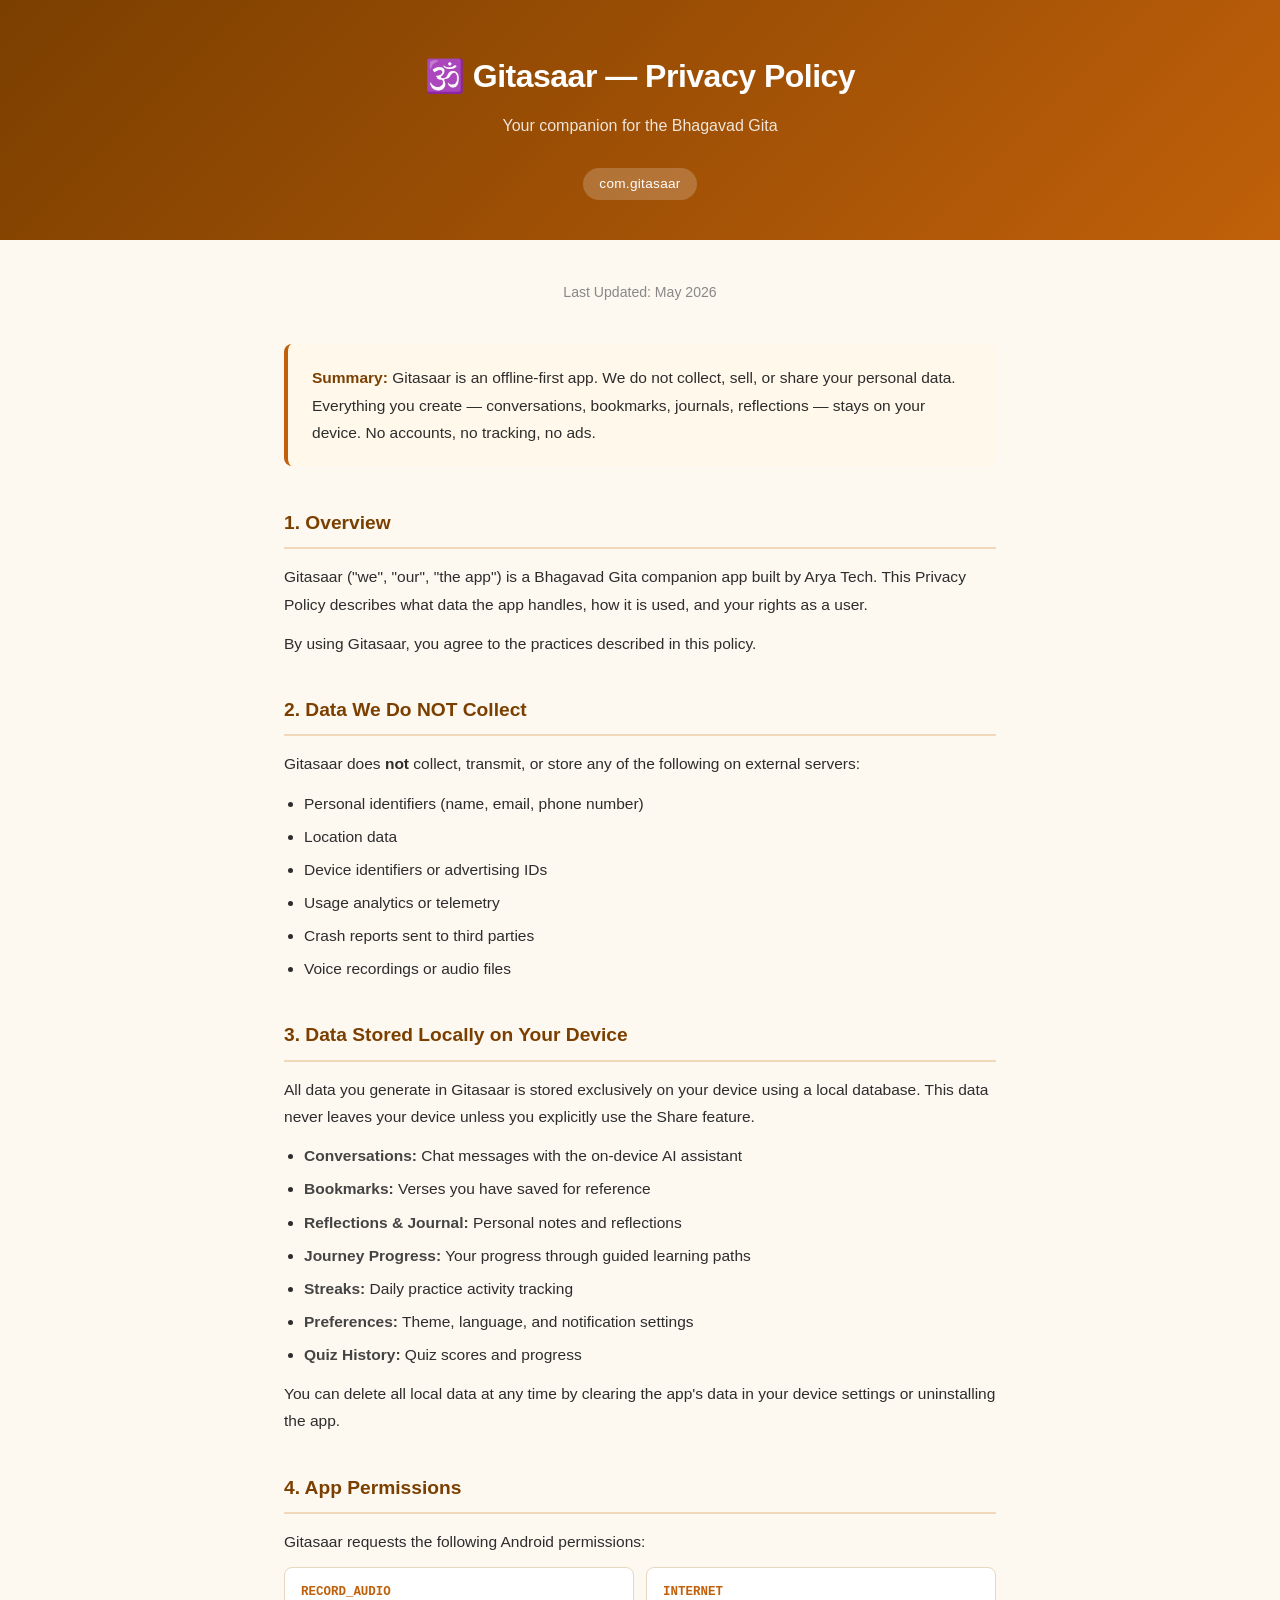
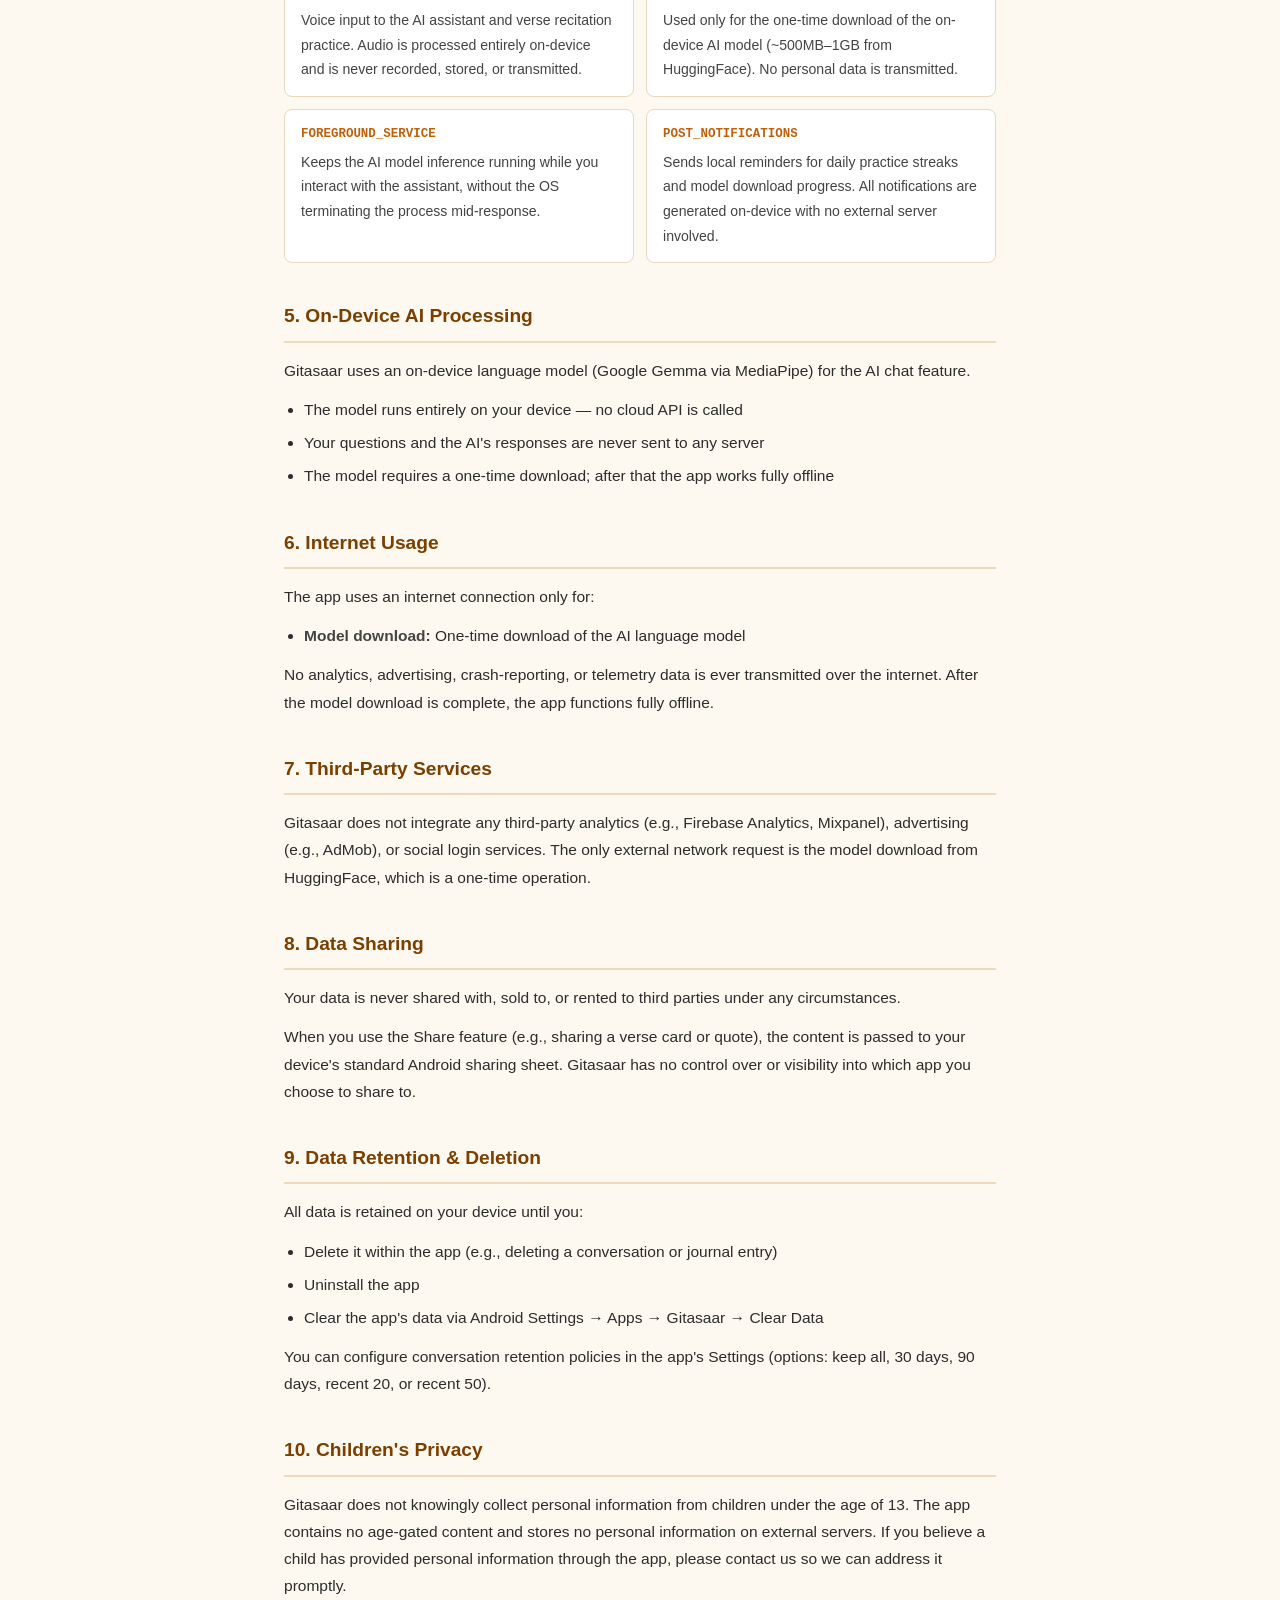
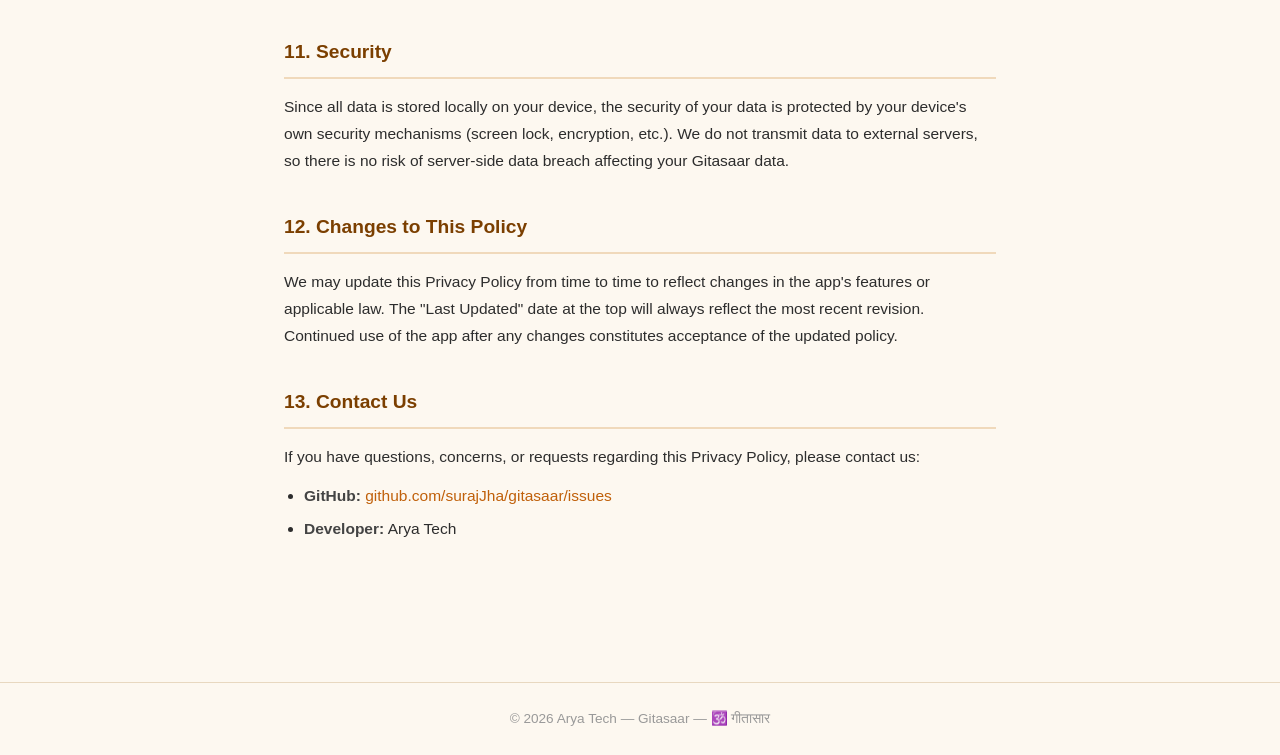
==== index.html @ 556118a4 "Add Gitasaar privacy policy Co-authored-by: Copilot <223556219+Copilot@users.noreply.github.com>" ====
<!DOCTYPE html>
<html lang="en">
<head>
  <meta charset="UTF-8" />
  <meta name="viewport" content="width=device-width, initial-scale=1.0" />
  <title>Privacy Policy — Gitasaar</title>
  <style>
    *, *::before, *::after { box-sizing: border-box; margin: 0; padding: 0; }

    body {
      font-family: -apple-system, BlinkMacSystemFont, "Segoe UI", Roboto, Helvetica, Arial, sans-serif;
      background: #fdf8f0;
      color: #2d2d2d;
      line-height: 1.75;
    }

    header {
      background: linear-gradient(135deg, #7b3f00 0%, #c0600a 100%);
      color: #fff;
      padding: 48px 24px 40px;
      text-align: center;
    }

    header h1 {
      font-size: 2rem;
      font-weight: 700;
      letter-spacing: -0.5px;
    }

    header .subtitle {
      margin-top: 8px;
      font-size: 1rem;
      opacity: 0.85;
    }

    header .badge {
      display: inline-block;
      margin-top: 16px;
      background: rgba(255,255,255,0.2);
      border-radius: 20px;
      padding: 4px 16px;
      font-size: 0.85rem;
      letter-spacing: 0.3px;
    }

    main {
      max-width: 760px;
      margin: 40px auto;
      padding: 0 24px 64px;
    }

    .last-updated {
      text-align: center;
      font-size: 0.88rem;
      color: #888;
      margin-bottom: 40px;
    }

    .summary-box {
      background: #fff8eb;
      border-left: 4px solid #c0600a;
      border-radius: 8px;
      padding: 20px 24px;
      margin-bottom: 40px;
      font-size: 0.97rem;
    }

    .summary-box strong { color: #7b3f00; }

    section {
      margin-bottom: 36px;
    }

    h2 {
      font-size: 1.2rem;
      font-weight: 700;
      color: #7b3f00;
      border-bottom: 2px solid #f0d9bb;
      padding-bottom: 8px;
      margin-bottom: 14px;
    }

    p { margin-bottom: 12px; font-size: 0.97rem; }

    ul {
      padding-left: 20px;
      margin-bottom: 12px;
    }

    ul li {
      font-size: 0.97rem;
      margin-bottom: 6px;
    }

    ul li strong { color: #444; }

    .permission-grid {
      display: grid;
      grid-template-columns: 1fr 1fr;
      gap: 12px;
      margin-top: 12px;
    }

    @media (max-width: 500px) {
      .permission-grid { grid-template-columns: 1fr; }
      header h1 { font-size: 1.5rem; }
    }

    .permission-card {
      background: #fff;
      border: 1px solid #e8d8c0;
      border-radius: 8px;
      padding: 14px 16px;
    }

    .permission-card .perm-name {
      font-size: 0.78rem;
      font-family: monospace;
      color: #c0600a;
      font-weight: 600;
      margin-bottom: 4px;
    }

    .permission-card .perm-reason {
      font-size: 0.88rem;
      color: #444;
    }

    footer {
      text-align: center;
      padding: 24px;
      font-size: 0.85rem;
      color: #999;
      border-top: 1px solid #e8d8c0;
    }

    a { color: #c0600a; text-decoration: none; }
    a:hover { text-decoration: underline; }
  </style>
</head>
<body>

<header>
  <h1>🕉️ Gitasaar — Privacy Policy</h1>
  <p class="subtitle">Your companion for the Bhagavad Gita</p>
  <span class="badge">com.gitasaar</span>
</header>

<main>
  <p class="last-updated">Last Updated: May 2026</p>

  <div class="summary-box">
    <strong>Summary:</strong> Gitasaar is an offline-first app. We do not collect, sell, or share your personal data.
    Everything you create — conversations, bookmarks, journals, reflections — stays on your device.
    No accounts, no tracking, no ads.
  </div>

  <section>
    <h2>1. Overview</h2>
    <p>
      Gitasaar ("we", "our", "the app") is a Bhagavad Gita companion app built by Arya Tech. This Privacy Policy
      describes what data the app handles, how it is used, and your rights as a user.
    </p>
    <p>
      By using Gitasaar, you agree to the practices described in this policy.
    </p>
  </section>

  <section>
    <h2>2. Data We Do NOT Collect</h2>
    <p>Gitasaar does <strong>not</strong> collect, transmit, or store any of the following on external servers:</p>
    <ul>
      <li>Personal identifiers (name, email, phone number)</li>
      <li>Location data</li>
      <li>Device identifiers or advertising IDs</li>
      <li>Usage analytics or telemetry</li>
      <li>Crash reports sent to third parties</li>
      <li>Voice recordings or audio files</li>
    </ul>
  </section>

  <section>
    <h2>3. Data Stored Locally on Your Device</h2>
    <p>
      All data you generate in Gitasaar is stored exclusively on your device using a local database.
      This data never leaves your device unless you explicitly use the Share feature.
    </p>
    <ul>
      <li><strong>Conversations:</strong> Chat messages with the on-device AI assistant</li>
      <li><strong>Bookmarks:</strong> Verses you have saved for reference</li>
      <li><strong>Reflections &amp; Journal:</strong> Personal notes and reflections</li>
      <li><strong>Journey Progress:</strong> Your progress through guided learning paths</li>
      <li><strong>Streaks:</strong> Daily practice activity tracking</li>
      <li><strong>Preferences:</strong> Theme, language, and notification settings</li>
      <li><strong>Quiz History:</strong> Quiz scores and progress</li>
    </ul>
    <p>
      You can delete all local data at any time by clearing the app's data in your device settings or uninstalling the app.
    </p>
  </section>

  <section>
    <h2>4. App Permissions</h2>
    <p>Gitasaar requests the following Android permissions:</p>
    <div class="permission-grid">
      <div class="permission-card">
        <div class="perm-name">RECORD_AUDIO</div>
        <div class="perm-reason">Voice input to the AI assistant and verse recitation practice. Audio is processed entirely on-device and is never recorded, stored, or transmitted.</div>
      </div>
      <div class="permission-card">
        <div class="perm-name">INTERNET</div>
        <div class="perm-reason">Used only for the one-time download of the on-device AI model (~500MB–1GB from HuggingFace). No personal data is transmitted.</div>
      </div>
      <div class="permission-card">
        <div class="perm-name">FOREGROUND_SERVICE</div>
        <div class="perm-reason">Keeps the AI model inference running while you interact with the assistant, without the OS terminating the process mid-response.</div>
      </div>
      <div class="permission-card">
        <div class="perm-name">POST_NOTIFICATIONS</div>
        <div class="perm-reason">Sends local reminders for daily practice streaks and model download progress. All notifications are generated on-device with no external server involved.</div>
      </div>
    </div>
  </section>

  <section>
    <h2>5. On-Device AI Processing</h2>
    <p>
      Gitasaar uses an on-device language model (Google Gemma via MediaPipe) for the AI chat feature.
    </p>
    <ul>
      <li>The model runs entirely on your device — no cloud API is called</li>
      <li>Your questions and the AI's responses are never sent to any server</li>
      <li>The model requires a one-time download; after that the app works fully offline</li>
    </ul>
  </section>

  <section>
    <h2>6. Internet Usage</h2>
    <p>The app uses an internet connection only for:</p>
    <ul>
      <li><strong>Model download:</strong> One-time download of the AI language model</li>
    </ul>
    <p>
      No analytics, advertising, crash-reporting, or telemetry data is ever transmitted over the internet.
      After the model download is complete, the app functions fully offline.
    </p>
  </section>

  <section>
    <h2>7. Third-Party Services</h2>
    <p>
      Gitasaar does not integrate any third-party analytics (e.g., Firebase Analytics, Mixpanel),
      advertising (e.g., AdMob), or social login services. The only external network request is
      the model download from HuggingFace, which is a one-time operation.
    </p>
  </section>

  <section>
    <h2>8. Data Sharing</h2>
    <p>
      Your data is never shared with, sold to, or rented to third parties under any circumstances.
    </p>
    <p>
      When you use the Share feature (e.g., sharing a verse card or quote), the content is passed
      to your device's standard Android sharing sheet. Gitasaar has no control over or visibility into
      which app you choose to share to.
    </p>
  </section>

  <section>
    <h2>9. Data Retention &amp; Deletion</h2>
    <p>All data is retained on your device until you:</p>
    <ul>
      <li>Delete it within the app (e.g., deleting a conversation or journal entry)</li>
      <li>Uninstall the app</li>
      <li>Clear the app's data via Android Settings → Apps → Gitasaar → Clear Data</li>
    </ul>
    <p>
      You can configure conversation retention policies in the app's Settings
      (options: keep all, 30 days, 90 days, recent 20, or recent 50).
    </p>
  </section>

  <section>
    <h2>10. Children's Privacy</h2>
    <p>
      Gitasaar does not knowingly collect personal information from children under the age of 13.
      The app contains no age-gated content and stores no personal information on external servers.
      If you believe a child has provided personal information through the app, please contact us
      so we can address it promptly.
    </p>
  </section>

  <section>
    <h2>11. Security</h2>
    <p>
      Since all data is stored locally on your device, the security of your data is protected by
      your device's own security mechanisms (screen lock, encryption, etc.). We do not transmit
      data to external servers, so there is no risk of server-side data breach affecting your
      Gitasaar data.
    </p>
  </section>

  <section>
    <h2>12. Changes to This Policy</h2>
    <p>
      We may update this Privacy Policy from time to time to reflect changes in the app's features
      or applicable law. The "Last Updated" date at the top will always reflect the most recent revision.
      Continued use of the app after any changes constitutes acceptance of the updated policy.
    </p>
  </section>

  <section>
    <h2>13. Contact Us</h2>
    <p>
      If you have questions, concerns, or requests regarding this Privacy Policy, please contact us:
    </p>
    <ul>
      <li><strong>GitHub:</strong> <a href="https://github.com/surajJha/gitasaar/issues" target="_blank">github.com/surajJha/gitasaar/issues</a></li>
      <li><strong>Developer:</strong> Arya Tech</li>
    </ul>
  </section>
</main>

<footer>
  &copy; 2026 Arya Tech &mdash; Gitasaar &mdash; 🕉️ गीतासार
</footer>

</body>
</html>
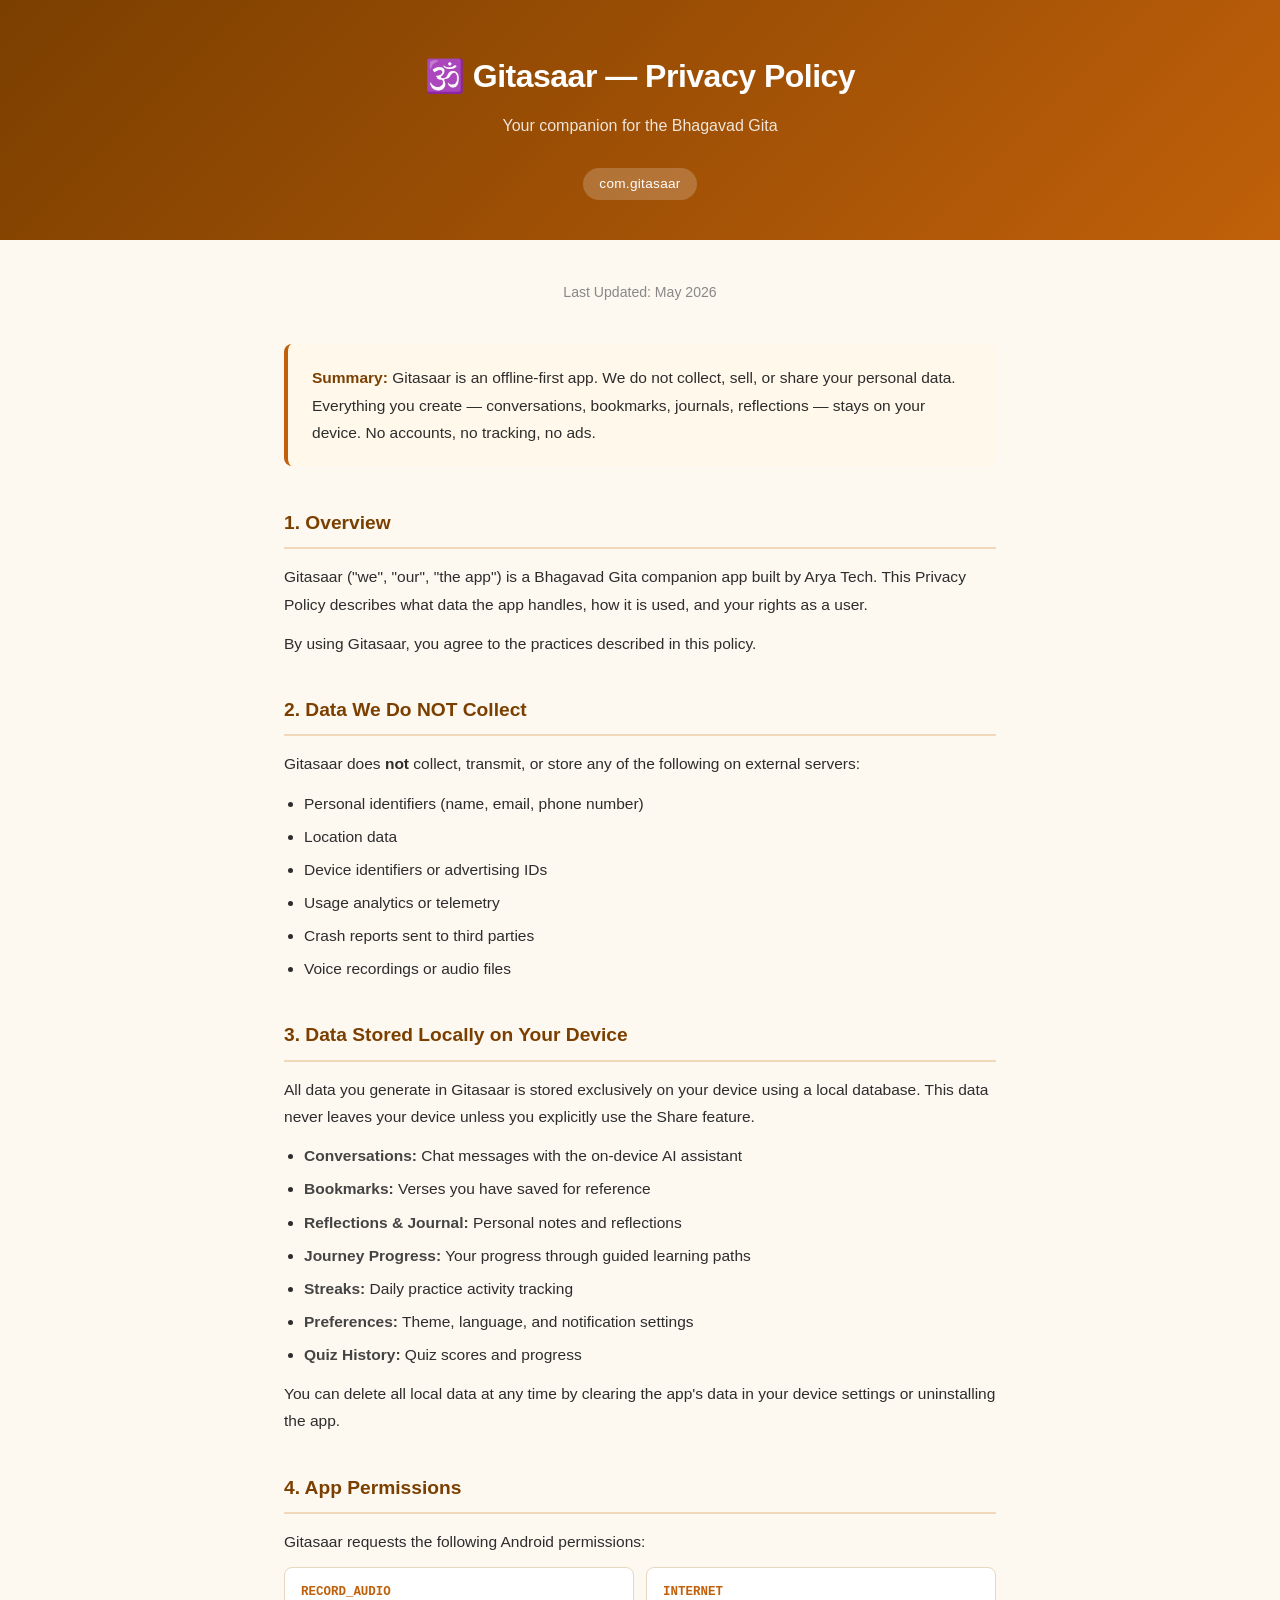
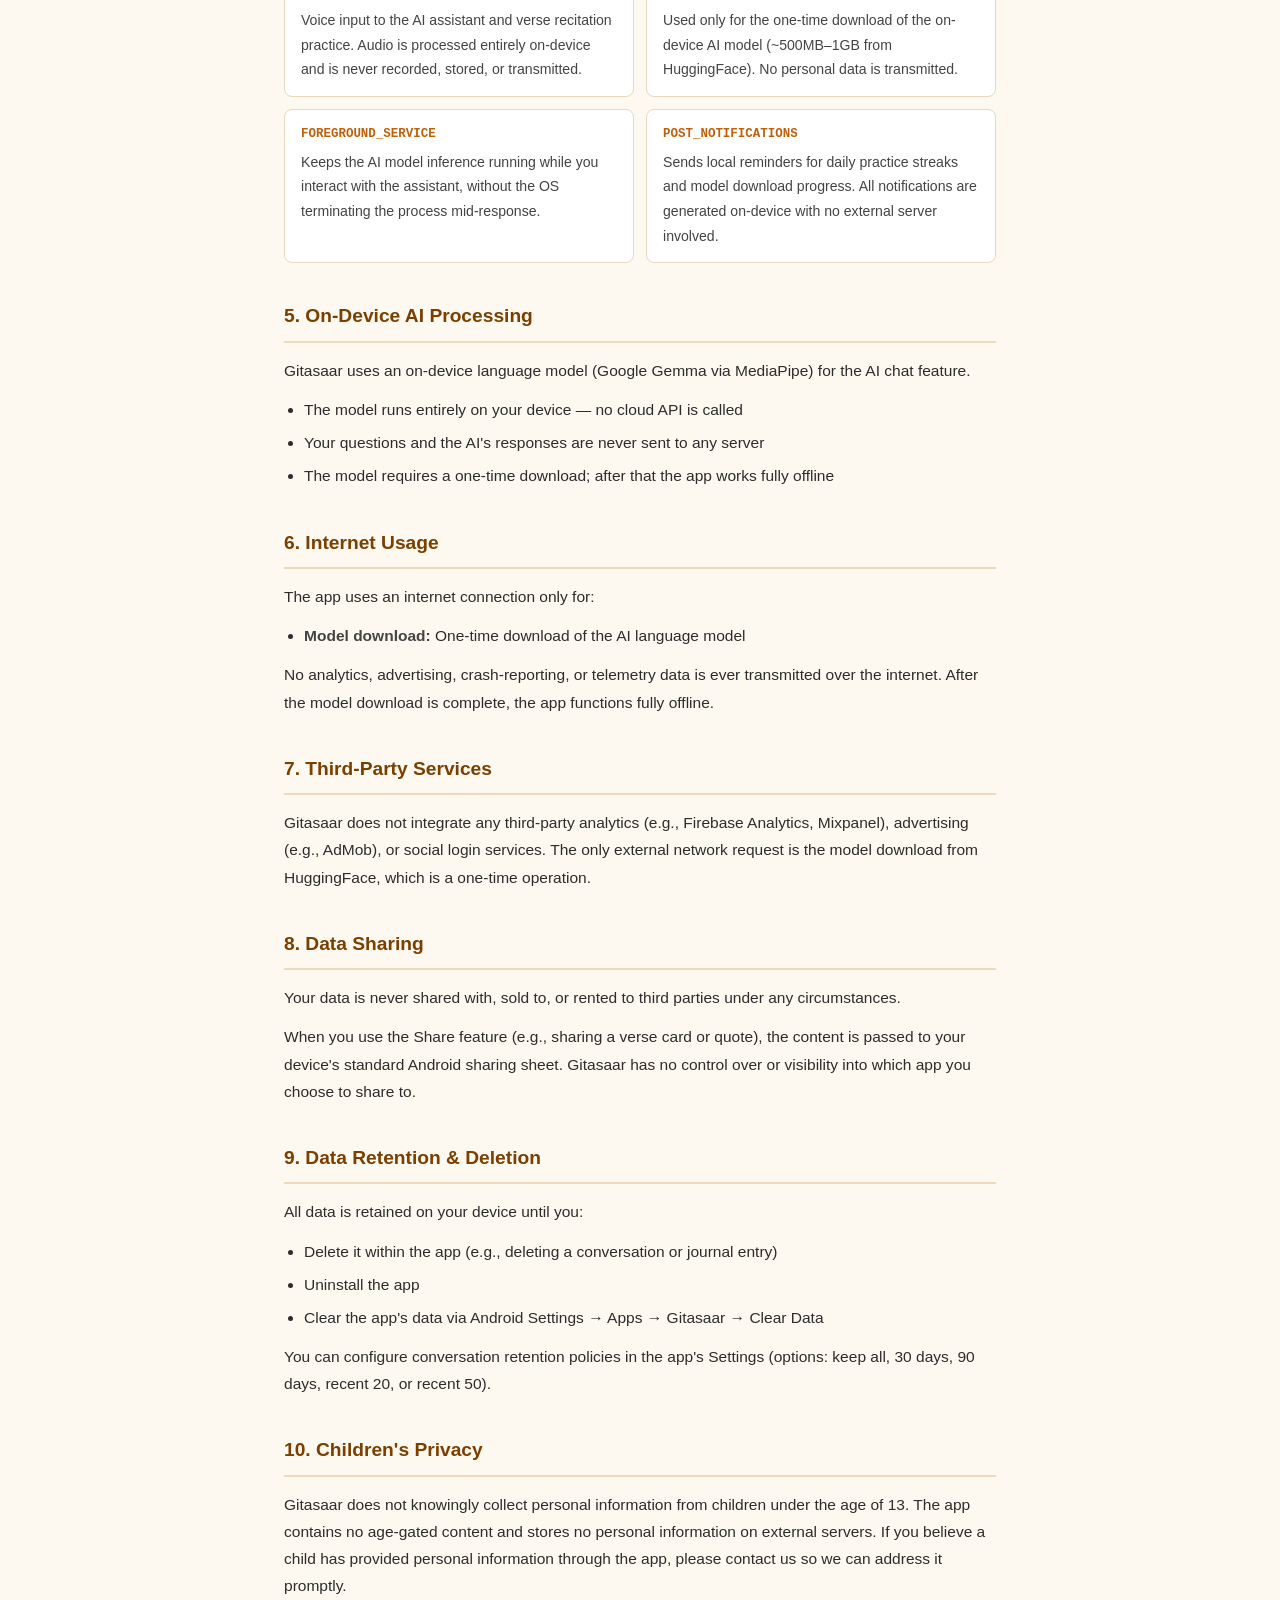
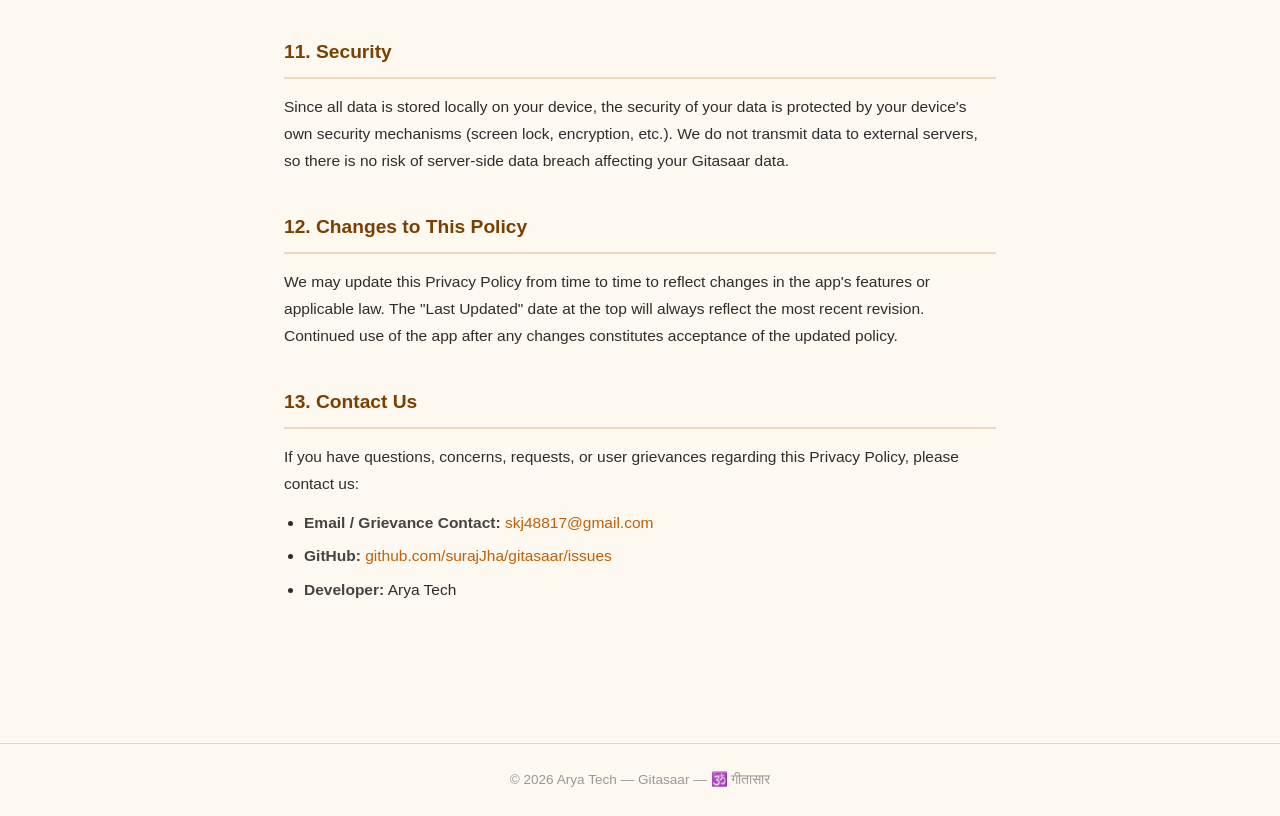
==== commit aedfb6d2: "docs: add privacy policy grievance contact email Co-authored-by: Copilot <223556219+Copilot@users.no" ====
--- a/index.html
+++ b/index.html
@@ -313,9 +313,11 @@
   <section>
     <h2>13. Contact Us</h2>
     <p>
-      If you have questions, concerns, or requests regarding this Privacy Policy, please contact us:
-    </p>
-    <ul>
+      If you have questions, concerns, requests, or user grievances regarding this Privacy Policy,
+      please contact us:
+    </p>
+    <ul>
+      <li><strong>Email / Grievance Contact:</strong> <a href="mailto:skj48817@gmail.com">skj48817@gmail.com</a></li>
       <li><strong>GitHub:</strong> <a href="https://github.com/surajJha/gitasaar/issues" target="_blank">github.com/surajJha/gitasaar/issues</a></li>
       <li><strong>Developer:</strong> Arya Tech</li>
     </ul>
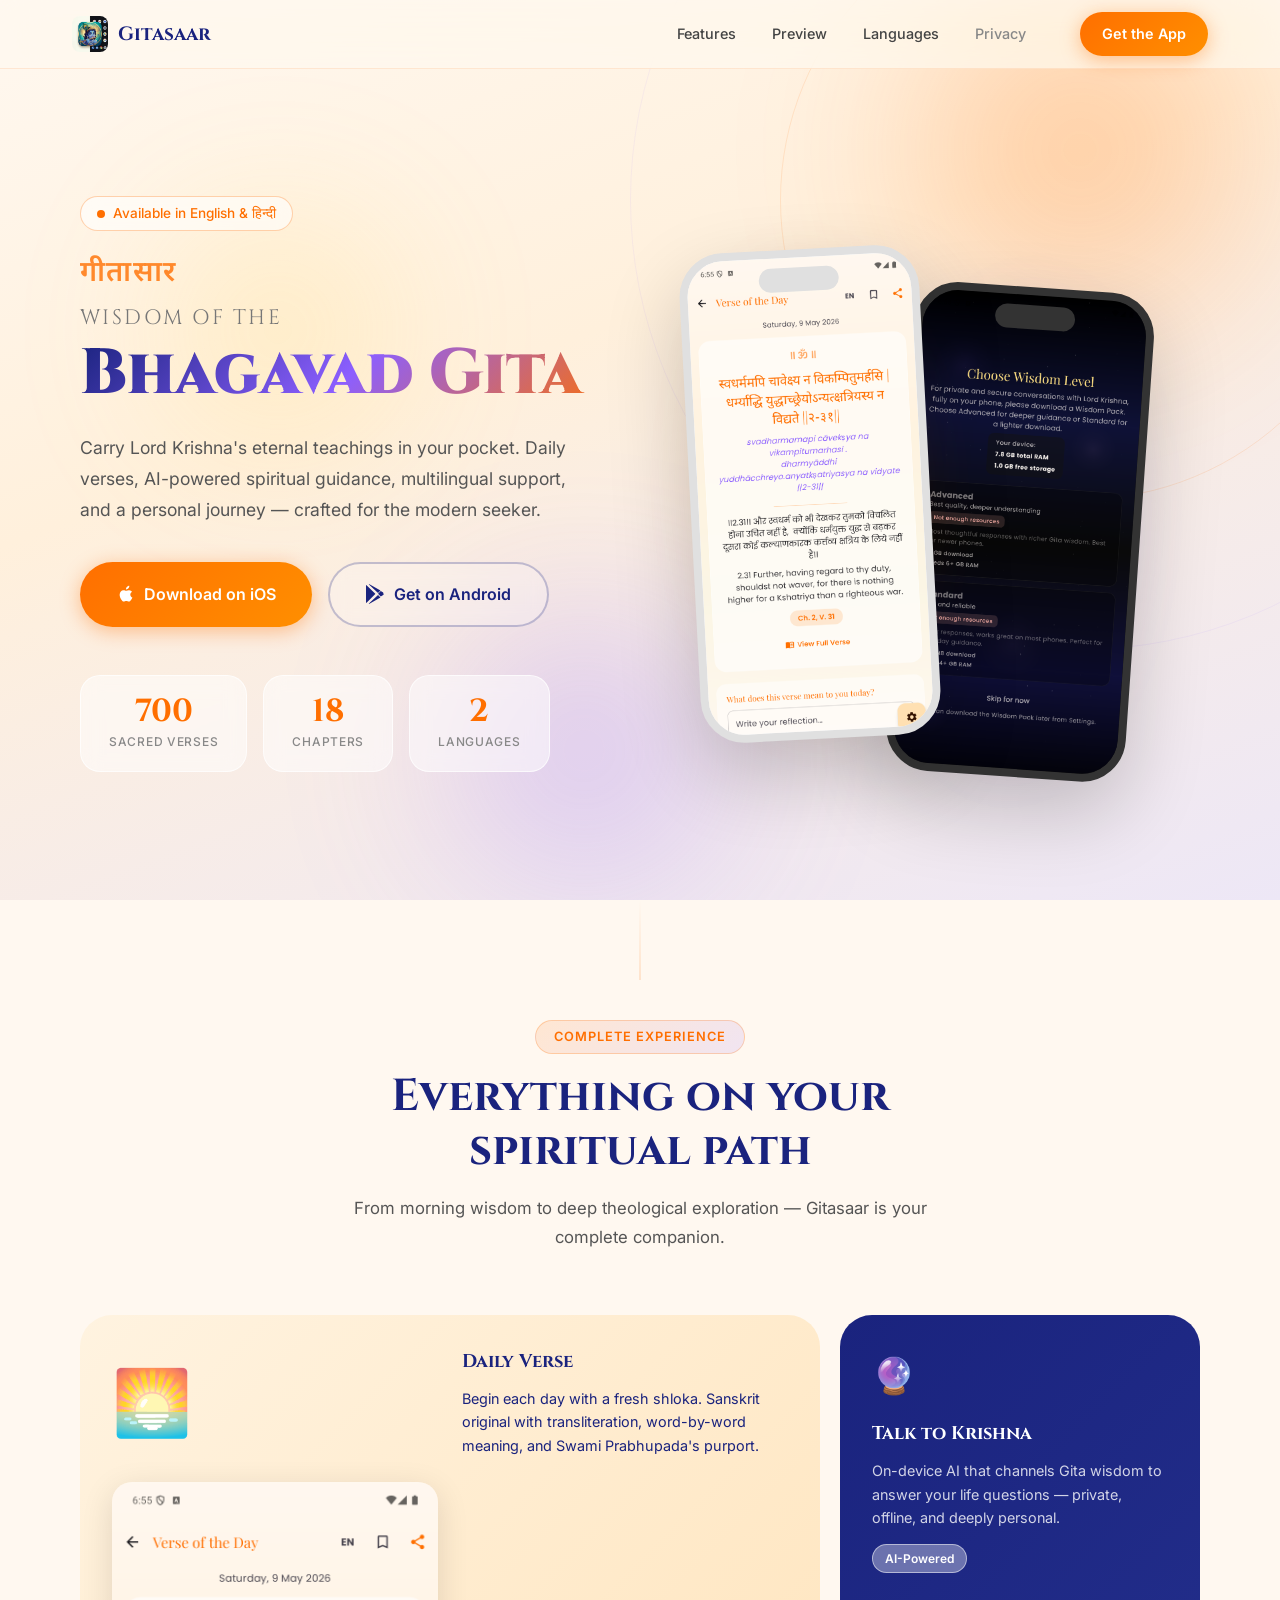
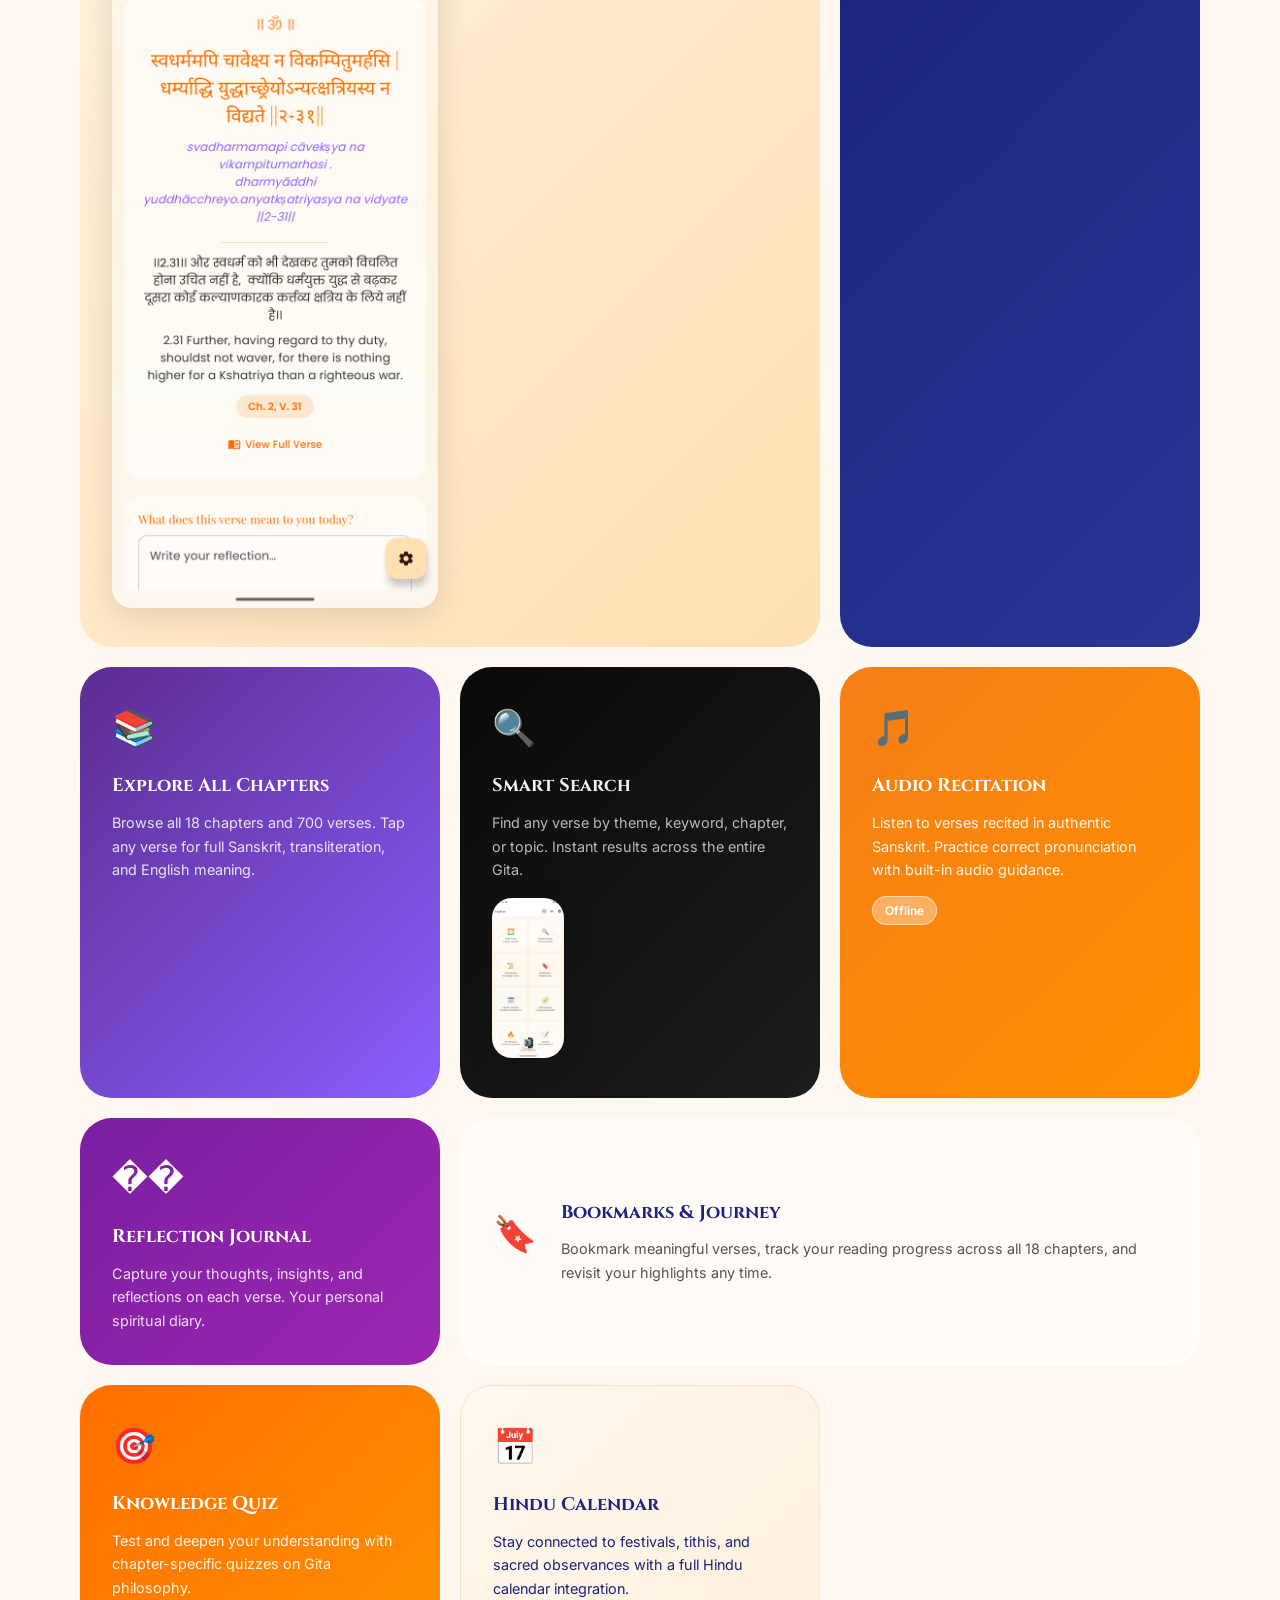
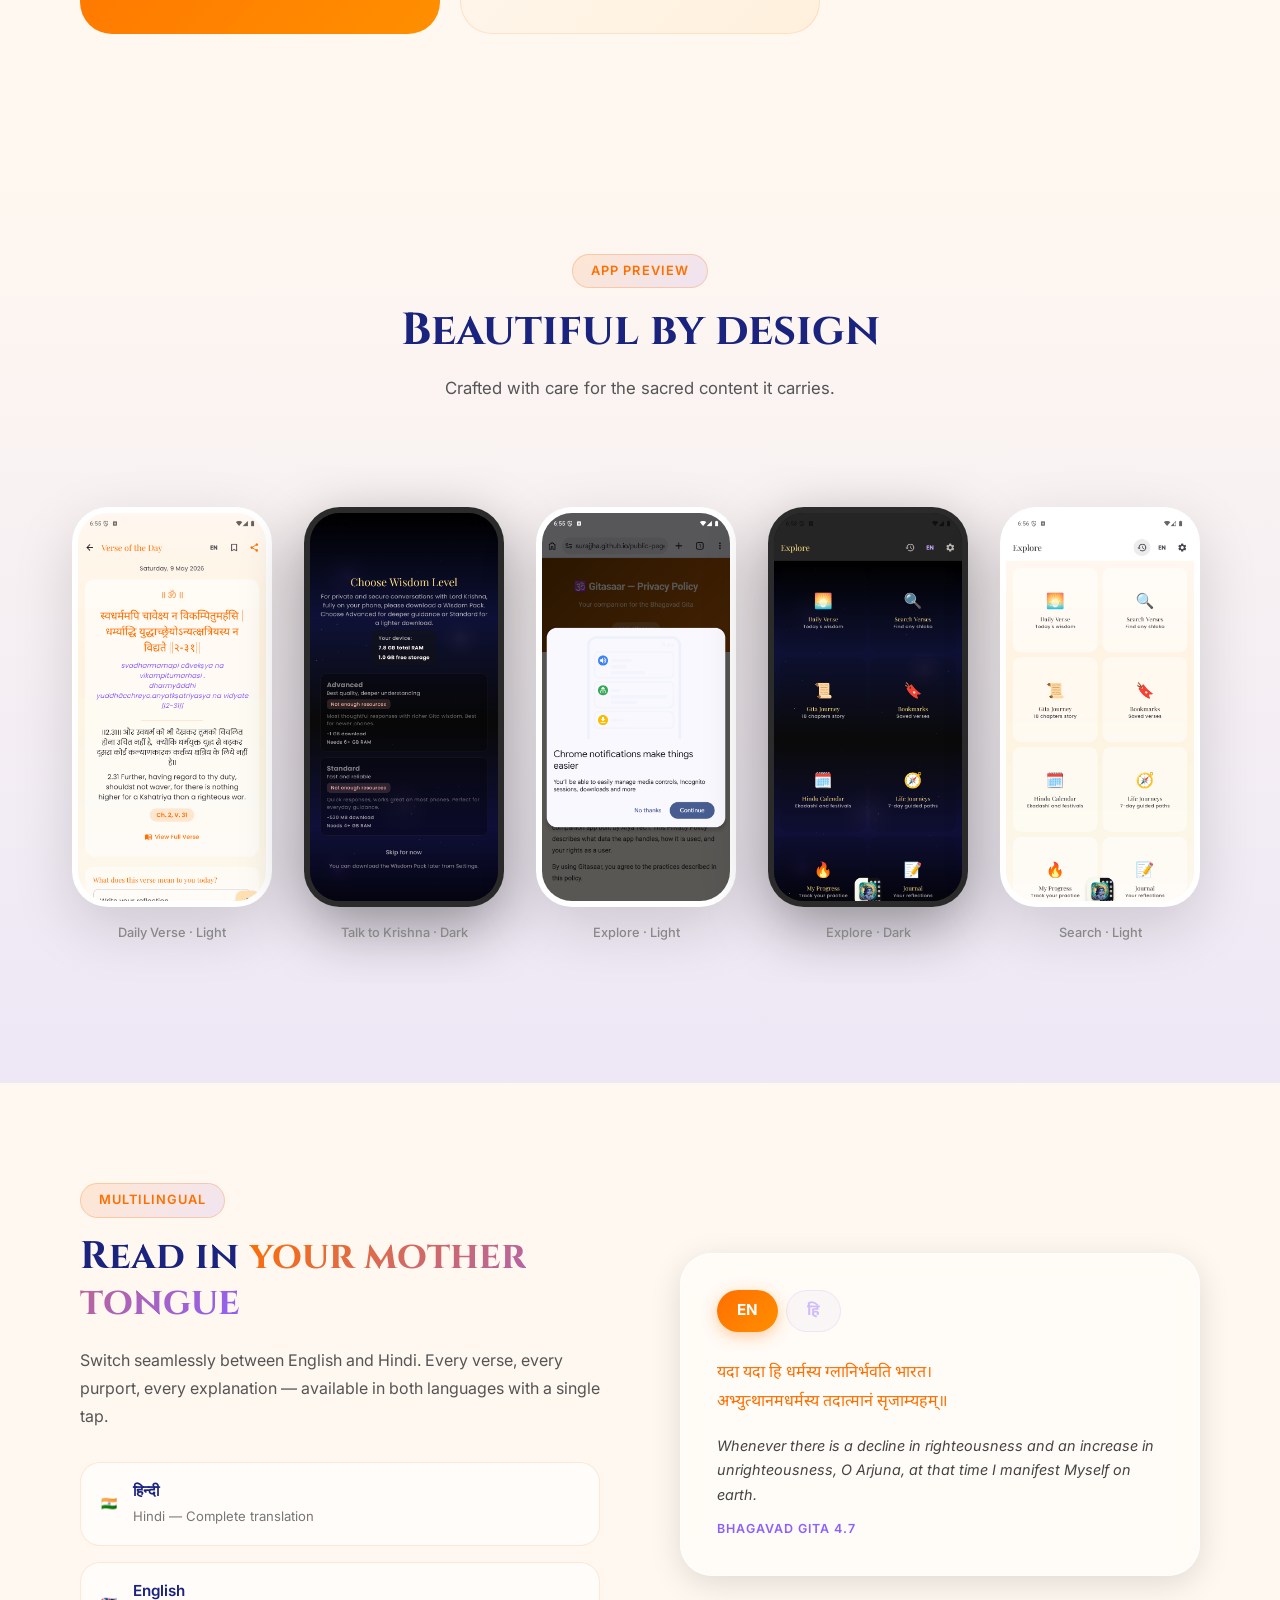
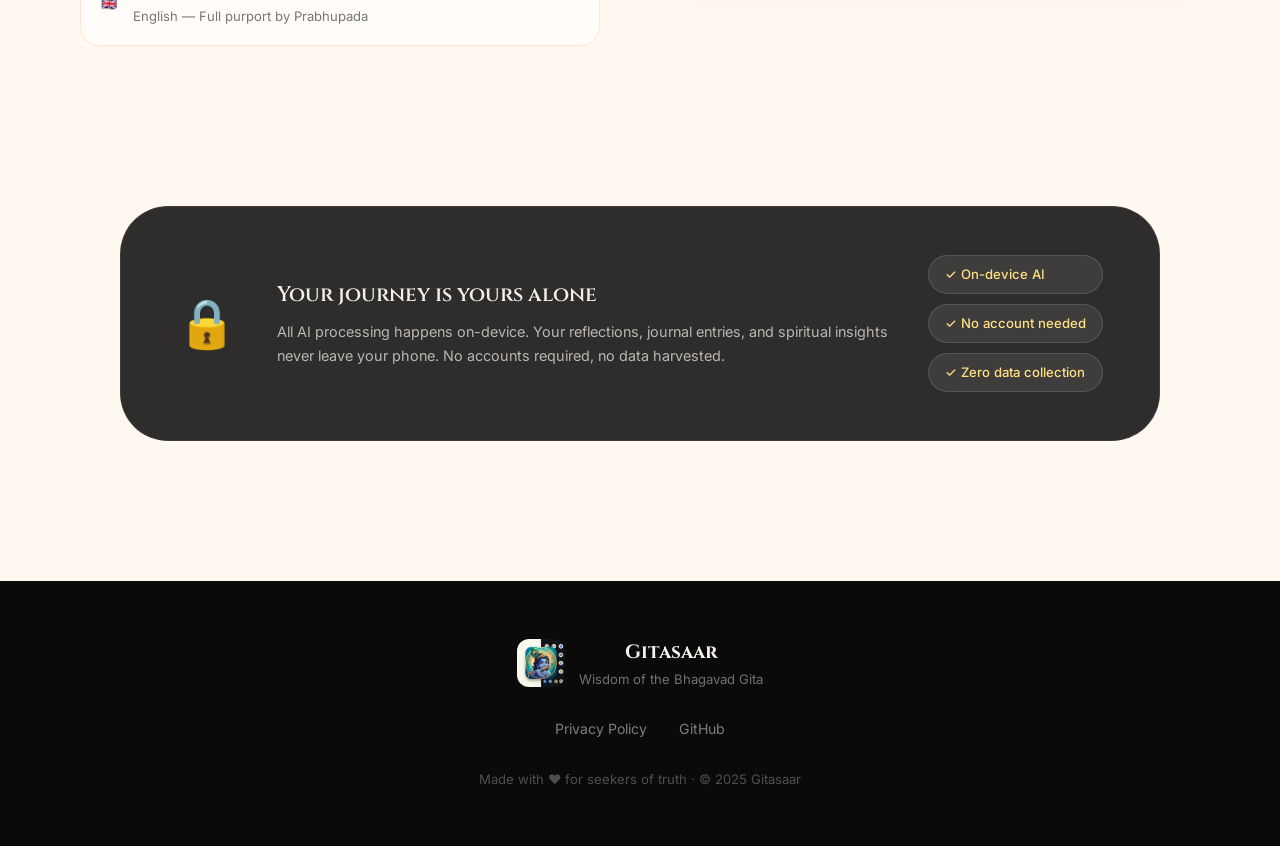
==== commit 4a0b3c00: "feat: add Gitasaar marketing landing page Beautiful product page with: - Hero section with phone moc" ====
--- a/index.html
+++ b/index.html
@@ -3,330 +3,301 @@
 <head>
   <meta charset="UTF-8" />
   <meta name="viewport" content="width=device-width, initial-scale=1.0" />
-  <title>Privacy Policy — Gitasaar</title>
-  <style>
-    *, *::before, *::after { box-sizing: border-box; margin: 0; padding: 0; }
-
-    body {
-      font-family: -apple-system, BlinkMacSystemFont, "Segoe UI", Roboto, Helvetica, Arial, sans-serif;
-      background: #fdf8f0;
-      color: #2d2d2d;
-      line-height: 1.75;
-    }
-
-    header {
-      background: linear-gradient(135deg, #7b3f00 0%, #c0600a 100%);
-      color: #fff;
-      padding: 48px 24px 40px;
-      text-align: center;
-    }
-
-    header h1 {
-      font-size: 2rem;
-      font-weight: 700;
-      letter-spacing: -0.5px;
-    }
-
-    header .subtitle {
-      margin-top: 8px;
-      font-size: 1rem;
-      opacity: 0.85;
-    }
-
-    header .badge {
-      display: inline-block;
-      margin-top: 16px;
-      background: rgba(255,255,255,0.2);
-      border-radius: 20px;
-      padding: 4px 16px;
-      font-size: 0.85rem;
-      letter-spacing: 0.3px;
-    }
-
-    main {
-      max-width: 760px;
-      margin: 40px auto;
-      padding: 0 24px 64px;
-    }
-
-    .last-updated {
-      text-align: center;
-      font-size: 0.88rem;
-      color: #888;
-      margin-bottom: 40px;
-    }
-
-    .summary-box {
-      background: #fff8eb;
-      border-left: 4px solid #c0600a;
-      border-radius: 8px;
-      padding: 20px 24px;
-      margin-bottom: 40px;
-      font-size: 0.97rem;
-    }
-
-    .summary-box strong { color: #7b3f00; }
-
-    section {
-      margin-bottom: 36px;
-    }
-
-    h2 {
-      font-size: 1.2rem;
-      font-weight: 700;
-      color: #7b3f00;
-      border-bottom: 2px solid #f0d9bb;
-      padding-bottom: 8px;
-      margin-bottom: 14px;
-    }
-
-    p { margin-bottom: 12px; font-size: 0.97rem; }
-
-    ul {
-      padding-left: 20px;
-      margin-bottom: 12px;
-    }
-
-    ul li {
-      font-size: 0.97rem;
-      margin-bottom: 6px;
-    }
-
-    ul li strong { color: #444; }
-
-    .permission-grid {
-      display: grid;
-      grid-template-columns: 1fr 1fr;
-      gap: 12px;
-      margin-top: 12px;
-    }
-
-    @media (max-width: 500px) {
-      .permission-grid { grid-template-columns: 1fr; }
-      header h1 { font-size: 1.5rem; }
-    }
-
-    .permission-card {
-      background: #fff;
-      border: 1px solid #e8d8c0;
-      border-radius: 8px;
-      padding: 14px 16px;
-    }
-
-    .permission-card .perm-name {
-      font-size: 0.78rem;
-      font-family: monospace;
-      color: #c0600a;
-      font-weight: 600;
-      margin-bottom: 4px;
-    }
-
-    .permission-card .perm-reason {
-      font-size: 0.88rem;
-      color: #444;
-    }
-
-    footer {
-      text-align: center;
-      padding: 24px;
-      font-size: 0.85rem;
-      color: #999;
-      border-top: 1px solid #e8d8c0;
-    }
-
-    a { color: #c0600a; text-decoration: none; }
-    a:hover { text-decoration: underline; }
-  </style>
+  <title>Gitasaar — Wisdom of the Bhagavad Gita</title>
+  <meta name="description" content="Experience the timeless wisdom of the Bhagavad Gita. Daily verses, AI-powered guidance, multilingual support, and deep spiritual journeys — all in one beautiful app." />
+  <meta property="og:title" content="Gitasaar — Wisdom of the Bhagavad Gita" />
+  <meta property="og:description" content="Daily verses, Talk to Krishna AI, Explore all 18 chapters, Journal your journey — available in English & Hindi." />
+  <meta property="og:image" content="assets/icons/app-icon.png" />
+  <link rel="icon" href="assets/icons/app-icon.png" type="image/png" />
+  <link rel="preconnect" href="https://fonts.googleapis.com" />
+  <link rel="preconnect" href="https://fonts.gstatic.com" crossorigin />
+  <link href="https://fonts.googleapis.com/css2?family=Cinzel:wght@400;600;700;900&family=Inter:wght@300;400;500;600;700&family=Noto+Sans+Devanagari:wght@400;600&display=swap" rel="stylesheet" />
+  <link rel="stylesheet" href="styles.css" />
 </head>
 <body>
 
-<header>
-  <h1>🕉️ Gitasaar — Privacy Policy</h1>
-  <p class="subtitle">Your companion for the Bhagavad Gita</p>
-  <span class="badge">com.gitasaar</span>
-</header>
-
-<main>
-  <p class="last-updated">Last Updated: May 2026</p>
-
-  <div class="summary-box">
-    <strong>Summary:</strong> Gitasaar is an offline-first app. We do not collect, sell, or share your personal data.
-    Everything you create — conversations, bookmarks, journals, reflections — stays on your device.
-    No accounts, no tracking, no ads.
-  </div>
-
-  <section>
-    <h2>1. Overview</h2>
-    <p>
-      Gitasaar ("we", "our", "the app") is a Bhagavad Gita companion app built by Arya Tech. This Privacy Policy
-      describes what data the app handles, how it is used, and your rights as a user.
-    </p>
-    <p>
-      By using Gitasaar, you agree to the practices described in this policy.
-    </p>
-  </section>
-
-  <section>
-    <h2>2. Data We Do NOT Collect</h2>
-    <p>Gitasaar does <strong>not</strong> collect, transmit, or store any of the following on external servers:</p>
-    <ul>
-      <li>Personal identifiers (name, email, phone number)</li>
-      <li>Location data</li>
-      <li>Device identifiers or advertising IDs</li>
-      <li>Usage analytics or telemetry</li>
-      <li>Crash reports sent to third parties</li>
-      <li>Voice recordings or audio files</li>
-    </ul>
-  </section>
-
-  <section>
-    <h2>3. Data Stored Locally on Your Device</h2>
-    <p>
-      All data you generate in Gitasaar is stored exclusively on your device using a local database.
-      This data never leaves your device unless you explicitly use the Share feature.
-    </p>
-    <ul>
-      <li><strong>Conversations:</strong> Chat messages with the on-device AI assistant</li>
-      <li><strong>Bookmarks:</strong> Verses you have saved for reference</li>
-      <li><strong>Reflections &amp; Journal:</strong> Personal notes and reflections</li>
-      <li><strong>Journey Progress:</strong> Your progress through guided learning paths</li>
-      <li><strong>Streaks:</strong> Daily practice activity tracking</li>
-      <li><strong>Preferences:</strong> Theme, language, and notification settings</li>
-      <li><strong>Quiz History:</strong> Quiz scores and progress</li>
-    </ul>
-    <p>
-      You can delete all local data at any time by clearing the app's data in your device settings or uninstalling the app.
-    </p>
-  </section>
-
-  <section>
-    <h2>4. App Permissions</h2>
-    <p>Gitasaar requests the following Android permissions:</p>
-    <div class="permission-grid">
-      <div class="permission-card">
-        <div class="perm-name">RECORD_AUDIO</div>
-        <div class="perm-reason">Voice input to the AI assistant and verse recitation practice. Audio is processed entirely on-device and is never recorded, stored, or transmitted.</div>
-      </div>
-      <div class="permission-card">
-        <div class="perm-name">INTERNET</div>
-        <div class="perm-reason">Used only for the one-time download of the on-device AI model (~500MB–1GB from HuggingFace). No personal data is transmitted.</div>
-      </div>
-      <div class="permission-card">
-        <div class="perm-name">FOREGROUND_SERVICE</div>
-        <div class="perm-reason">Keeps the AI model inference running while you interact with the assistant, without the OS terminating the process mid-response.</div>
-      </div>
-      <div class="permission-card">
-        <div class="perm-name">POST_NOTIFICATIONS</div>
-        <div class="perm-reason">Sends local reminders for daily practice streaks and model download progress. All notifications are generated on-device with no external server involved.</div>
-      </div>
-    </div>
-  </section>
-
-  <section>
-    <h2>5. On-Device AI Processing</h2>
-    <p>
-      Gitasaar uses an on-device language model (Google Gemma via MediaPipe) for the AI chat feature.
-    </p>
-    <ul>
-      <li>The model runs entirely on your device — no cloud API is called</li>
-      <li>Your questions and the AI's responses are never sent to any server</li>
-      <li>The model requires a one-time download; after that the app works fully offline</li>
-    </ul>
-  </section>
-
-  <section>
-    <h2>6. Internet Usage</h2>
-    <p>The app uses an internet connection only for:</p>
-    <ul>
-      <li><strong>Model download:</strong> One-time download of the AI language model</li>
-    </ul>
-    <p>
-      No analytics, advertising, crash-reporting, or telemetry data is ever transmitted over the internet.
-      After the model download is complete, the app functions fully offline.
-    </p>
-  </section>
-
-  <section>
-    <h2>7. Third-Party Services</h2>
-    <p>
-      Gitasaar does not integrate any third-party analytics (e.g., Firebase Analytics, Mixpanel),
-      advertising (e.g., AdMob), or social login services. The only external network request is
-      the model download from HuggingFace, which is a one-time operation.
-    </p>
-  </section>
-
-  <section>
-    <h2>8. Data Sharing</h2>
-    <p>
-      Your data is never shared with, sold to, or rented to third parties under any circumstances.
-    </p>
-    <p>
-      When you use the Share feature (e.g., sharing a verse card or quote), the content is passed
-      to your device's standard Android sharing sheet. Gitasaar has no control over or visibility into
-      which app you choose to share to.
-    </p>
-  </section>
-
-  <section>
-    <h2>9. Data Retention &amp; Deletion</h2>
-    <p>All data is retained on your device until you:</p>
-    <ul>
-      <li>Delete it within the app (e.g., deleting a conversation or journal entry)</li>
-      <li>Uninstall the app</li>
-      <li>Clear the app's data via Android Settings → Apps → Gitasaar → Clear Data</li>
-    </ul>
-    <p>
-      You can configure conversation retention policies in the app's Settings
-      (options: keep all, 30 days, 90 days, recent 20, or recent 50).
-    </p>
-  </section>
-
-  <section>
-    <h2>10. Children's Privacy</h2>
-    <p>
-      Gitasaar does not knowingly collect personal information from children under the age of 13.
-      The app contains no age-gated content and stores no personal information on external servers.
-      If you believe a child has provided personal information through the app, please contact us
-      so we can address it promptly.
-    </p>
-  </section>
-
-  <section>
-    <h2>11. Security</h2>
-    <p>
-      Since all data is stored locally on your device, the security of your data is protected by
-      your device's own security mechanisms (screen lock, encryption, etc.). We do not transmit
-      data to external servers, so there is no risk of server-side data breach affecting your
-      Gitasaar data.
-    </p>
-  </section>
-
-  <section>
-    <h2>12. Changes to This Policy</h2>
-    <p>
-      We may update this Privacy Policy from time to time to reflect changes in the app's features
-      or applicable law. The "Last Updated" date at the top will always reflect the most recent revision.
-      Continued use of the app after any changes constitutes acceptance of the updated policy.
-    </p>
-  </section>
-
-  <section>
-    <h2>13. Contact Us</h2>
-    <p>
-      If you have questions, concerns, requests, or user grievances regarding this Privacy Policy,
-      please contact us:
-    </p>
-    <ul>
-      <li><strong>Email / Grievance Contact:</strong> <a href="mailto:skj48817@gmail.com">skj48817@gmail.com</a></li>
-      <li><strong>GitHub:</strong> <a href="https://github.com/surajJha/gitasaar/issues" target="_blank">github.com/surajJha/gitasaar/issues</a></li>
-      <li><strong>Developer:</strong> Arya Tech</li>
-    </ul>
-  </section>
-</main>
-
-<footer>
-  &copy; 2026 Arya Tech &mdash; Gitasaar &mdash; 🕉️ गीतासार
-</footer>
+  <!-- ══════════════════ NAV ══════════════════ -->
+  <nav class="nav glass-nav">
+    <div class="nav-inner">
+      <a href="#" class="nav-logo">
+        <img src="assets/icons/app-icon.png" alt="Gitasaar" class="nav-icon" />
+        <span class="nav-brand">Gitasaar</span>
+      </a>
+      <ul class="nav-links">
+        <li><a href="#features">Features</a></li>
+        <li><a href="#screenshots">Preview</a></li>
+        <li><a href="#languages">Languages</a></li>
+        <li><a href="privacy-policy.html" class="nav-link-secondary">Privacy</a></li>
+      </ul>
+      <a href="#download" class="btn btn-saffron nav-cta">Get the App</a>
+    </div>
+  </nav>
+
+  <!-- ══════════════════ HERO ══════════════════ -->
+  <section class="hero">
+    <div class="hero-bg">
+      <div class="orb orb-1"></div>
+      <div class="orb orb-2"></div>
+      <div class="orb orb-3"></div>
+      <div class="mandala-ring ring-1"></div>
+      <div class="mandala-ring ring-2"></div>
+    </div>
+
+    <div class="hero-content">
+      <div class="hero-badge glass-badge">
+        <span class="badge-dot"></span>
+        Available in English &amp; हिन्दी
+      </div>
+
+      <h1 class="hero-title">
+        <span class="devanagari-accent">गीतासार</span>
+        <span class="hero-subtitle-line">Wisdom of the</span>
+        <span class="hero-gradient-text">Bhagavad Gita</span>
+      </h1>
+
+      <p class="hero-desc">
+        Carry Lord Krishna's eternal teachings in your pocket. Daily verses, AI-powered spiritual guidance, multilingual support, and a personal journey — crafted for the modern seeker.
+      </p>
+
+      <div class="hero-ctas" id="download">
+        <a href="#" class="btn btn-saffron btn-large">
+          <svg width="20" height="20" viewBox="0 0 24 24" fill="currentColor"><path d="M17.05 20.28c-.98.95-2.05.8-3.08.35-1.09-.46-2.09-.48-3.24 0-1.44.62-2.2.44-3.06-.35C2.79 15.25 3.51 7.7 9.05 7.4c1.38.07 2.34.74 3.15.8 1.2-.24 2.35-.93 3.62-.84 1.51.12 2.65.72 3.4 1.8-3.12 1.87-2.38 5.98.48 7.13-.57 1.39-1.32 2.76-2.65 3.99M13 3.5c.73-.83 1.94-1.46 2.94-1.5.13 1.17-.34 2.35-1.04 3.19-.69.85-1.83 1.51-2.95 1.42-.15-1.15.41-2.35 1.05-3.11z"/></svg>
+          Download on iOS
+        </a>
+        <a href="#" class="btn btn-glass btn-large">
+          <svg width="20" height="20" viewBox="0 0 24 24" fill="currentColor"><path d="M3.18 23.76c.3.17.65.19.96.07l13.2-7.62-2.88-2.88-11.28 10.43zM.22 1.24C.08 1.56 0 1.93 0 2.34v19.32c0 .41.08.78.22 1.1l.12.11 10.82-10.82v-.26L.34 1.13l-.12.11zM20.64 10.22l-2.96-1.71-3.21 3.21 3.21 3.21 2.98-1.72c.85-.49.85-1.29-.02-1.99zM4.14.24L17.34 7.86l-2.88 2.88L3.18.31C3.48.19 3.84.21 4.14.24z"/></svg>
+          Get on Android
+        </a>
+      </div>
+
+      <div class="hero-stats">
+        <div class="stat glass-stat">
+          <span class="stat-num">700</span>
+          <span class="stat-label">Sacred Verses</span>
+        </div>
+        <div class="stat glass-stat">
+          <span class="stat-num">18</span>
+          <span class="stat-label">Chapters</span>
+        </div>
+        <div class="stat glass-stat">
+          <span class="stat-num">2</span>
+          <span class="stat-label">Languages</span>
+        </div>
+      </div>
+    </div>
+
+    <div class="hero-visual">
+      <div class="phone-mockup phone-primary">
+        <div class="phone-frame">
+          <div class="phone-notch"></div>
+          <img src="assets/screenshots/daily-light-en.png" alt="Daily Verse screen" class="phone-screen" />
+        </div>
+        <div class="phone-glow"></div>
+      </div>
+      <div class="phone-mockup phone-secondary">
+        <div class="phone-frame phone-frame-dark">
+          <div class="phone-notch"></div>
+          <img src="assets/screenshots/chat-dark.png" alt="Talk to Krishna screen" class="phone-screen" />
+        </div>
+        <div class="phone-glow phone-glow-violet"></div>
+      </div>
+    </div>
+  </section>
+
+  <!-- ══════════════════ FEATURES GRID ══════════════════ -->
+  <section class="features" id="features">
+    <div class="section-header">
+      <div class="section-badge">Complete Experience</div>
+      <h2 class="section-title">Everything on your spiritual path</h2>
+      <p class="section-desc">From morning wisdom to deep theological exploration — Gitasaar is your complete companion.</p>
+    </div>
+
+    <div class="features-grid">
+
+      <div class="feature-card feature-card-large card-saffron">
+        <div class="feature-icon-bg">🌅</div>
+        <div class="feature-content">
+          <h3>Daily Verse</h3>
+          <p>Begin each day with a fresh shloka. Sanskrit original with transliteration, word-by-word meaning, and Swami Prabhupada's purport.</p>
+        </div>
+        <div class="feature-screenshot">
+          <img src="assets/screenshots/daily-light-en.png" alt="Daily Verse" />
+        </div>
+      </div>
+
+      <div class="feature-card card-indigo">
+        <div class="feature-icon">🔮</div>
+        <h3>Talk to Krishna</h3>
+        <p>On-device AI that channels Gita wisdom to answer your life questions — private, offline, and deeply personal.</p>
+        <div class="feature-tag">AI-Powered</div>
+      </div>
+
+      <div class="feature-card card-violet">
+        <div class="feature-icon">📚</div>
+        <h3>Explore All Chapters</h3>
+        <p>Browse all 18 chapters and 700 verses. Tap any verse for full Sanskrit, transliteration, and English meaning.</p>
+      </div>
+
+      <div class="feature-card card-dark">
+        <div class="feature-icon">🔍</div>
+        <h3>Smart Search</h3>
+        <p>Find any verse by theme, keyword, chapter, or topic. Instant results across the entire Gita.</p>
+        <div class="feature-screenshot feature-screenshot-sm">
+          <img src="assets/screenshots/search-light-en.png" alt="Search" />
+        </div>
+      </div>
+
+      <div class="feature-card card-gold">
+        <div class="feature-icon">🎵</div>
+        <h3>Audio Recitation</h3>
+        <p>Listen to verses recited in authentic Sanskrit. Practice correct pronunciation with built-in audio guidance.</p>
+        <div class="feature-tag">Offline</div>
+      </div>
+
+      <div class="feature-card card-rose">
+        <div class="feature-icon">��</div>
+        <h3>Reflection Journal</h3>
+        <p>Capture your thoughts, insights, and reflections on each verse. Your personal spiritual diary.</p>
+      </div>
+
+      <div class="feature-card feature-card-wide card-glass">
+        <div class="feature-icon">🔖</div>
+        <div class="feature-content">
+          <h3>Bookmarks &amp; Journey</h3>
+          <p>Bookmark meaningful verses, track your reading progress across all 18 chapters, and revisit your highlights any time.</p>
+        </div>
+      </div>
+
+      <div class="feature-card card-saffron-light">
+        <div class="feature-icon">🎯</div>
+        <h3>Knowledge Quiz</h3>
+        <p>Test and deepen your understanding with chapter-specific quizzes on Gita philosophy.</p>
+      </div>
+
+      <div class="feature-card card-cream">
+        <div class="feature-icon">📅</div>
+        <h3>Hindu Calendar</h3>
+        <p>Stay connected to festivals, tithis, and sacred observances with a full Hindu calendar integration.</p>
+      </div>
+
+    </div>
+  </section>
+
+  <!-- ══════════════════ SCREENSHOTS ══════════════════ -->
+  <section class="screenshots" id="screenshots">
+    <div class="section-header">
+      <div class="section-badge">App Preview</div>
+      <h2 class="section-title">Beautiful by design</h2>
+      <p class="section-desc">Crafted with care for the sacred content it carries.</p>
+    </div>
+
+    <div class="screenshots-scroll">
+      <div class="screenshot-item">
+        <div class="ss-phone-frame">
+          <img src="assets/screenshots/daily-light-en.png" alt="Daily Verse - Light Mode" />
+        </div>
+        <span class="ss-label">Daily Verse · Light</span>
+      </div>
+      <div class="screenshot-item">
+        <div class="ss-phone-frame ss-phone-dark">
+          <img src="assets/screenshots/chat-dark.png" alt="Talk to Krishna - Dark Mode" />
+        </div>
+        <span class="ss-label">Talk to Krishna · Dark</span>
+      </div>
+      <div class="screenshot-item">
+        <div class="ss-phone-frame">
+          <img src="assets/screenshots/explore-light-en.png" alt="Explore - Light Mode" />
+        </div>
+        <span class="ss-label">Explore · Light</span>
+      </div>
+      <div class="screenshot-item">
+        <div class="ss-phone-frame ss-phone-dark">
+          <img src="assets/screenshots/explore-dark.png" alt="Explore - Dark Mode" />
+        </div>
+        <span class="ss-label">Explore · Dark</span>
+      </div>
+      <div class="screenshot-item">
+        <div class="ss-phone-frame">
+          <img src="assets/screenshots/search-light-en.png" alt="Search - Light Mode" />
+        </div>
+        <span class="ss-label">Search · Light</span>
+      </div>
+    </div>
+  </section>
+
+  <!-- ══════════════════ LANGUAGES ══════════════════ -->
+  <section class="languages" id="languages">
+    <div class="languages-inner">
+      <div class="lang-text">
+        <div class="section-badge">Multilingual</div>
+        <h2>Read in <span class="gradient-text">your mother tongue</span></h2>
+        <p>Switch seamlessly between English and Hindi. Every verse, every purport, every explanation — available in both languages with a single tap.</p>
+        <div class="lang-badges">
+          <div class="lang-badge">
+            <span class="lang-flag">🇮🇳</span>
+            <div>
+              <strong>हिन्दी</strong>
+              <span>Hindi — Complete translation</span>
+            </div>
+          </div>
+          <div class="lang-badge">
+            <span class="lang-flag">🇬🇧</span>
+            <div>
+              <strong>English</strong>
+              <span>English — Full purport by Prabhupada</span>
+            </div>
+          </div>
+        </div>
+      </div>
+      <div class="lang-visual">
+        <div class="lang-card glass-card">
+          <div class="lang-toggle-demo">
+            <span class="toggle-badge toggle-en active">EN</span>
+            <span class="toggle-badge toggle-hi">हि</span>
+          </div>
+          <div class="lang-verse-preview">
+            <p class="verse-sanskrit">यदा यदा हि धर्मस्य ग्लानिर्भवति भारत।<br/>अभ्युत्थानमधर्मस्य तदात्मानं सृजाम्यहम्॥</p>
+            <p class="verse-trans">Whenever there is a decline in righteousness and an increase in unrighteousness, O Arjuna, at that time I manifest Myself on earth.</p>
+            <p class="verse-ref">Bhagavad Gita 4.7</p>
+          </div>
+        </div>
+      </div>
+    </div>
+  </section>
+
+  <!-- ══════════════════ PRIVACY ══════════════════ -->
+  <section class="privacy-section">
+    <div class="privacy-inner glass-card-dark">
+      <div class="privacy-icon">🔒</div>
+      <div class="privacy-text">
+        <h3>Your journey is yours alone</h3>
+        <p>All AI processing happens on-device. Your reflections, journal entries, and spiritual insights never leave your phone. No accounts required, no data harvested.</p>
+      </div>
+      <div class="privacy-badges">
+        <div class="priv-badge">✓ On-device AI</div>
+        <div class="priv-badge">✓ No account needed</div>
+        <div class="priv-badge">✓ Zero data collection</div>
+      </div>
+    </div>
+  </section>
+
+  <!-- ══════════════════ FOOTER ══════════════════ -->
+  <footer class="footer">
+    <div class="footer-inner">
+      <div class="footer-brand">
+        <img src="assets/icons/app-icon.png" alt="Gitasaar" class="footer-icon" />
+        <div>
+          <p class="footer-name">Gitasaar</p>
+          <p class="footer-tagline">Wisdom of the Bhagavad Gita</p>
+        </div>
+      </div>
+      <div class="footer-links">
+        <a href="privacy-policy.html">Privacy Policy</a>
+        <a href="https://github.com/surajJha" target="_blank" rel="noopener">GitHub</a>
+      </div>
+      <p class="footer-copy">Made with ❤️ for seekers of truth · © 2025 Gitasaar</p>
+    </div>
+  </footer>
 
 </body>
 </html>
--- a/styles.css
+++ b/styles.css
@@ -0,0 +1,943 @@
+/* ══════════════════════════════════════════
+   Gitasaar · Landing Page Styles
+   Palette: SacredSaffron #FF6F00 · DeepIndigo #1A237E
+            CosmicViolet #8C5FFF · SacredGold #FFD54F
+            WarmCream #FFF8F0 · KrishnaDark #000
+   ══════════════════════════════════════════ */
+
+*, *::before, *::after { box-sizing: border-box; margin: 0; padding: 0; }
+
+:root {
+  --saffron:      #FF6F00;
+  --saffron-warm: #FFAB40;
+  --saffron-light:#FFE0B2;
+  --indigo:       #1A237E;
+  --indigo-mid:   #283593;
+  --indigo-light: #C5CAE9;
+  --violet:       #8C5FFF;
+  --violet-soft:  #C9A4FF;
+  --gold:         #FFD54F;
+  --gold-soft:    #FFE082;
+  --cream:        #FFF8F0;
+  --cream-dark:   #FFF0DC;
+  --dark:         #0A0A0A;
+  --dark-mid:     #121212;
+  --dark-card:    #1C1C1C;
+  --warm-white:   #F5F0EB;
+  --rose:         #D8A0E0;
+
+  --radius-sm: 12px;
+  --radius-md: 20px;
+  --radius-lg: 32px;
+  --radius-xl: 48px;
+
+  --shadow-sm: 0 2px 12px rgba(0,0,0,0.08);
+  --shadow-md: 0 8px 32px rgba(0,0,0,0.12);
+  --shadow-lg: 0 24px 64px rgba(0,0,0,0.18);
+  --shadow-glow-saffron: 0 0 60px rgba(255,111,0,0.25);
+  --shadow-glow-violet:  0 0 60px rgba(140,95,255,0.3);
+
+  --font-heading: 'Cinzel', serif;
+  --font-body:    'Inter', sans-serif;
+  --font-devanagari: 'Noto Sans Devanagari', sans-serif;
+}
+
+html { scroll-behavior: smooth; }
+
+body {
+  font-family: var(--font-body);
+  background: var(--cream);
+  color: #1C1B1F;
+  overflow-x: hidden;
+  line-height: 1.6;
+}
+
+/* ── Utilities ────────────────────────────── */
+.glass-nav {
+  backdrop-filter: blur(20px) saturate(180%);
+  -webkit-backdrop-filter: blur(20px) saturate(180%);
+  background: rgba(255,248,240,0.75);
+  border-bottom: 1px solid rgba(255,111,0,0.12);
+}
+
+.glass-card {
+  backdrop-filter: blur(16px) saturate(160%);
+  -webkit-backdrop-filter: blur(16px) saturate(160%);
+  background: rgba(255,255,255,0.55);
+  border: 1px solid rgba(255,255,255,0.7);
+  border-radius: var(--radius-lg);
+  box-shadow: var(--shadow-md);
+}
+
+.glass-card-dark {
+  backdrop-filter: blur(20px);
+  -webkit-backdrop-filter: blur(20px);
+  background: rgba(10,10,10,0.85);
+  border: 1px solid rgba(255,255,255,0.08);
+  border-radius: var(--radius-xl);
+}
+
+.glass-badge {
+  backdrop-filter: blur(10px);
+  -webkit-backdrop-filter: blur(10px);
+  background: rgba(255,255,255,0.6);
+  border: 1px solid rgba(255,111,0,0.3);
+  border-radius: 100px;
+  padding: 6px 16px;
+  display: inline-flex;
+  align-items: center;
+  gap: 8px;
+  font-size: 0.85rem;
+  font-weight: 500;
+  color: var(--saffron);
+}
+
+.glass-stat {
+  backdrop-filter: blur(10px);
+  -webkit-backdrop-filter: blur(10px);
+  background: rgba(255,255,255,0.5);
+  border: 1px solid rgba(255,255,255,0.7);
+  border-radius: var(--radius-md);
+  padding: 20px 28px;
+  text-align: center;
+}
+
+.btn {
+  display: inline-flex;
+  align-items: center;
+  gap: 8px;
+  padding: 14px 28px;
+  border-radius: 100px;
+  font-size: 0.95rem;
+  font-weight: 600;
+  cursor: pointer;
+  text-decoration: none;
+  transition: all 0.25s ease;
+  border: none;
+}
+
+.btn-saffron {
+  background: linear-gradient(135deg, var(--saffron) 0%, #FF8F00 100%);
+  color: white;
+  box-shadow: 0 4px 20px rgba(255,111,0,0.4);
+}
+.btn-saffron:hover {
+  transform: translateY(-2px);
+  box-shadow: 0 8px 30px rgba(255,111,0,0.5);
+}
+
+.btn-glass {
+  background: rgba(255,255,255,0.2);
+  backdrop-filter: blur(10px);
+  color: var(--indigo);
+  border: 2px solid rgba(26,35,126,0.25);
+}
+.btn-glass:hover {
+  background: rgba(255,255,255,0.35);
+  transform: translateY(-2px);
+}
+
+.btn-large { padding: 18px 36px; font-size: 1rem; }
+
+.section-badge {
+  display: inline-block;
+  padding: 6px 18px;
+  background: linear-gradient(135deg, rgba(255,111,0,0.12), rgba(140,95,255,0.12));
+  border: 1px solid rgba(255,111,0,0.25);
+  border-radius: 100px;
+  font-size: 0.8rem;
+  font-weight: 600;
+  text-transform: uppercase;
+  letter-spacing: 0.08em;
+  color: var(--saffron);
+  margin-bottom: 16px;
+}
+
+.section-header {
+  text-align: center;
+  max-width: 640px;
+  margin: 0 auto 64px;
+}
+
+.section-title {
+  font-family: var(--font-heading);
+  font-size: clamp(1.8rem, 3.5vw, 2.8rem);
+  font-weight: 700;
+  color: var(--indigo);
+  margin-bottom: 16px;
+  line-height: 1.2;
+}
+
+.section-desc {
+  font-size: 1.05rem;
+  color: #555;
+  line-height: 1.7;
+}
+
+.gradient-text {
+  background: linear-gradient(135deg, var(--saffron), var(--violet));
+  -webkit-background-clip: text;
+  -webkit-text-fill-color: transparent;
+  background-clip: text;
+}
+
+/* ── Nav ──────────────────────────────────── */
+.nav {
+  position: fixed;
+  top: 0; left: 0; right: 0;
+  z-index: 100;
+}
+
+.nav-inner {
+  max-width: 1200px;
+  margin: 0 auto;
+  padding: 0 32px;
+  height: 68px;
+  display: flex;
+  align-items: center;
+  gap: 40px;
+}
+
+.nav-logo {
+  display: flex;
+  align-items: center;
+  gap: 10px;
+  text-decoration: none;
+}
+
+.nav-icon {
+  width: 36px;
+  height: 36px;
+  border-radius: 8px;
+}
+
+.nav-brand {
+  font-family: var(--font-heading);
+  font-size: 1.2rem;
+  font-weight: 700;
+  color: var(--indigo);
+}
+
+.nav-links {
+  display: flex;
+  list-style: none;
+  gap: 8px;
+  margin-left: auto;
+}
+
+.nav-links a {
+  text-decoration: none;
+  color: #444;
+  font-size: 0.9rem;
+  font-weight: 500;
+  padding: 8px 14px;
+  border-radius: 8px;
+  transition: all 0.2s;
+}
+.nav-links a:hover { color: var(--saffron); background: rgba(255,111,0,0.06); }
+.nav-link-secondary { color: #888 !important; }
+
+.nav-cta { padding: 10px 22px !important; font-size: 0.9rem !important; }
+
+/* ── Hero ─────────────────────────────────── */
+.hero {
+  min-height: 100vh;
+  padding-top: 68px;
+  background: linear-gradient(160deg, var(--cream) 0%, #FFF0DC 40%, #EDE7F6 100%);
+  position: relative;
+  overflow: hidden;
+  display: grid;
+  grid-template-columns: 1fr 1fr;
+  align-items: center;
+  gap: 40px;
+  max-width: 1400px;
+  margin: 0 auto;
+  padding-left: 80px;
+  padding-right: 80px;
+}
+
+.hero-bg {
+  position: absolute;
+  inset: 0;
+  pointer-events: none;
+  z-index: 0;
+}
+
+.orb {
+  position: absolute;
+  border-radius: 50%;
+  filter: blur(80px);
+  opacity: 0.35;
+}
+
+.orb-1 {
+  width: 500px; height: 500px;
+  background: radial-gradient(circle, #FF6F00 0%, transparent 70%);
+  top: -100px; right: -50px;
+  animation: float 8s ease-in-out infinite;
+}
+
+.orb-2 {
+  width: 400px; height: 400px;
+  background: radial-gradient(circle, #8C5FFF 0%, transparent 70%);
+  bottom: -50px; left: 30%;
+  animation: float 10s ease-in-out infinite reverse;
+}
+
+.orb-3 {
+  width: 300px; height: 300px;
+  background: radial-gradient(circle, #FFD54F 0%, transparent 70%);
+  top: 20%; left: 10%;
+  animation: float 12s ease-in-out infinite;
+}
+
+.mandala-ring {
+  position: absolute;
+  border-radius: 50%;
+  border: 1px solid rgba(255,111,0,0.12);
+  animation: spin 30s linear infinite;
+}
+.ring-1 { width: 600px; height: 600px; top: -100px; right: -100px; }
+.ring-2 { width: 900px; height: 900px; top: -250px; right: -250px; border-color: rgba(140,95,255,0.07); animation-duration: 50s; animation-direction: reverse; }
+
+@keyframes float {
+  0%, 100% { transform: translateY(0); }
+  50%       { transform: translateY(-30px); }
+}
+
+@keyframes spin {
+  from { transform: rotate(0deg); }
+  to   { transform: rotate(360deg); }
+}
+
+.hero-content {
+  position: relative;
+  z-index: 1;
+}
+
+.badge-dot {
+  width: 8px; height: 8px;
+  background: var(--saffron);
+  border-radius: 50%;
+  display: inline-block;
+  animation: pulse 2s ease-in-out infinite;
+}
+
+@keyframes pulse {
+  0%, 100% { opacity: 1; transform: scale(1); }
+  50%       { opacity: 0.6; transform: scale(0.85); }
+}
+
+.hero-title {
+  margin-top: 20px;
+  display: flex;
+  flex-direction: column;
+  gap: 4px;
+}
+
+.devanagari-accent {
+  font-family: var(--font-devanagari);
+  font-size: clamp(1.2rem, 2.5vw, 1.8rem);
+  font-weight: 600;
+  color: var(--saffron);
+  letter-spacing: 0.05em;
+  opacity: 0.8;
+}
+
+.hero-subtitle-line {
+  font-family: var(--font-heading);
+  font-size: clamp(1rem, 2vw, 1.3rem);
+  font-weight: 400;
+  color: #777;
+  letter-spacing: 0.12em;
+  text-transform: uppercase;
+}
+
+.hero-gradient-text {
+  font-family: var(--font-heading);
+  font-size: clamp(2.4rem, 5vw, 4.2rem);
+  font-weight: 900;
+  background: linear-gradient(135deg, var(--indigo) 0%, var(--violet) 50%, var(--saffron) 100%);
+  -webkit-background-clip: text;
+  -webkit-text-fill-color: transparent;
+  background-clip: text;
+  line-height: 1.1;
+}
+
+.hero-desc {
+  margin-top: 24px;
+  font-size: 1.1rem;
+  color: #555;
+  max-width: 500px;
+  line-height: 1.75;
+}
+
+.hero-ctas {
+  margin-top: 36px;
+  display: flex;
+  gap: 16px;
+  flex-wrap: wrap;
+}
+
+.hero-stats {
+  margin-top: 48px;
+  display: flex;
+  gap: 16px;
+}
+
+.stat-num {
+  display: block;
+  font-family: var(--font-heading);
+  font-size: 2rem;
+  font-weight: 700;
+  color: var(--saffron);
+  line-height: 1;
+}
+
+.stat-label {
+  display: block;
+  font-size: 0.75rem;
+  font-weight: 500;
+  color: #888;
+  text-transform: uppercase;
+  letter-spacing: 0.06em;
+  margin-top: 4px;
+}
+
+/* ── Hero Phone Mockups ────────────────────── */
+.hero-visual {
+  position: relative;
+  z-index: 1;
+  display: flex;
+  align-items: flex-end;
+  justify-content: center;
+  padding: 60px 0 40px;
+  gap: -20px;
+}
+
+.phone-mockup {
+  position: relative;
+}
+
+.phone-primary {
+  z-index: 2;
+  transform: translateY(0) rotate(-3deg);
+  animation: phoneFloat 6s ease-in-out infinite;
+}
+
+.phone-secondary {
+  z-index: 1;
+  transform: translateY(40px) rotate(4deg) translateX(-30px);
+  animation: phoneFloat 6s ease-in-out infinite 1.5s;
+}
+
+@keyframes phoneFloat {
+  0%, 100% { transform: translateY(0) rotate(-3deg); }
+  50%       { transform: translateY(-16px) rotate(-3deg); }
+}
+
+.phone-secondary { animation-name: phoneFloatSecondary; }
+@keyframes phoneFloatSecondary {
+  0%, 100% { transform: translateY(40px) rotate(4deg) translateX(-30px); }
+  50%       { transform: translateY(24px) rotate(4deg) translateX(-30px); }
+}
+
+.phone-frame {
+  width: 240px;
+  height: 490px;
+  background: #fff;
+  border-radius: 44px;
+  border: 8px solid #e0e0e0;
+  box-shadow:
+    inset 0 0 0 2px rgba(0,0,0,0.05),
+    0 32px 80px rgba(0,0,0,0.2);
+  overflow: hidden;
+  position: relative;
+}
+
+.phone-frame-dark {
+  background: #111;
+  border-color: #333;
+}
+
+.phone-notch {
+  position: absolute;
+  top: 10px; left: 50%;
+  transform: translateX(-50%);
+  width: 80px; height: 24px;
+  background: inherit;
+  border-radius: 12px;
+  z-index: 10;
+  background: #e0e0e0;
+}
+
+.phone-frame-dark .phone-notch { background: #333; }
+
+.phone-screen {
+  width: 100%;
+  height: 100%;
+  object-fit: cover;
+  object-position: top;
+}
+
+.phone-glow {
+  position: absolute;
+  inset: -20px;
+  background: radial-gradient(ellipse, rgba(255,111,0,0.2) 0%, transparent 70%);
+  border-radius: 50%;
+  z-index: -1;
+  filter: blur(20px);
+}
+
+.phone-glow-violet {
+  background: radial-gradient(ellipse, rgba(140,95,255,0.25) 0%, transparent 70%);
+}
+
+/* ── Features Grid ──────────────────────────── */
+.features {
+  padding: 120px 80px;
+  max-width: 1400px;
+  margin: 0 auto;
+  position: relative;
+}
+
+.features::before {
+  content: '';
+  position: absolute;
+  top: 0; left: 50%;
+  transform: translateX(-50%);
+  width: 1px;
+  height: 80px;
+  background: linear-gradient(to bottom, transparent, rgba(255,111,0,0.3));
+}
+
+.features-grid {
+  display: grid;
+  grid-template-columns: repeat(3, 1fr);
+  grid-template-rows: auto;
+  gap: 20px;
+}
+
+.feature-card {
+  border-radius: var(--radius-lg);
+  padding: 32px;
+  position: relative;
+  overflow: hidden;
+  transition: transform 0.3s ease, box-shadow 0.3s ease;
+}
+
+.feature-card:hover {
+  transform: translateY(-6px);
+  box-shadow: var(--shadow-lg);
+}
+
+.feature-card h3 {
+  font-family: var(--font-heading);
+  font-size: 1.15rem;
+  font-weight: 700;
+  margin-bottom: 10px;
+}
+
+.feature-card p {
+  font-size: 0.9rem;
+  line-height: 1.65;
+}
+
+.feature-card-large {
+  grid-column: span 2;
+  display: grid;
+  grid-template-columns: 1fr 1fr;
+  gap: 24px;
+  align-items: center;
+}
+
+.feature-card-wide {
+  grid-column: span 2;
+  display: flex;
+  align-items: center;
+  gap: 24px;
+}
+
+.feature-icon {
+  font-size: 2.2rem;
+  margin-bottom: 16px;
+  display: block;
+}
+
+.feature-icon-bg {
+  font-size: 4rem;
+  line-height: 1;
+}
+
+.feature-tag {
+  display: inline-block;
+  margin-top: 14px;
+  padding: 4px 12px;
+  border-radius: 100px;
+  font-size: 0.75rem;
+  font-weight: 600;
+  background: rgba(255,255,255,0.35);
+  backdrop-filter: blur(6px);
+  border: 1px solid rgba(255,255,255,0.5);
+}
+
+.feature-screenshot img {
+  width: 100%;
+  border-radius: var(--radius-md);
+  box-shadow: var(--shadow-md);
+}
+
+.feature-screenshot-sm img {
+  max-height: 160px;
+  width: auto;
+  margin-top: 16px;
+}
+
+/* Card color variants */
+.card-saffron    { background: linear-gradient(135deg, #FFF3E0 0%, #FFE0B2 100%); color: var(--indigo); }
+.card-indigo     { background: linear-gradient(135deg, var(--indigo) 0%, var(--indigo-mid) 100%); color: white; }
+.card-indigo p   { color: rgba(255,255,255,0.8); }
+.card-violet     { background: linear-gradient(135deg, #5C2D91 0%, var(--violet) 100%); color: white; }
+.card-violet p   { color: rgba(255,255,255,0.85); }
+.card-dark       { background: linear-gradient(135deg, #0A0A0A 0%, #1C1C1C 100%); color: var(--warm-white); }
+.card-dark p     { color: rgba(245,240,235,0.75); }
+.card-gold       { background: linear-gradient(135deg, #F57F17 0%, #FF8F00 100%); color: white; }
+.card-gold p     { color: rgba(255,255,255,0.9); }
+.card-rose       { background: linear-gradient(135deg, #7B1FA2 0%, #9C27B0 100%); color: white; }
+.card-rose p     { color: rgba(255,255,255,0.85); }
+.card-glass      { background: rgba(255,255,255,0.5); backdrop-filter: blur(16px); border: 1px solid rgba(255,255,255,0.8); color: var(--indigo); }
+.card-glass p    { color: #555; }
+.card-saffron-light { background: linear-gradient(135deg, var(--saffron) 0%, #FF8F00 100%); color: white; }
+.card-saffron-light p { color: rgba(255,255,255,0.9); }
+.card-cream      { background: linear-gradient(135deg, var(--cream) 0%, var(--cream-dark) 100%); color: var(--indigo); border: 1px solid rgba(255,111,0,0.15); }
+
+/* ── Screenshots Section ───────────────────── */
+.screenshots {
+  padding: 100px 0;
+  background: linear-gradient(180deg, var(--cream) 0%, #EDE7F6 100%);
+  overflow: hidden;
+}
+
+.screenshots .section-header { padding: 0 80px; }
+
+.screenshots-scroll {
+  display: flex;
+  gap: 32px;
+  padding: 40px 80px;
+  overflow-x: auto;
+  scroll-snap-type: x mandatory;
+  -webkit-overflow-scrolling: touch;
+  scrollbar-width: none;
+}
+
+.screenshots-scroll::-webkit-scrollbar { display: none; }
+
+.screenshot-item {
+  flex: 0 0 auto;
+  display: flex;
+  flex-direction: column;
+  align-items: center;
+  gap: 16px;
+  scroll-snap-align: start;
+}
+
+.ss-phone-frame {
+  width: 200px;
+  height: 400px;
+  border-radius: 36px;
+  border: 6px solid rgba(255,255,255,0.8);
+  overflow: hidden;
+  box-shadow:
+    0 20px 60px rgba(0,0,0,0.15),
+    inset 0 0 0 1px rgba(255,255,255,0.5);
+  background: white;
+  transition: transform 0.3s ease;
+}
+
+.ss-phone-frame:hover { transform: scale(1.04); }
+
+.ss-phone-dark {
+  border-color: rgba(50,50,50,0.8);
+  background: #111;
+  box-shadow: 0 20px 60px rgba(0,0,0,0.4), 0 0 0 1px rgba(255,255,255,0.05);
+}
+
+.ss-phone-frame img {
+  width: 100%;
+  height: 100%;
+  object-fit: cover;
+  object-position: top;
+}
+
+.ss-label {
+  font-size: 0.8rem;
+  font-weight: 500;
+  color: #888;
+  text-align: center;
+}
+
+/* ── Languages Section ─────────────────────── */
+.languages {
+  padding: 100px 80px;
+  max-width: 1400px;
+  margin: 0 auto;
+}
+
+.languages-inner {
+  display: grid;
+  grid-template-columns: 1fr 1fr;
+  gap: 80px;
+  align-items: center;
+}
+
+.lang-text h2 {
+  font-family: var(--font-heading);
+  font-size: clamp(1.8rem, 3vw, 2.5rem);
+  font-weight: 700;
+  color: var(--indigo);
+  margin-bottom: 20px;
+  line-height: 1.2;
+}
+
+.lang-text p {
+  font-size: 1rem;
+  color: #555;
+  line-height: 1.75;
+  margin-bottom: 32px;
+}
+
+.lang-badges {
+  display: flex;
+  flex-direction: column;
+  gap: 16px;
+}
+
+.lang-badge {
+  display: flex;
+  align-items: center;
+  gap: 16px;
+  padding: 16px 20px;
+  background: rgba(255,255,255,0.6);
+  border-radius: var(--radius-md);
+  border: 1px solid rgba(255,111,0,0.15);
+  backdrop-filter: blur(8px);
+}
+
+.lang-flag { font-size: 2rem; }
+
+.lang-badge strong {
+  display: block;
+  font-size: 0.95rem;
+  font-weight: 600;
+  color: var(--indigo);
+}
+
+.lang-badge span {
+  font-size: 0.82rem;
+  color: #777;
+}
+
+.lang-card {
+  padding: 36px;
+}
+
+.lang-toggle-demo {
+  display: flex;
+  gap: 8px;
+  margin-bottom: 28px;
+}
+
+.toggle-badge {
+  padding: 8px 20px;
+  border-radius: 100px;
+  font-size: 0.95rem;
+  font-weight: 700;
+  cursor: pointer;
+  transition: all 0.2s;
+}
+
+.toggle-en {
+  background: linear-gradient(135deg, var(--saffron), #FF8F00);
+  color: white;
+  box-shadow: 0 4px 16px rgba(255,111,0,0.35);
+}
+
+.toggle-hi {
+  background: rgba(140,95,255,0.1);
+  color: var(--violet);
+  border: 1px solid rgba(140,95,255,0.3);
+  font-family: var(--font-devanagari);
+}
+
+.toggle-badge.active { opacity: 1; }
+.toggle-badge:not(.active) { opacity: 0.4; }
+
+.verse-sanskrit {
+  font-family: var(--font-devanagari);
+  font-size: 1rem;
+  color: var(--saffron);
+  line-height: 1.8;
+  margin-bottom: 16px;
+}
+
+.verse-trans {
+  font-size: 0.9rem;
+  color: #444;
+  line-height: 1.7;
+  font-style: italic;
+  margin-bottom: 12px;
+}
+
+.verse-ref {
+  font-size: 0.78rem;
+  font-weight: 600;
+  color: var(--violet);
+  text-transform: uppercase;
+  letter-spacing: 0.08em;
+}
+
+/* ── Privacy Section ───────────────────────── */
+.privacy-section {
+  padding: 60px 80px;
+  max-width: 1200px;
+  margin: 0 auto 80px;
+}
+
+.privacy-inner {
+  display: grid;
+  grid-template-columns: auto 1fr auto;
+  gap: 40px;
+  align-items: center;
+  padding: 48px 56px;
+  color: var(--warm-white);
+}
+
+.privacy-icon { font-size: 3rem; }
+
+.privacy-text h3 {
+  font-family: var(--font-heading);
+  font-size: 1.3rem;
+  font-weight: 600;
+  margin-bottom: 8px;
+  color: var(--warm-white);
+}
+
+.privacy-text p {
+  font-size: 0.9rem;
+  color: rgba(245,240,235,0.7);
+  line-height: 1.65;
+}
+
+.privacy-badges {
+  display: flex;
+  flex-direction: column;
+  gap: 10px;
+}
+
+.priv-badge {
+  padding: 8px 16px;
+  background: rgba(255,255,255,0.08);
+  border: 1px solid rgba(255,255,255,0.12);
+  border-radius: 100px;
+  font-size: 0.82rem;
+  font-weight: 500;
+  color: var(--gold-soft);
+  white-space: nowrap;
+}
+
+/* ── Footer ────────────────────────────────── */
+.footer {
+  background: var(--dark);
+  color: rgba(245,240,235,0.6);
+  padding: 56px 80px;
+}
+
+.footer-inner {
+  max-width: 1200px;
+  margin: 0 auto;
+  display: flex;
+  flex-direction: column;
+  align-items: center;
+  gap: 28px;
+  text-align: center;
+}
+
+.footer-brand {
+  display: flex;
+  align-items: center;
+  gap: 14px;
+}
+
+.footer-icon {
+  width: 48px; height: 48px;
+  border-radius: 12px;
+}
+
+.footer-name {
+  font-family: var(--font-heading);
+  font-size: 1.2rem;
+  font-weight: 700;
+  color: var(--warm-white);
+}
+
+.footer-tagline {
+  font-size: 0.82rem;
+  color: rgba(245,240,235,0.45);
+  margin-top: 2px;
+}
+
+.footer-links {
+  display: flex;
+  gap: 32px;
+}
+
+.footer-links a {
+  color: rgba(245,240,235,0.5);
+  text-decoration: none;
+  font-size: 0.88rem;
+  transition: color 0.2s;
+}
+.footer-links a:hover { color: var(--saffron); }
+
+.footer-copy {
+  font-size: 0.82rem;
+  color: rgba(245,240,235,0.3);
+}
+
+/* ── Responsive ────────────────────────────── */
+@media (max-width: 1024px) {
+  .hero {
+    grid-template-columns: 1fr;
+    padding: 100px 40px 60px;
+    text-align: center;
+  }
+  .hero-desc, .hero-ctas, .hero-stats { margin-left: auto; margin-right: auto; }
+  .hero-ctas { justify-content: center; }
+  .hero-stats { justify-content: center; }
+  .hero-visual { display: none; }
+
+  .features { padding: 80px 40px; }
+  .features-grid { grid-template-columns: 1fr 1fr; }
+  .feature-card-large, .feature-card-wide { grid-column: span 2; }
+
+  .languages { padding: 80px 40px; }
+  .languages-inner { grid-template-columns: 1fr; gap: 40px; }
+
+  .privacy-inner {
+    grid-template-columns: 1fr;
+    text-align: center;
+    padding: 36px;
+  }
+  .privacy-badges { flex-direction: row; flex-wrap: wrap; justify-content: center; }
+
+  .privacy-section { padding: 40px; }
+  .screenshots .section-header { padding: 0 40px; }
+  .screenshots-scroll { padding: 40px; }
+  .footer { padding: 40px; }
+}
+
+@media (max-width: 640px) {
+  .nav-links { display: none; }
+  .features-grid { grid-template-columns: 1fr; }
+  .feature-card-large, .feature-card-wide { grid-column: span 1; grid-template-columns: 1fr; }
+}
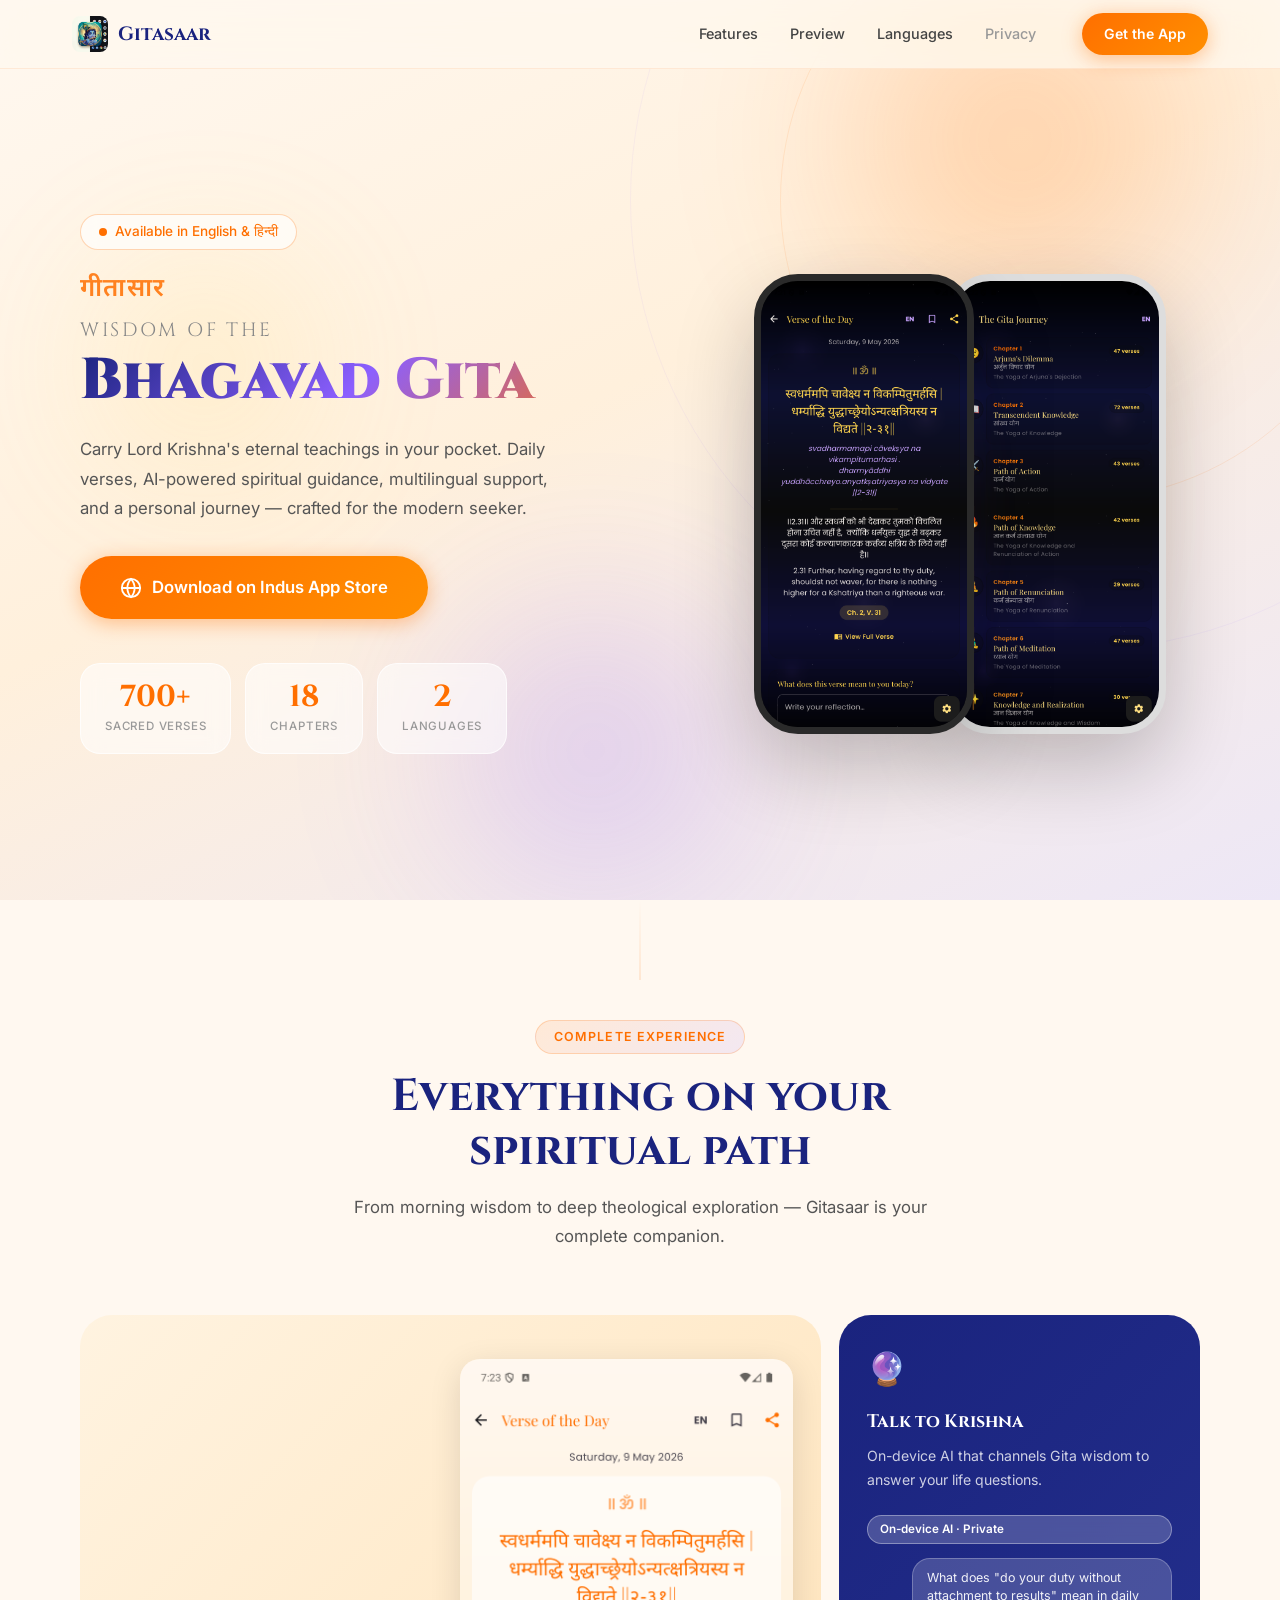
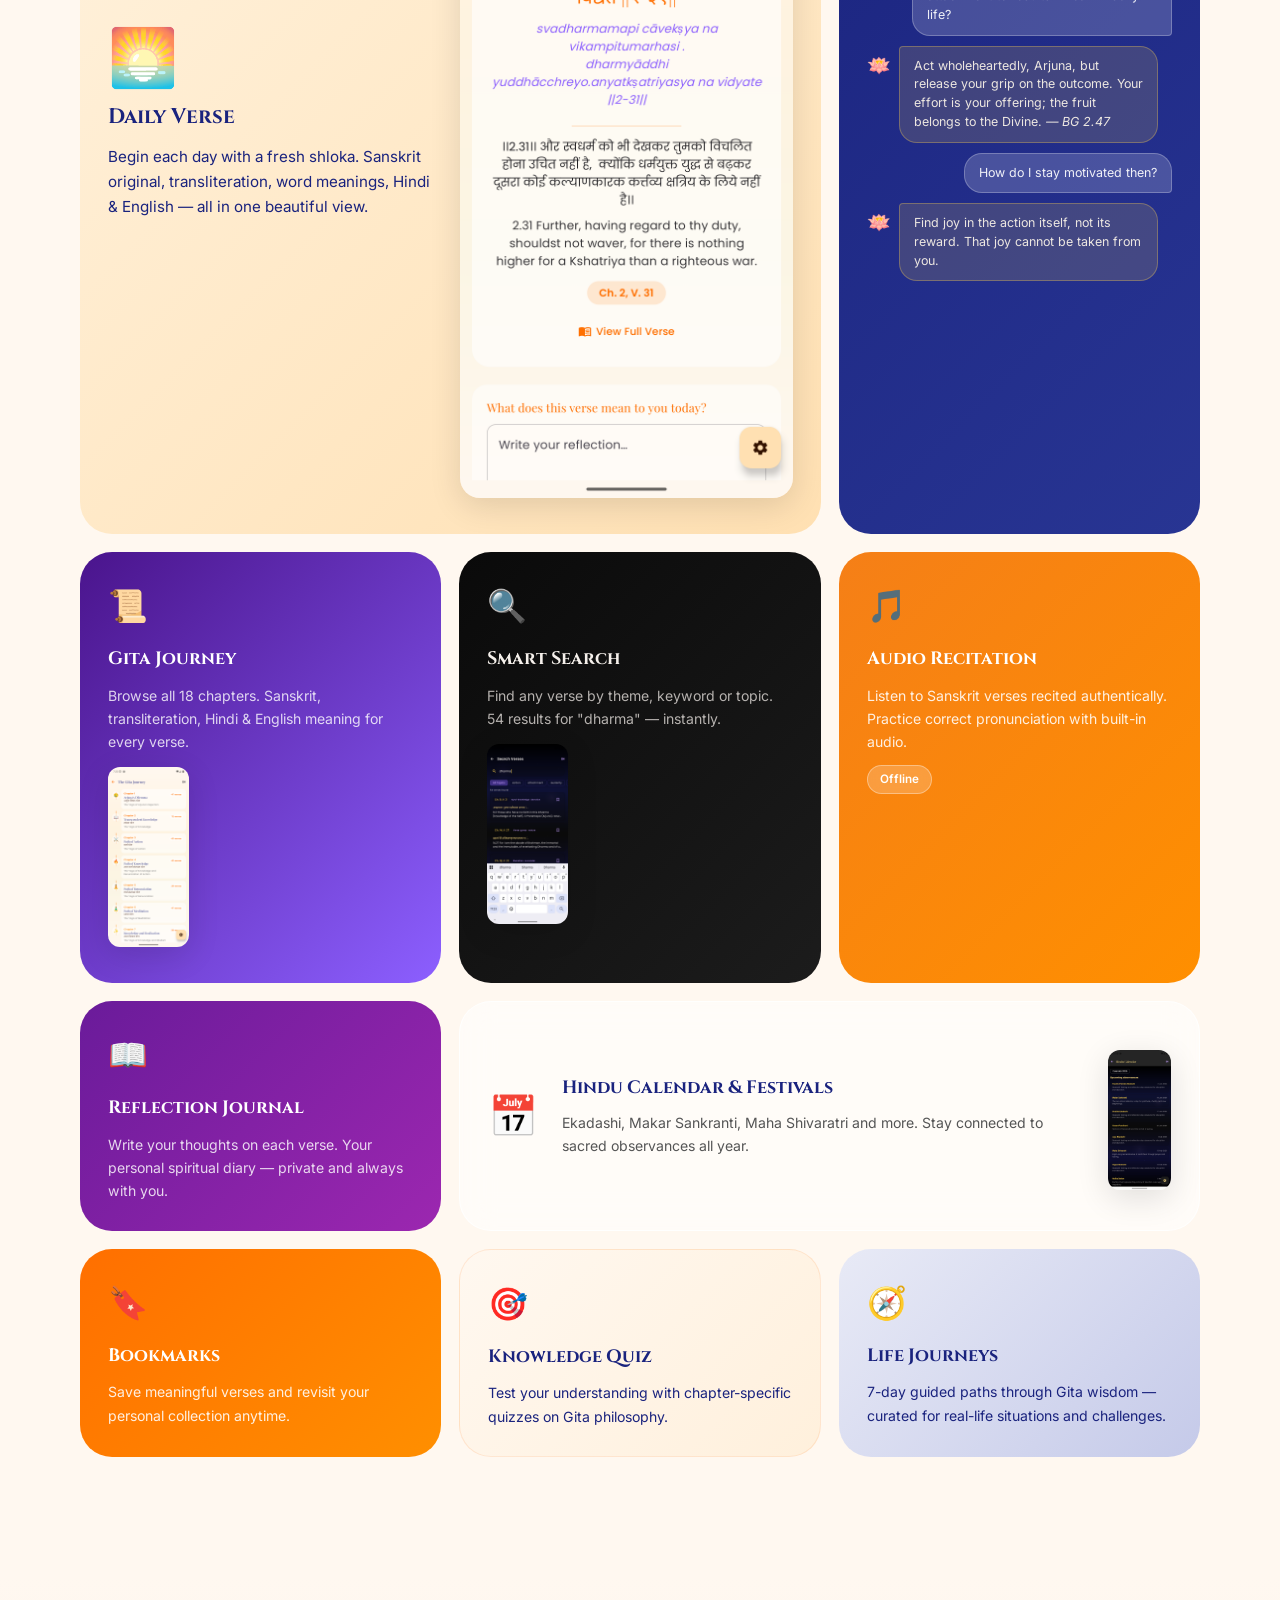
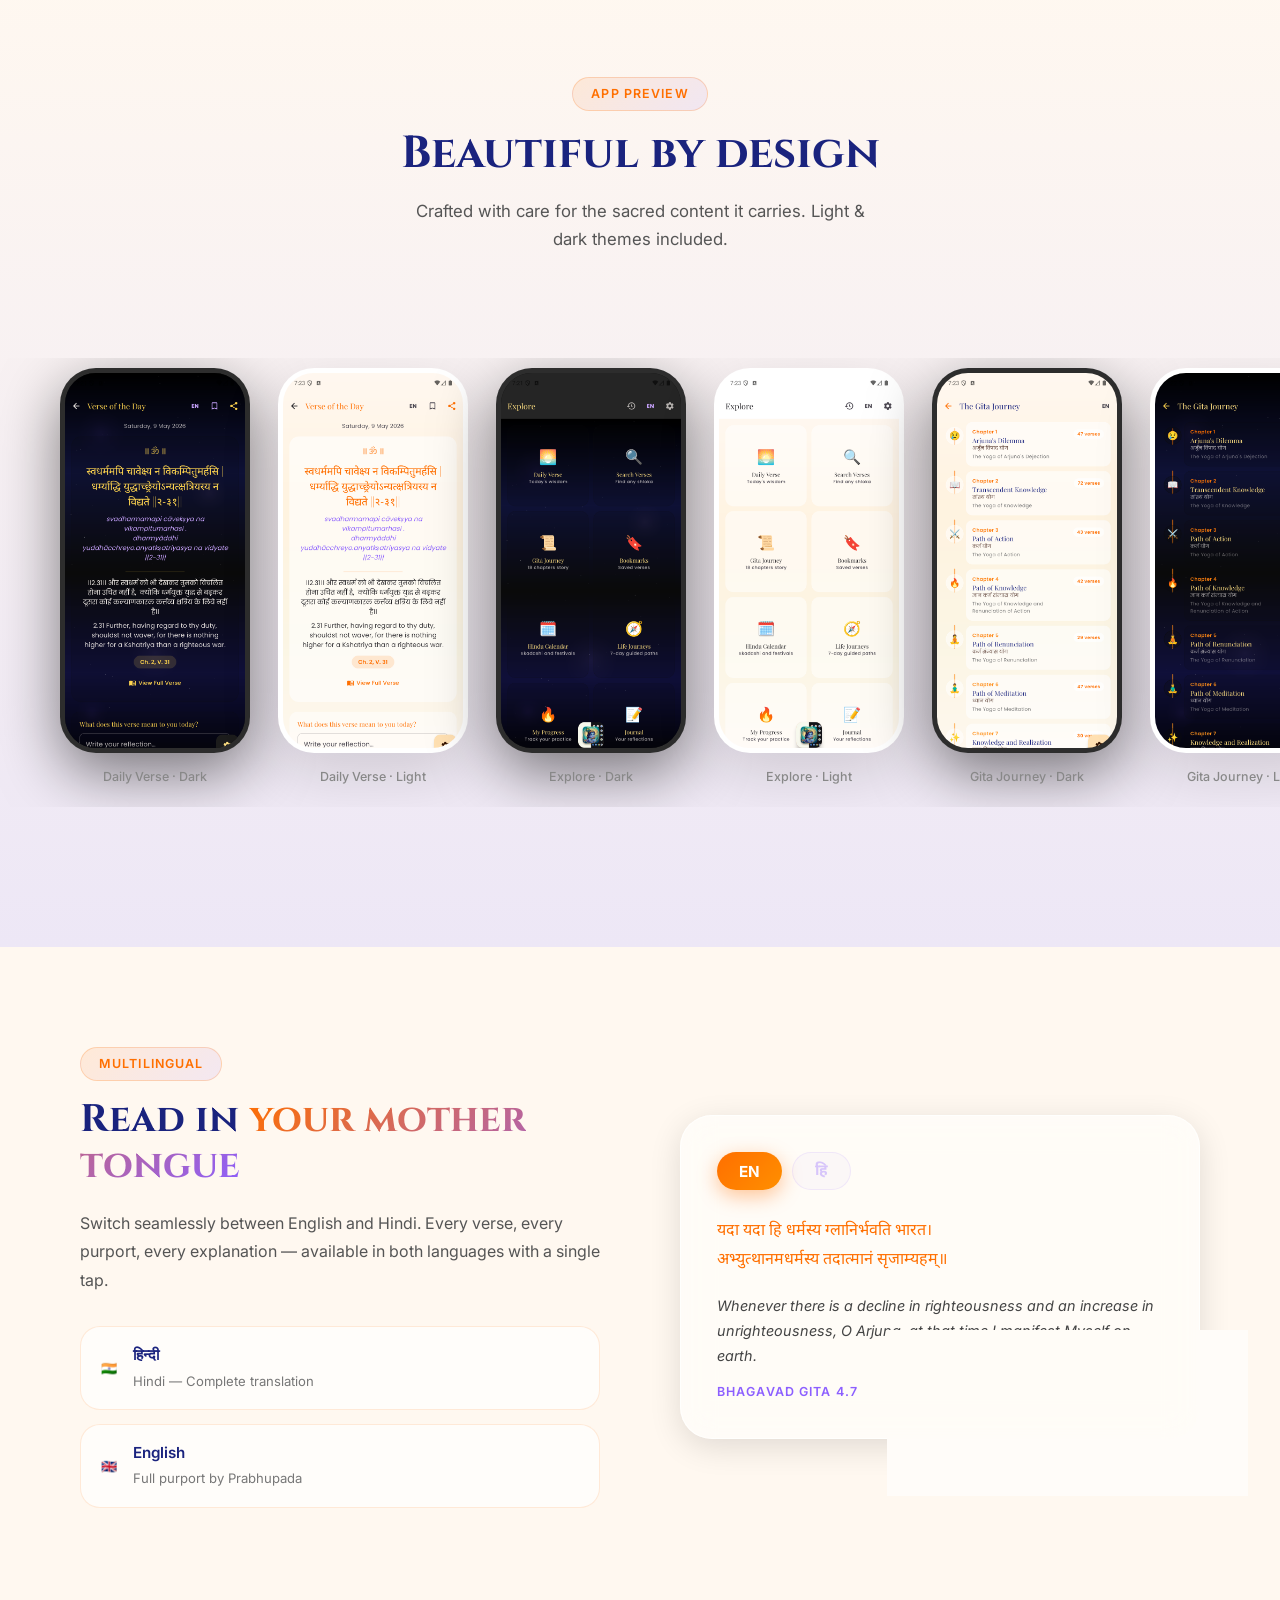
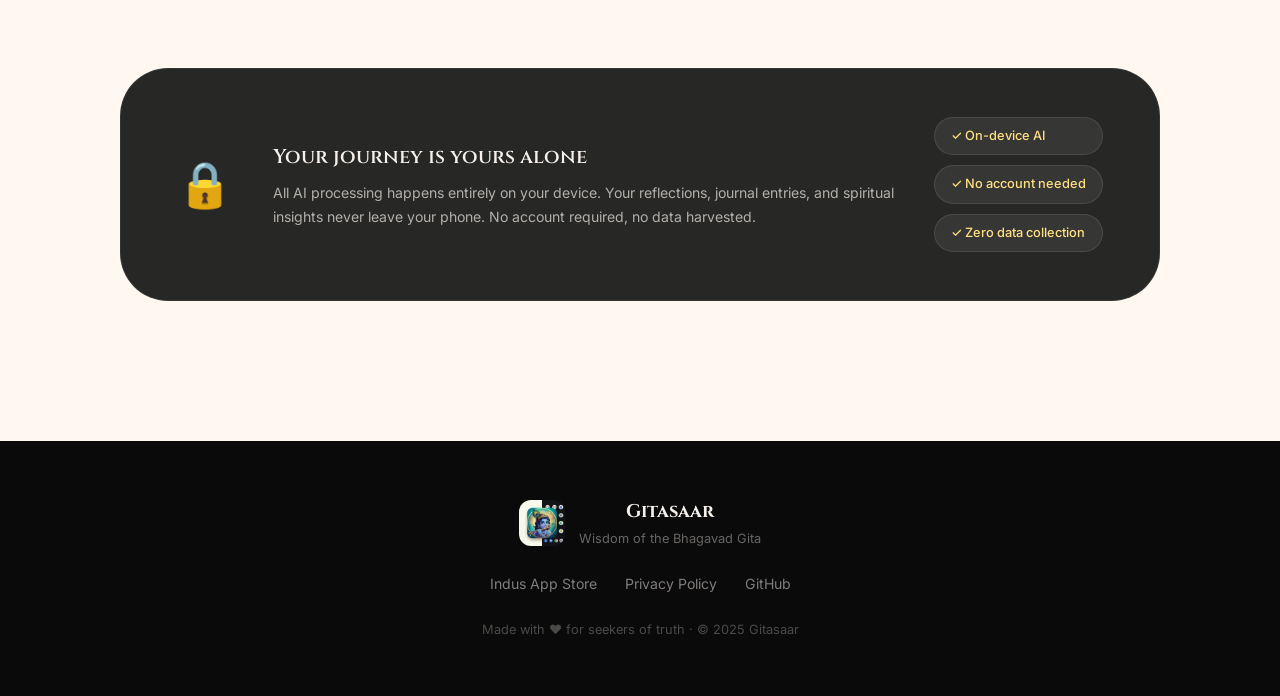
==== commit 6bd92cb3: "feat: overhaul landing page with real screenshots, working EN/HI toggle, Indus Store CTA - Replace a" ====
--- a/index.html
+++ b/index.html
@@ -16,7 +16,7 @@
 </head>
 <body>
 
-  <!-- ══════════════════ NAV ══════════════════ -->
+  <!-- NAV -->
   <nav class="nav glass-nav">
     <div class="nav-inner">
       <a href="#" class="nav-logo">
@@ -29,11 +29,11 @@
         <li><a href="#languages">Languages</a></li>
         <li><a href="privacy-policy.html" class="nav-link-secondary">Privacy</a></li>
       </ul>
-      <a href="#download" class="btn btn-saffron nav-cta">Get the App</a>
+      <a href="https://www.indusappstore.com/apps/education/gitasaar/com.gitasaar?page=details&id=com.gitasaar" target="_blank" rel="noopener" class="btn btn-saffron nav-cta">Get the App</a>
     </div>
   </nav>
 
-  <!-- ══════════════════ HERO ══════════════════ -->
+  <!-- HERO -->
   <section class="hero">
     <div class="hero-bg">
       <div class="orb orb-1"></div>
@@ -60,19 +60,17 @@
       </p>
 
       <div class="hero-ctas" id="download">
-        <a href="#" class="btn btn-saffron btn-large">
-          <svg width="20" height="20" viewBox="0 0 24 24" fill="currentColor"><path d="M17.05 20.28c-.98.95-2.05.8-3.08.35-1.09-.46-2.09-.48-3.24 0-1.44.62-2.2.44-3.06-.35C2.79 15.25 3.51 7.7 9.05 7.4c1.38.07 2.34.74 3.15.8 1.2-.24 2.35-.93 3.62-.84 1.51.12 2.65.72 3.4 1.8-3.12 1.87-2.38 5.98.48 7.13-.57 1.39-1.32 2.76-2.65 3.99M13 3.5c.73-.83 1.94-1.46 2.94-1.5.13 1.17-.34 2.35-1.04 3.19-.69.85-1.83 1.51-2.95 1.42-.15-1.15.41-2.35 1.05-3.11z"/></svg>
-          Download on iOS
-        </a>
-        <a href="#" class="btn btn-glass btn-large">
-          <svg width="20" height="20" viewBox="0 0 24 24" fill="currentColor"><path d="M3.18 23.76c.3.17.65.19.96.07l13.2-7.62-2.88-2.88-11.28 10.43zM.22 1.24C.08 1.56 0 1.93 0 2.34v19.32c0 .41.08.78.22 1.1l.12.11 10.82-10.82v-.26L.34 1.13l-.12.11zM20.64 10.22l-2.96-1.71-3.21 3.21 3.21 3.21 2.98-1.72c.85-.49.85-1.29-.02-1.99zM4.14.24L17.34 7.86l-2.88 2.88L3.18.31C3.48.19 3.84.21 4.14.24z"/></svg>
-          Get on Android
+        <a href="https://www.indusappstore.com/apps/education/gitasaar/com.gitasaar?page=details&id=com.gitasaar"
+           target="_blank" rel="noopener"
+           class="btn btn-saffron btn-large">
+          <svg width="22" height="22" viewBox="0 0 24 24" fill="none" stroke="currentColor" stroke-width="2" stroke-linecap="round" stroke-linejoin="round"><circle cx="12" cy="12" r="10"/><path d="M12 2a15.3 15.3 0 0 1 4 10 15.3 15.3 0 0 1-4 10 15.3 15.3 0 0 1-4-10 15.3 15.3 0 0 1 4-10z"/><line x1="2" y1="12" x2="22" y2="12"/></svg>
+          Download on Indus App Store
         </a>
       </div>
 
       <div class="hero-stats">
         <div class="stat glass-stat">
-          <span class="stat-num">700</span>
+          <span class="stat-num">700+</span>
           <span class="stat-label">Sacred Verses</span>
         </div>
         <div class="stat glass-stat">
@@ -88,23 +86,21 @@
 
     <div class="hero-visual">
       <div class="phone-mockup phone-primary">
+        <div class="phone-frame phone-frame-dark">
+          <img src="assets/screenshots/daily-dark.png" alt="Daily Verse" class="phone-screen" />
+        </div>
+        <div class="phone-glow phone-glow-violet"></div>
+      </div>
+      <div class="phone-mockup phone-secondary">
         <div class="phone-frame">
-          <div class="phone-notch"></div>
-          <img src="assets/screenshots/daily-light-en.png" alt="Daily Verse screen" class="phone-screen" />
+          <img src="assets/screenshots/journey-light.png" alt="Gita Journey" class="phone-screen" />
         </div>
         <div class="phone-glow"></div>
       </div>
-      <div class="phone-mockup phone-secondary">
-        <div class="phone-frame phone-frame-dark">
-          <div class="phone-notch"></div>
-          <img src="assets/screenshots/chat-dark.png" alt="Talk to Krishna screen" class="phone-screen" />
-        </div>
-        <div class="phone-glow phone-glow-violet"></div>
-      </div>
-    </div>
-  </section>
-
-  <!-- ══════════════════ FEATURES GRID ══════════════════ -->
+    </div>
+  </section>
+
+  <!-- FEATURES -->
   <section class="features" id="features">
     <div class="section-header">
       <div class="section-badge">Complete Experience</div>
@@ -114,118 +110,185 @@
 
     <div class="features-grid">
 
+      <!-- Daily Verse - large card with screenshot -->
       <div class="feature-card feature-card-large card-saffron">
-        <div class="feature-icon-bg">🌅</div>
-        <div class="feature-content">
+        <div class="feature-text">
+          <div class="feature-icon-bg">🌅</div>
           <h3>Daily Verse</h3>
-          <p>Begin each day with a fresh shloka. Sanskrit original with transliteration, word-by-word meaning, and Swami Prabhupada's purport.</p>
+          <p>Begin each day with a fresh shloka. Sanskrit original, transliteration, word meanings, Hindi &amp; English — all in one beautiful view.</p>
         </div>
         <div class="feature-screenshot">
-          <img src="assets/screenshots/daily-light-en.png" alt="Daily Verse" />
-        </div>
-      </div>
-
-      <div class="feature-card card-indigo">
+          <img src="assets/screenshots/daily-light.png" alt="Daily Verse screen" />
+        </div>
+      </div>
+
+      <!-- Talk to Krishna - CSS chat mockup -->
+      <div class="feature-card card-indigo feature-card-chat">
         <div class="feature-icon">🔮</div>
         <h3>Talk to Krishna</h3>
-        <p>On-device AI that channels Gita wisdom to answer your life questions — private, offline, and deeply personal.</p>
-        <div class="feature-tag">AI-Powered</div>
-      </div>
-
-      <div class="feature-card card-violet">
-        <div class="feature-icon">📚</div>
-        <h3>Explore All Chapters</h3>
-        <p>Browse all 18 chapters and 700 verses. Tap any verse for full Sanskrit, transliteration, and English meaning.</p>
-      </div>
-
-      <div class="feature-card card-dark">
+        <p>On-device AI that channels Gita wisdom to answer your life questions.</p>
+        <div class="feature-tag">On-device AI · Private</div>
+        <div class="chat-mockup">
+          <div class="chat-msg chat-user">
+            <span>What does "do your duty without attachment to results" mean in daily life?</span>
+          </div>
+          <div class="chat-msg chat-krishna">
+            <span class="chat-avatar">🪷</span>
+            <span>Act wholeheartedly, Arjuna, but release your grip on the outcome. Your effort is your offering; the fruit belongs to the Divine. <em>— BG 2.47</em></span>
+          </div>
+          <div class="chat-msg chat-user">
+            <span>How do I stay motivated then?</span>
+          </div>
+          <div class="chat-msg chat-krishna">
+            <span class="chat-avatar">🪷</span>
+            <span>Find joy in the action itself, not its reward. That joy cannot be taken from you.</span>
+          </div>
+        </div>
+      </div>
+
+      <!-- Gita Journey -->
+      <div class="feature-card card-violet feature-card-journey">
+        <div class="feature-icon">📜</div>
+        <h3>Gita Journey</h3>
+        <p>Browse all 18 chapters. Sanskrit, transliteration, Hindi &amp; English meaning for every verse.</p>
+        <div class="feature-screenshot feature-screenshot-sm">
+          <img src="assets/screenshots/journey-dark.png" alt="Gita Journey" />
+        </div>
+      </div>
+
+      <!-- Search -->
+      <div class="feature-card card-dark feature-card-search">
         <div class="feature-icon">🔍</div>
         <h3>Smart Search</h3>
-        <p>Find any verse by theme, keyword, chapter, or topic. Instant results across the entire Gita.</p>
+        <p>Find any verse by theme, keyword or topic. 54 results for "dharma" — instantly.</p>
         <div class="feature-screenshot feature-screenshot-sm">
-          <img src="assets/screenshots/search-light-en.png" alt="Search" />
-        </div>
-      </div>
-
+          <img src="assets/screenshots/search-dark.png" alt="Search Verses" />
+        </div>
+      </div>
+
+      <!-- Audio -->
       <div class="feature-card card-gold">
         <div class="feature-icon">🎵</div>
         <h3>Audio Recitation</h3>
-        <p>Listen to verses recited in authentic Sanskrit. Practice correct pronunciation with built-in audio guidance.</p>
+        <p>Listen to Sanskrit verses recited authentically. Practice correct pronunciation with built-in audio.</p>
         <div class="feature-tag">Offline</div>
       </div>
 
+      <!-- Journal -->
       <div class="feature-card card-rose">
-        <div class="feature-icon">��</div>
+        <div class="feature-icon">📖</div>
         <h3>Reflection Journal</h3>
-        <p>Capture your thoughts, insights, and reflections on each verse. Your personal spiritual diary.</p>
-      </div>
-
+        <p>Write your thoughts on each verse. Your personal spiritual diary — private and always with you.</p>
+      </div>
+
+      <!-- Hindu Calendar wide -->
       <div class="feature-card feature-card-wide card-glass">
+        <div class="feature-icon-wide">📅</div>
+        <div class="feature-content-wide">
+          <h3>Hindu Calendar &amp; Festivals</h3>
+          <p>Ekadashi, Makar Sankranti, Maha Shivaratri and more. Stay connected to sacred observances all year.</p>
+        </div>
+        <div class="feature-screenshot feature-screenshot-cal">
+          <img src="assets/screenshots/calendar-dark.png" alt="Hindu Calendar" />
+        </div>
+      </div>
+
+      <!-- Bookmarks -->
+      <div class="feature-card card-saffron-light">
         <div class="feature-icon">🔖</div>
-        <div class="feature-content">
-          <h3>Bookmarks &amp; Journey</h3>
-          <p>Bookmark meaningful verses, track your reading progress across all 18 chapters, and revisit your highlights any time.</p>
-        </div>
-      </div>
-
-      <div class="feature-card card-saffron-light">
+        <h3>Bookmarks</h3>
+        <p>Save meaningful verses and revisit your personal collection anytime.</p>
+      </div>
+
+      <!-- Quiz -->
+      <div class="feature-card card-cream">
         <div class="feature-icon">🎯</div>
         <h3>Knowledge Quiz</h3>
-        <p>Test and deepen your understanding with chapter-specific quizzes on Gita philosophy.</p>
-      </div>
-
-      <div class="feature-card card-cream">
-        <div class="feature-icon">📅</div>
-        <h3>Hindu Calendar</h3>
-        <p>Stay connected to festivals, tithis, and sacred observances with a full Hindu calendar integration.</p>
-      </div>
-
-    </div>
-  </section>
-
-  <!-- ══════════════════ SCREENSHOTS ══════════════════ -->
+        <p>Test your understanding with chapter-specific quizzes on Gita philosophy.</p>
+      </div>
+
+      <!-- Life Journeys -->
+      <div class="feature-card card-indigo-light">
+        <div class="feature-icon">🧭</div>
+        <h3>Life Journeys</h3>
+        <p>7-day guided paths through Gita wisdom — curated for real-life situations and challenges.</p>
+      </div>
+
+    </div>
+  </section>
+
+  <!-- SCREENSHOTS -->
   <section class="screenshots" id="screenshots">
     <div class="section-header">
       <div class="section-badge">App Preview</div>
       <h2 class="section-title">Beautiful by design</h2>
-      <p class="section-desc">Crafted with care for the sacred content it carries.</p>
-    </div>
-
-    <div class="screenshots-scroll">
-      <div class="screenshot-item">
-        <div class="ss-phone-frame">
-          <img src="assets/screenshots/daily-light-en.png" alt="Daily Verse - Light Mode" />
-        </div>
-        <span class="ss-label">Daily Verse · Light</span>
-      </div>
-      <div class="screenshot-item">
-        <div class="ss-phone-frame ss-phone-dark">
-          <img src="assets/screenshots/chat-dark.png" alt="Talk to Krishna - Dark Mode" />
-        </div>
-        <span class="ss-label">Talk to Krishna · Dark</span>
-      </div>
-      <div class="screenshot-item">
-        <div class="ss-phone-frame">
-          <img src="assets/screenshots/explore-light-en.png" alt="Explore - Light Mode" />
-        </div>
-        <span class="ss-label">Explore · Light</span>
-      </div>
-      <div class="screenshot-item">
-        <div class="ss-phone-frame ss-phone-dark">
-          <img src="assets/screenshots/explore-dark.png" alt="Explore - Dark Mode" />
-        </div>
-        <span class="ss-label">Explore · Dark</span>
-      </div>
-      <div class="screenshot-item">
-        <div class="ss-phone-frame">
-          <img src="assets/screenshots/search-light-en.png" alt="Search - Light Mode" />
-        </div>
-        <span class="ss-label">Search · Light</span>
-      </div>
-    </div>
-  </section>
-
-  <!-- ══════════════════ LANGUAGES ══════════════════ -->
+      <p class="section-desc">Crafted with care for the sacred content it carries. Light &amp; dark themes included.</p>
+    </div>
+
+    <div class="screenshots-track">
+      <div class="screenshots-scroll">
+
+        <div class="screenshot-item">
+          <div class="ss-phone-frame ss-phone-dark">
+            <img src="assets/screenshots/daily-dark.png" alt="Daily Verse Dark" loading="lazy" />
+          </div>
+          <span class="ss-label">Daily Verse · Dark</span>
+        </div>
+
+        <div class="screenshot-item">
+          <div class="ss-phone-frame">
+            <img src="assets/screenshots/daily-light.png" alt="Daily Verse Light" loading="lazy" />
+          </div>
+          <span class="ss-label">Daily Verse · Light</span>
+        </div>
+
+        <div class="screenshot-item">
+          <div class="ss-phone-frame ss-phone-dark">
+            <img src="assets/screenshots/explore-dark.png" alt="Explore Dark" loading="lazy" />
+          </div>
+          <span class="ss-label">Explore · Dark</span>
+        </div>
+
+        <div class="screenshot-item">
+          <div class="ss-phone-frame">
+            <img src="assets/screenshots/explore-light.png" alt="Explore Light" loading="lazy" />
+          </div>
+          <span class="ss-label">Explore · Light</span>
+        </div>
+
+        <div class="screenshot-item">
+          <div class="ss-phone-frame ss-phone-dark">
+            <img src="assets/screenshots/journey-dark.png" alt="Gita Journey Dark" loading="lazy" />
+          </div>
+          <span class="ss-label">Gita Journey · Dark</span>
+        </div>
+
+        <div class="screenshot-item">
+          <div class="ss-phone-frame">
+            <img src="assets/screenshots/journey-light.png" alt="Gita Journey Light" loading="lazy" />
+          </div>
+          <span class="ss-label">Gita Journey · Light</span>
+        </div>
+
+        <div class="screenshot-item">
+          <div class="ss-phone-frame ss-phone-dark">
+            <img src="assets/screenshots/search-dark.png" alt="Search" loading="lazy" />
+          </div>
+          <span class="ss-label">Search · Dark</span>
+        </div>
+
+        <div class="screenshot-item">
+          <div class="ss-phone-frame ss-phone-dark">
+            <img src="assets/screenshots/calendar-dark.png" alt="Hindu Calendar" loading="lazy" />
+          </div>
+          <span class="ss-label">Hindu Calendar · Dark</span>
+        </div>
+
+      </div>
+    </div>
+  </section>
+
+  <!-- LANGUAGES -->
   <section class="languages" id="languages">
     <div class="languages-inner">
       <div class="lang-text">
@@ -244,7 +307,7 @@
             <span class="lang-flag">🇬🇧</span>
             <div>
               <strong>English</strong>
-              <span>English — Full purport by Prabhupada</span>
+              <span>Full purport by Prabhupada</span>
             </div>
           </div>
         </div>
@@ -252,12 +315,13 @@
       <div class="lang-visual">
         <div class="lang-card glass-card">
           <div class="lang-toggle-demo">
-            <span class="toggle-badge toggle-en active">EN</span>
-            <span class="toggle-badge toggle-hi">हि</span>
+            <button class="toggle-badge toggle-en active" id="btnEn" onclick="switchLang('en')">EN</button>
+            <button class="toggle-badge toggle-hi" id="btnHi" onclick="switchLang('hi')">हि</button>
           </div>
           <div class="lang-verse-preview">
             <p class="verse-sanskrit">यदा यदा हि धर्मस्य ग्लानिर्भवति भारत।<br/>अभ्युत्थानमधर्मस्य तदात्मानं सृजाम्यहम्॥</p>
-            <p class="verse-trans">Whenever there is a decline in righteousness and an increase in unrighteousness, O Arjuna, at that time I manifest Myself on earth.</p>
+            <p class="verse-trans" id="verse-trans-en">Whenever there is a decline in righteousness and an increase in unrighteousness, O Arjuna, at that time I manifest Myself on earth.</p>
+            <p class="verse-trans" id="verse-trans-hi" style="display:none">हे भारत, जब-जब धर्म की हानि होती है और अधर्म की वृद्धि होती है, तब-तब मैं स्वयं प्रकट होता हूँ।</p>
             <p class="verse-ref">Bhagavad Gita 4.7</p>
           </div>
         </div>
@@ -265,13 +329,13 @@
     </div>
   </section>
 
-  <!-- ══════════════════ PRIVACY ══════════════════ -->
+  <!-- PRIVACY -->
   <section class="privacy-section">
     <div class="privacy-inner glass-card-dark">
       <div class="privacy-icon">🔒</div>
       <div class="privacy-text">
         <h3>Your journey is yours alone</h3>
-        <p>All AI processing happens on-device. Your reflections, journal entries, and spiritual insights never leave your phone. No accounts required, no data harvested.</p>
+        <p>All AI processing happens entirely on your device. Your reflections, journal entries, and spiritual insights never leave your phone. No account required, no data harvested.</p>
       </div>
       <div class="privacy-badges">
         <div class="priv-badge">✓ On-device AI</div>
@@ -281,7 +345,7 @@
     </div>
   </section>
 
-  <!-- ══════════════════ FOOTER ══════════════════ -->
+  <!-- FOOTER -->
   <footer class="footer">
     <div class="footer-inner">
       <div class="footer-brand">
@@ -292,6 +356,7 @@
         </div>
       </div>
       <div class="footer-links">
+        <a href="https://www.indusappstore.com/apps/education/gitasaar/com.gitasaar?page=details&id=com.gitasaar" target="_blank" rel="noopener">Indus App Store</a>
         <a href="privacy-policy.html">Privacy Policy</a>
         <a href="https://github.com/surajJha" target="_blank" rel="noopener">GitHub</a>
       </div>
@@ -299,5 +364,29 @@
     </div>
   </footer>
 
+  <script>
+    function switchLang(lang) {
+      const btnEn = document.getElementById('btnEn');
+      const btnHi = document.getElementById('btnHi');
+      const transEn = document.getElementById('verse-trans-en');
+      const transHi = document.getElementById('verse-trans-hi');
+      if (lang === 'hi') {
+        btnHi.classList.add('active');
+        btnEn.classList.remove('active');
+        transEn.style.display = 'none';
+        transHi.style.display = 'block';
+      } else {
+        btnEn.classList.add('active');
+        btnHi.classList.remove('active');
+        transEn.style.display = 'block';
+        transHi.style.display = 'none';
+      }
+    }
+
+    // Sticky nav shadow on scroll
+    window.addEventListener('scroll', () => {
+      document.querySelector('.nav').classList.toggle('nav-scrolled', window.scrollY > 20);
+    });
+  </script>
 </body>
 </html>
--- a/styles.css
+++ b/styles.css
@@ -1,89 +1,73 @@
-/* ══════════════════════════════════════════
-   Gitasaar · Landing Page Styles
-   Palette: SacredSaffron #FF6F00 · DeepIndigo #1A237E
-            CosmicViolet #8C5FFF · SacredGold #FFD54F
-            WarmCream #FFF8F0 · KrishnaDark #000
-   ══════════════════════════════════════════ */
-
+/* ════════════════════════════════════════
+   Gitasaar · Landing Page
+   Saffron #FF6F00 · Indigo #1A237E
+   Violet #8C5FFF · Gold #FFD54F
+   Cream #FFF8F0 · Dark #000
+   ════════════════════════════════════════ */
 *, *::before, *::after { box-sizing: border-box; margin: 0; padding: 0; }
 
 :root {
-  --saffron:      #FF6F00;
-  --saffron-warm: #FFAB40;
-  --saffron-light:#FFE0B2;
-  --indigo:       #1A237E;
-  --indigo-mid:   #283593;
-  --indigo-light: #C5CAE9;
-  --violet:       #8C5FFF;
-  --violet-soft:  #C9A4FF;
-  --gold:         #FFD54F;
-  --gold-soft:    #FFE082;
-  --cream:        #FFF8F0;
-  --cream-dark:   #FFF0DC;
-  --dark:         #0A0A0A;
-  --dark-mid:     #121212;
-  --dark-card:    #1C1C1C;
-  --warm-white:   #F5F0EB;
-  --rose:         #D8A0E0;
-
-  --radius-sm: 12px;
-  --radius-md: 20px;
-  --radius-lg: 32px;
-  --radius-xl: 48px;
-
-  --shadow-sm: 0 2px 12px rgba(0,0,0,0.08);
+  --saffron:        #FF6F00;
+  --saffron-warm:   #FFAB40;
+  --saffron-light:  #FFE0B2;
+  --indigo:         #1A237E;
+  --indigo-mid:     #283593;
+  --violet:         #8C5FFF;
+  --violet-soft:    #C9A4FF;
+  --gold:           #FFD54F;
+  --gold-soft:      #FFE082;
+  --cream:          #FFF8F0;
+  --cream-dark:     #FFF0DC;
+  --dark:           #0A0A0A;
+  --dark-card:      #1C1C1C;
+  --warm-white:     #F5F0EB;
+  --rose:           #D8A0E0;
+
+  --r-sm: 12px; --r-md: 20px; --r-lg: 32px; --r-xl: 48px;
   --shadow-md: 0 8px 32px rgba(0,0,0,0.12);
   --shadow-lg: 0 24px 64px rgba(0,0,0,0.18);
-  --shadow-glow-saffron: 0 0 60px rgba(255,111,0,0.25);
-  --shadow-glow-violet:  0 0 60px rgba(140,95,255,0.3);
-
-  --font-heading: 'Cinzel', serif;
-  --font-body:    'Inter', sans-serif;
-  --font-devanagari: 'Noto Sans Devanagari', sans-serif;
+  --font-h: 'Cinzel', serif;
+  --font-b: 'Inter', sans-serif;
+  --font-d: 'Noto Sans Devanagari', sans-serif;
 }
 
 html { scroll-behavior: smooth; }
-
-body {
-  font-family: var(--font-body);
-  background: var(--cream);
-  color: #1C1B1F;
-  overflow-x: hidden;
-  line-height: 1.6;
-}
-
-/* ── Utilities ────────────────────────────── */
+body { font-family: var(--font-b); background: var(--cream); color: #1C1B1F; overflow-x: hidden; line-height: 1.6; }
+
+/* ── Utilities ─────────────────────────── */
 .glass-nav {
   backdrop-filter: blur(20px) saturate(180%);
   -webkit-backdrop-filter: blur(20px) saturate(180%);
-  background: rgba(255,248,240,0.75);
-  border-bottom: 1px solid rgba(255,111,0,0.12);
-}
+  background: rgba(255,248,240,0.82);
+  border-bottom: 1px solid rgba(255,111,0,0.1);
+  transition: box-shadow 0.3s;
+}
+.nav-scrolled { box-shadow: 0 4px 24px rgba(0,0,0,0.08); }
 
 .glass-card {
   backdrop-filter: blur(16px) saturate(160%);
   -webkit-backdrop-filter: blur(16px) saturate(160%);
-  background: rgba(255,255,255,0.55);
-  border: 1px solid rgba(255,255,255,0.7);
-  border-radius: var(--radius-lg);
+  background: rgba(255,255,255,0.6);
+  border: 1px solid rgba(255,255,255,0.75);
+  border-radius: var(--r-lg);
   box-shadow: var(--shadow-md);
 }
 
 .glass-card-dark {
   backdrop-filter: blur(20px);
   -webkit-backdrop-filter: blur(20px);
-  background: rgba(10,10,10,0.85);
-  border: 1px solid rgba(255,255,255,0.08);
-  border-radius: var(--radius-xl);
+  background: rgba(10,10,10,0.88);
+  border: 1px solid rgba(255,255,255,0.07);
+  border-radius: var(--r-xl);
 }
 
 .glass-badge {
   backdrop-filter: blur(10px);
   -webkit-backdrop-filter: blur(10px);
-  background: rgba(255,255,255,0.6);
-  border: 1px solid rgba(255,111,0,0.3);
+  background: rgba(255,255,255,0.65);
+  border: 1px solid rgba(255,111,0,0.28);
   border-radius: 100px;
-  padding: 6px 16px;
+  padding: 6px 18px;
   display: inline-flex;
   align-items: center;
   gap: 8px;
@@ -95,849 +79,477 @@
 .glass-stat {
   backdrop-filter: blur(10px);
   -webkit-backdrop-filter: blur(10px);
-  background: rgba(255,255,255,0.5);
+  background: rgba(255,255,255,0.55);
   border: 1px solid rgba(255,255,255,0.7);
-  border-radius: var(--radius-md);
-  padding: 20px 28px;
+  border-radius: var(--r-md);
+  padding: 18px 24px;
   text-align: center;
 }
 
 .btn {
-  display: inline-flex;
-  align-items: center;
-  gap: 8px;
-  padding: 14px 28px;
-  border-radius: 100px;
-  font-size: 0.95rem;
-  font-weight: 600;
-  cursor: pointer;
-  text-decoration: none;
-  transition: all 0.25s ease;
-  border: none;
-}
-
+  display: inline-flex; align-items: center; gap: 10px;
+  padding: 14px 28px; border-radius: 100px;
+  font-size: 0.95rem; font-weight: 600; cursor: pointer;
+  text-decoration: none; transition: all 0.25s ease; border: none;
+}
 .btn-saffron {
   background: linear-gradient(135deg, var(--saffron) 0%, #FF8F00 100%);
-  color: white;
-  box-shadow: 0 4px 20px rgba(255,111,0,0.4);
-}
-.btn-saffron:hover {
-  transform: translateY(-2px);
-  box-shadow: 0 8px 30px rgba(255,111,0,0.5);
-}
-
-.btn-glass {
-  background: rgba(255,255,255,0.2);
-  backdrop-filter: blur(10px);
-  color: var(--indigo);
-  border: 2px solid rgba(26,35,126,0.25);
-}
-.btn-glass:hover {
-  background: rgba(255,255,255,0.35);
-  transform: translateY(-2px);
-}
-
-.btn-large { padding: 18px 36px; font-size: 1rem; }
+  color: white; box-shadow: 0 4px 20px rgba(255,111,0,0.4);
+}
+.btn-saffron:hover { transform: translateY(-2px); box-shadow: 0 8px 30px rgba(255,111,0,0.5); }
+.btn-large { padding: 18px 40px; font-size: 1.05rem; }
 
 .section-badge {
   display: inline-block;
   padding: 6px 18px;
-  background: linear-gradient(135deg, rgba(255,111,0,0.12), rgba(140,95,255,0.12));
-  border: 1px solid rgba(255,111,0,0.25);
+  background: linear-gradient(135deg, rgba(255,111,0,0.1), rgba(140,95,255,0.1));
+  border: 1px solid rgba(255,111,0,0.22);
   border-radius: 100px;
-  font-size: 0.8rem;
-  font-weight: 600;
-  text-transform: uppercase;
-  letter-spacing: 0.08em;
-  color: var(--saffron);
-  margin-bottom: 16px;
-}
-
-.section-header {
-  text-align: center;
-  max-width: 640px;
-  margin: 0 auto 64px;
-}
-
+  font-size: 0.78rem; font-weight: 600;
+  text-transform: uppercase; letter-spacing: 0.09em;
+  color: var(--saffron); margin-bottom: 16px;
+}
+
+.section-header { text-align: center; max-width: 640px; margin: 0 auto 64px; }
 .section-title {
-  font-family: var(--font-heading);
+  font-family: var(--font-h);
   font-size: clamp(1.8rem, 3.5vw, 2.8rem);
-  font-weight: 700;
-  color: var(--indigo);
-  margin-bottom: 16px;
-  line-height: 1.2;
-}
-
-.section-desc {
-  font-size: 1.05rem;
-  color: #555;
-  line-height: 1.7;
-}
+  font-weight: 700; color: var(--indigo); margin-bottom: 16px; line-height: 1.2;
+}
+.section-desc { font-size: 1.05rem; color: #555; line-height: 1.7; }
 
 .gradient-text {
   background: linear-gradient(135deg, var(--saffron), var(--violet));
-  -webkit-background-clip: text;
-  -webkit-text-fill-color: transparent;
-  background-clip: text;
-}
-
-/* ── Nav ──────────────────────────────────── */
-.nav {
-  position: fixed;
-  top: 0; left: 0; right: 0;
-  z-index: 100;
-}
-
+  -webkit-background-clip: text; -webkit-text-fill-color: transparent; background-clip: text;
+}
+
+/* ── NAV ──────────────────────────────── */
+.nav { position: fixed; top: 0; left: 0; right: 0; z-index: 100; }
 .nav-inner {
-  max-width: 1200px;
-  margin: 0 auto;
-  padding: 0 32px;
-  height: 68px;
-  display: flex;
-  align-items: center;
-  gap: 40px;
-}
-
-.nav-logo {
-  display: flex;
-  align-items: center;
-  gap: 10px;
-  text-decoration: none;
-}
-
-.nav-icon {
-  width: 36px;
-  height: 36px;
-  border-radius: 8px;
-}
-
-.nav-brand {
-  font-family: var(--font-heading);
-  font-size: 1.2rem;
-  font-weight: 700;
-  color: var(--indigo);
-}
-
-.nav-links {
-  display: flex;
-  list-style: none;
-  gap: 8px;
-  margin-left: auto;
-}
-
+  max-width: 1200px; margin: 0 auto; padding: 0 32px;
+  height: 68px; display: flex; align-items: center; gap: 32px;
+}
+.nav-logo { display: flex; align-items: center; gap: 10px; text-decoration: none; }
+.nav-icon { width: 36px; height: 36px; border-radius: 8px; }
+.nav-brand { font-family: var(--font-h); font-size: 1.2rem; font-weight: 700; color: var(--indigo); }
+.nav-links { display: flex; list-style: none; gap: 4px; margin-left: auto; }
 .nav-links a {
-  text-decoration: none;
-  color: #444;
-  font-size: 0.9rem;
-  font-weight: 500;
-  padding: 8px 14px;
-  border-radius: 8px;
-  transition: all 0.2s;
+  text-decoration: none; color: #444; font-size: 0.9rem; font-weight: 500;
+  padding: 8px 14px; border-radius: 8px; transition: all 0.2s;
 }
 .nav-links a:hover { color: var(--saffron); background: rgba(255,111,0,0.06); }
-.nav-link-secondary { color: #888 !important; }
-
-.nav-cta { padding: 10px 22px !important; font-size: 0.9rem !important; }
-
-/* ── Hero ─────────────────────────────────── */
+.nav-link-secondary { color: #999 !important; }
+.nav-cta { padding: 10px 22px !important; font-size: 0.88rem !important; flex-shrink: 0; }
+
+/* ── HERO ─────────────────────────────── */
 .hero {
-  min-height: 100vh;
-  padding-top: 68px;
-  background: linear-gradient(160deg, var(--cream) 0%, #FFF0DC 40%, #EDE7F6 100%);
-  position: relative;
-  overflow: hidden;
-  display: grid;
-  grid-template-columns: 1fr 1fr;
-  align-items: center;
-  gap: 40px;
-  max-width: 1400px;
-  margin: 0 auto;
-  padding-left: 80px;
-  padding-right: 80px;
-}
-
-.hero-bg {
-  position: absolute;
-  inset: 0;
-  pointer-events: none;
-  z-index: 0;
-}
-
+  min-height: 100vh; padding-top: 68px;
+  background: linear-gradient(155deg, var(--cream) 0%, #FFF0DC 45%, #EDE7F6 100%);
+  position: relative; overflow: hidden;
+  display: grid; grid-template-columns: 1fr 1fr;
+  align-items: center; gap: 40px;
+  max-width: 1400px; margin: 0 auto;
+  padding-left: 80px; padding-right: 40px;
+}
+
+.hero-bg { position: absolute; inset: 0; pointer-events: none; z-index: 0; }
 .orb {
-  position: absolute;
-  border-radius: 50%;
-  filter: blur(80px);
-  opacity: 0.35;
-}
-
+  position: absolute; border-radius: 50%;
+  filter: blur(80px); opacity: 0.3;
+}
 .orb-1 {
-  width: 500px; height: 500px;
-  background: radial-gradient(circle, #FF6F00 0%, transparent 70%);
-  top: -100px; right: -50px;
-  animation: float 8s ease-in-out infinite;
-}
-
+  width: 520px; height: 520px;
+  background: radial-gradient(circle, #FF6F00, transparent 70%);
+  top: -120px; right: 0;
+  animation: floatA 8s ease-in-out infinite;
+}
 .orb-2 {
-  width: 400px; height: 400px;
-  background: radial-gradient(circle, #8C5FFF 0%, transparent 70%);
-  bottom: -50px; left: 30%;
-  animation: float 10s ease-in-out infinite reverse;
-}
-
+  width: 420px; height: 420px;
+  background: radial-gradient(circle, #8C5FFF, transparent 70%);
+  bottom: -60px; left: 30%;
+  animation: floatA 11s ease-in-out infinite reverse;
+}
 .orb-3 {
-  width: 300px; height: 300px;
-  background: radial-gradient(circle, #FFD54F 0%, transparent 70%);
-  top: 20%; left: 10%;
-  animation: float 12s ease-in-out infinite;
-}
-
+  width: 280px; height: 280px;
+  background: radial-gradient(circle, #FFD54F, transparent 70%);
+  top: 25%; left: 5%;
+  animation: floatA 13s ease-in-out infinite;
+}
 .mandala-ring {
-  position: absolute;
-  border-radius: 50%;
-  border: 1px solid rgba(255,111,0,0.12);
-  animation: spin 30s linear infinite;
+  position: absolute; border-radius: 50%;
+  border: 1px solid rgba(255,111,0,0.1);
+  animation: spin 35s linear infinite;
 }
 .ring-1 { width: 600px; height: 600px; top: -100px; right: -100px; }
-.ring-2 { width: 900px; height: 900px; top: -250px; right: -250px; border-color: rgba(140,95,255,0.07); animation-duration: 50s; animation-direction: reverse; }
-
-@keyframes float {
-  0%, 100% { transform: translateY(0); }
-  50%       { transform: translateY(-30px); }
-}
-
+.ring-2 { width: 900px; height: 900px; top: -250px; right: -250px; border-color: rgba(140,95,255,0.06); animation-duration: 55s; animation-direction: reverse; }
+
+@keyframes floatA {
+  0%,100% { transform: translateY(0); }
+  50%      { transform: translateY(-28px); }
+}
 @keyframes spin {
   from { transform: rotate(0deg); }
   to   { transform: rotate(360deg); }
 }
 
-.hero-content {
-  position: relative;
-  z-index: 1;
-}
+.hero-content { position: relative; z-index: 1; }
 
 .badge-dot {
-  width: 8px; height: 8px;
-  background: var(--saffron);
-  border-radius: 50%;
-  display: inline-block;
+  width: 8px; height: 8px; background: var(--saffron);
+  border-radius: 50%; display: inline-block;
   animation: pulse 2s ease-in-out infinite;
 }
-
 @keyframes pulse {
-  0%, 100% { opacity: 1; transform: scale(1); }
-  50%       { opacity: 0.6; transform: scale(0.85); }
-}
-
-.hero-title {
-  margin-top: 20px;
-  display: flex;
-  flex-direction: column;
-  gap: 4px;
-}
-
+  0%,100% { opacity:1; transform:scale(1); }
+  50%      { opacity:0.5; transform:scale(0.8); }
+}
+
+.hero-title { margin-top: 20px; display: flex; flex-direction: column; gap: 4px; }
 .devanagari-accent {
-  font-family: var(--font-devanagari);
-  font-size: clamp(1.2rem, 2.5vw, 1.8rem);
-  font-weight: 600;
-  color: var(--saffron);
-  letter-spacing: 0.05em;
-  opacity: 0.8;
-}
-
+  font-family: var(--font-d);
+  font-size: clamp(1.1rem, 2.2vw, 1.6rem); font-weight: 600;
+  color: var(--saffron); letter-spacing: 0.05em; opacity: 0.85;
+}
 .hero-subtitle-line {
-  font-family: var(--font-heading);
-  font-size: clamp(1rem, 2vw, 1.3rem);
-  font-weight: 400;
-  color: #777;
-  letter-spacing: 0.12em;
-  text-transform: uppercase;
-}
-
+  font-family: var(--font-h);
+  font-size: clamp(0.9rem, 1.8vw, 1.2rem); font-weight: 400;
+  color: #888; letter-spacing: 0.14em; text-transform: uppercase;
+}
 .hero-gradient-text {
-  font-family: var(--font-heading);
-  font-size: clamp(2.4rem, 5vw, 4.2rem);
-  font-weight: 900;
+  font-family: var(--font-h);
+  font-size: clamp(2.2rem, 4.5vw, 3.8rem); font-weight: 900;
   background: linear-gradient(135deg, var(--indigo) 0%, var(--violet) 50%, var(--saffron) 100%);
-  -webkit-background-clip: text;
-  -webkit-text-fill-color: transparent;
-  background-clip: text;
+  -webkit-background-clip: text; -webkit-text-fill-color: transparent; background-clip: text;
   line-height: 1.1;
 }
 
-.hero-desc {
-  margin-top: 24px;
-  font-size: 1.1rem;
-  color: #555;
-  max-width: 500px;
-  line-height: 1.75;
-}
-
-.hero-ctas {
-  margin-top: 36px;
-  display: flex;
-  gap: 16px;
-  flex-wrap: wrap;
-}
-
-.hero-stats {
-  margin-top: 48px;
-  display: flex;
-  gap: 16px;
-}
-
+.hero-desc { margin-top: 22px; font-size: 1.05rem; color: #555; max-width: 500px; line-height: 1.78; }
+.hero-ctas { margin-top: 32px; display: flex; gap: 16px; flex-wrap: wrap; }
+.hero-stats { margin-top: 44px; display: flex; gap: 14px; }
 .stat-num {
-  display: block;
-  font-family: var(--font-heading);
-  font-size: 2rem;
-  font-weight: 700;
-  color: var(--saffron);
-  line-height: 1;
-}
-
+  display: block; font-family: var(--font-h);
+  font-size: 1.9rem; font-weight: 700; color: var(--saffron); line-height: 1;
+}
 .stat-label {
-  display: block;
-  font-size: 0.75rem;
-  font-weight: 500;
-  color: #888;
-  text-transform: uppercase;
-  letter-spacing: 0.06em;
-  margin-top: 4px;
-}
-
-/* ── Hero Phone Mockups ────────────────────── */
+  display: block; font-size: 0.72rem; font-weight: 500;
+  color: #999; text-transform: uppercase; letter-spacing: 0.07em; margin-top: 4px;
+}
+
+/* ── HERO PHONES ──────────────────────── */
 .hero-visual {
-  position: relative;
-  z-index: 1;
-  display: flex;
-  align-items: flex-end;
-  justify-content: center;
-  padding: 60px 0 40px;
-  gap: -20px;
-}
-
-.phone-mockup {
-  position: relative;
-}
-
-.phone-primary {
-  z-index: 2;
-  transform: translateY(0) rotate(-3deg);
-  animation: phoneFloat 6s ease-in-out infinite;
-}
-
-.phone-secondary {
-  z-index: 1;
-  transform: translateY(40px) rotate(4deg) translateX(-30px);
-  animation: phoneFloat 6s ease-in-out infinite 1.5s;
-}
-
-@keyframes phoneFloat {
-  0%, 100% { transform: translateY(0) rotate(-3deg); }
-  50%       { transform: translateY(-16px) rotate(-3deg); }
-}
-
-.phone-secondary { animation-name: phoneFloatSecondary; }
-@keyframes phoneFloatSecondary {
-  0%, 100% { transform: translateY(40px) rotate(4deg) translateX(-30px); }
-  50%       { transform: translateY(24px) rotate(4deg) translateX(-30px); }
+  position: relative; z-index: 1;
+  display: flex; align-items: flex-end;
+  justify-content: center; padding: 80px 0 40px; gap: 0;
+}
+.phone-mockup { position: relative; }
+.phone-primary { z-index: 2; animation: phoneA 6s ease-in-out infinite; }
+.phone-secondary { z-index: 1; margin-left: -28px; animation: phoneB 6s ease-in-out infinite 1.8s; }
+
+@keyframes phoneA {
+  0%,100% { transform: translateY(0) rotate(-4deg); }
+  50%      { transform: translateY(-18px) rotate(-4deg); }
+}
+@keyframes phoneB {
+  0%,100% { transform: translateY(48px) rotate(4deg); }
+  50%      { transform: translateY(30px) rotate(4deg); }
 }
 
 .phone-frame {
-  width: 240px;
-  height: 490px;
-  background: #fff;
-  border-radius: 44px;
-  border: 8px solid #e0e0e0;
-  box-shadow:
-    inset 0 0 0 2px rgba(0,0,0,0.05),
-    0 32px 80px rgba(0,0,0,0.2);
-  overflow: hidden;
-  position: relative;
-}
-
-.phone-frame-dark {
-  background: #111;
-  border-color: #333;
-}
-
-.phone-notch {
-  position: absolute;
-  top: 10px; left: 50%;
-  transform: translateX(-50%);
-  width: 80px; height: 24px;
-  background: inherit;
-  border-radius: 12px;
-  z-index: 10;
-  background: #e0e0e0;
-}
-
-.phone-frame-dark .phone-notch { background: #333; }
-
-.phone-screen {
-  width: 100%;
-  height: 100%;
-  object-fit: cover;
-  object-position: top;
-}
-
+  width: 220px; height: 460px;
+  background: #fff; border-radius: 44px;
+  border: 7px solid #ddd;
+  box-shadow: 0 32px 80px rgba(0,0,0,0.22), inset 0 0 0 1px rgba(0,0,0,0.04);
+  overflow: hidden; position: relative;
+}
+.phone-frame-dark { background: #111; border-color: #2a2a2a; }
+.phone-screen { width: 100%; height: 100%; object-fit: cover; object-position: top; }
 .phone-glow {
-  position: absolute;
-  inset: -20px;
-  background: radial-gradient(ellipse, rgba(255,111,0,0.2) 0%, transparent 70%);
-  border-radius: 50%;
-  z-index: -1;
-  filter: blur(20px);
-}
-
-.phone-glow-violet {
-  background: radial-gradient(ellipse, rgba(140,95,255,0.25) 0%, transparent 70%);
-}
-
-/* ── Features Grid ──────────────────────────── */
+  position: absolute; inset: -20px;
+  background: radial-gradient(ellipse, rgba(255,111,0,0.18), transparent 70%);
+  border-radius: 50%; z-index: -1; filter: blur(20px);
+}
+.phone-glow-violet { background: radial-gradient(ellipse, rgba(140,95,255,0.22), transparent 70%); }
+
+/* ── FEATURES ─────────────────────────── */
 .features {
   padding: 120px 80px;
-  max-width: 1400px;
-  margin: 0 auto;
-  position: relative;
-}
-
+  max-width: 1400px; margin: 0 auto; position: relative;
+}
 .features::before {
-  content: '';
-  position: absolute;
-  top: 0; left: 50%;
-  transform: translateX(-50%);
-  width: 1px;
-  height: 80px;
-  background: linear-gradient(to bottom, transparent, rgba(255,111,0,0.3));
+  content:''; position: absolute; top: 0; left: 50%;
+  transform: translateX(-50%); width: 1px; height: 80px;
+  background: linear-gradient(to bottom, transparent, rgba(255,111,0,0.25));
 }
 
 .features-grid {
   display: grid;
   grid-template-columns: repeat(3, 1fr);
-  grid-template-rows: auto;
-  gap: 20px;
+  gap: 18px;
 }
 
 .feature-card {
-  border-radius: var(--radius-lg);
-  padding: 32px;
-  position: relative;
-  overflow: hidden;
+  border-radius: var(--r-lg); padding: 28px;
+  position: relative; overflow: hidden;
   transition: transform 0.3s ease, box-shadow 0.3s ease;
 }
-
-.feature-card:hover {
-  transform: translateY(-6px);
-  box-shadow: var(--shadow-lg);
-}
-
-.feature-card h3 {
-  font-family: var(--font-heading);
-  font-size: 1.15rem;
-  font-weight: 700;
-  margin-bottom: 10px;
-}
-
-.feature-card p {
-  font-size: 0.9rem;
-  line-height: 1.65;
-}
-
+.feature-card:hover { transform: translateY(-6px); box-shadow: var(--shadow-lg); }
+.feature-card h3 { font-family: var(--font-h); font-size: 1.12rem; font-weight: 700; margin-bottom: 10px; }
+.feature-card p { font-size: 0.88rem; line-height: 1.65; }
+
+/* Large card: Daily Verse */
 .feature-card-large {
   grid-column: span 2;
-  display: grid;
-  grid-template-columns: 1fr 1fr;
-  gap: 24px;
-  align-items: center;
-}
-
+  display: grid; grid-template-columns: 1fr 1fr; gap: 20px; align-items: center;
+}
+.feature-icon-bg { font-size: 3.5rem; line-height: 1; margin-bottom: 16px; }
+.feature-text h3 { font-size: 1.3rem; }
+.feature-text p { font-size: 0.95rem; }
+
+/* Chat card */
+.feature-card-chat { display: flex; flex-direction: column; gap: 0; }
+.feature-card-chat h3 { margin-bottom: 8px; }
+.feature-card-chat p { margin-bottom: 12px; }
+
+.chat-mockup {
+  margin-top: 14px;
+  display: flex; flex-direction: column; gap: 10px;
+  flex: 1;
+}
+.chat-msg {
+  display: flex; gap: 8px; align-items: flex-end;
+}
+.chat-msg span:not(.chat-avatar) {
+  padding: 10px 14px;
+  border-radius: 18px;
+  font-size: 0.78rem;
+  line-height: 1.5;
+  max-width: 85%;
+}
+.chat-user { justify-content: flex-end; }
+.chat-user span:not(.chat-avatar) {
+  background: rgba(255,255,255,0.18);
+  border: 1px solid rgba(255,255,255,0.25);
+  color: rgba(255,255,255,0.92);
+  border-radius: 18px 18px 4px 18px;
+}
+.chat-krishna { justify-content: flex-start; align-items: flex-start; }
+.chat-krishna span:not(.chat-avatar) {
+  background: rgba(255,213,79,0.15);
+  border: 1px solid rgba(255,213,79,0.3);
+  color: rgba(255,248,235,0.9);
+  border-radius: 4px 18px 18px 18px;
+}
+.chat-avatar { font-size: 1.2rem; flex-shrink: 0; margin-top: 4px; }
+
+/* Journey card */
+.feature-card-journey { display: flex; flex-direction: column; }
+/* Search card */
+.feature-card-search { display: flex; flex-direction: column; }
+
+.feature-icon { font-size: 2rem; margin-bottom: 14px; display: block; }
+.feature-tag {
+  display: inline-block; margin-top: 12px;
+  padding: 4px 12px; border-radius: 100px;
+  font-size: 0.73rem; font-weight: 600;
+  background: rgba(255,255,255,0.2);
+  backdrop-filter: blur(6px);
+  border: 1px solid rgba(255,255,255,0.35);
+}
+
+.feature-screenshot { margin-top: 16px; }
+.feature-screenshot img { width: 100%; border-radius: var(--r-md); box-shadow: var(--shadow-md); }
+.feature-screenshot-sm { margin-top: 14px; }
+.feature-screenshot-sm img { max-height: 180px; width: auto; border-radius: 12px; box-shadow: var(--shadow-md); }
+
+/* Wide card: Calendar */
 .feature-card-wide {
   grid-column: span 2;
-  display: flex;
-  align-items: center;
-  gap: 24px;
-}
-
-.feature-icon {
-  font-size: 2.2rem;
-  margin-bottom: 16px;
-  display: block;
-}
-
-.feature-icon-bg {
-  font-size: 4rem;
-  line-height: 1;
-}
-
-.feature-tag {
-  display: inline-block;
-  margin-top: 14px;
-  padding: 4px 12px;
-  border-radius: 100px;
-  font-size: 0.75rem;
-  font-weight: 600;
-  background: rgba(255,255,255,0.35);
-  backdrop-filter: blur(6px);
-  border: 1px solid rgba(255,255,255,0.5);
-}
-
-.feature-screenshot img {
-  width: 100%;
-  border-radius: var(--radius-md);
-  box-shadow: var(--shadow-md);
-}
-
-.feature-screenshot-sm img {
-  max-height: 160px;
-  width: auto;
-  margin-top: 16px;
-}
-
-/* Card color variants */
-.card-saffron    { background: linear-gradient(135deg, #FFF3E0 0%, #FFE0B2 100%); color: var(--indigo); }
-.card-indigo     { background: linear-gradient(135deg, var(--indigo) 0%, var(--indigo-mid) 100%); color: white; }
-.card-indigo p   { color: rgba(255,255,255,0.8); }
-.card-violet     { background: linear-gradient(135deg, #5C2D91 0%, var(--violet) 100%); color: white; }
-.card-violet p   { color: rgba(255,255,255,0.85); }
-.card-dark       { background: linear-gradient(135deg, #0A0A0A 0%, #1C1C1C 100%); color: var(--warm-white); }
-.card-dark p     { color: rgba(245,240,235,0.75); }
-.card-gold       { background: linear-gradient(135deg, #F57F17 0%, #FF8F00 100%); color: white; }
-.card-gold p     { color: rgba(255,255,255,0.9); }
-.card-rose       { background: linear-gradient(135deg, #7B1FA2 0%, #9C27B0 100%); color: white; }
-.card-rose p     { color: rgba(255,255,255,0.85); }
-.card-glass      { background: rgba(255,255,255,0.5); backdrop-filter: blur(16px); border: 1px solid rgba(255,255,255,0.8); color: var(--indigo); }
+  display: grid; grid-template-columns: auto 1fr auto; gap: 24px; align-items: center;
+}
+.feature-icon-wide { font-size: 2.5rem; }
+.feature-content-wide h3 { margin-bottom: 8px; }
+.feature-screenshot-cal img {
+  max-height: 140px; border-radius: 12px; box-shadow: var(--shadow-md);
+}
+
+/* Card colors */
+.card-saffron    { background: linear-gradient(135deg, #FFF3E0, #FFE0B2); color: var(--indigo); }
+.card-indigo     { background: linear-gradient(135deg, var(--indigo), #283593); color: white; }
+.card-indigo p   { color: rgba(255,255,255,0.78); }
+.card-indigo h3  { color: white; }
+.card-indigo-light { background: linear-gradient(135deg, #E8EAF6, #C5CAE9); color: var(--indigo); }
+.card-violet     { background: linear-gradient(135deg, #4A148C, var(--violet)); color: white; }
+.card-violet p   { color: rgba(255,255,255,0.8); }
+.card-violet h3  { color: white; }
+.card-dark       { background: linear-gradient(135deg, #0A0A0A, #1C1C1C); color: var(--warm-white); }
+.card-dark p     { color: rgba(245,240,235,0.72); }
+.card-dark h3    { color: var(--warm-white); }
+.card-gold       { background: linear-gradient(135deg, #F57F17, #FF8F00); color: white; }
+.card-gold p     { color: rgba(255,255,255,0.88); }
+.card-gold h3    { color: white; }
+.card-rose       { background: linear-gradient(135deg, #6A1B9A, #9C27B0); color: white; }
+.card-rose p     { color: rgba(255,255,255,0.82); }
+.card-rose h3    { color: white; }
+.card-glass      { background: rgba(255,255,255,0.55); backdrop-filter: blur(16px); border: 1px solid rgba(255,255,255,0.8); color: var(--indigo); }
 .card-glass p    { color: #555; }
-.card-saffron-light { background: linear-gradient(135deg, var(--saffron) 0%, #FF8F00 100%); color: white; }
-.card-saffron-light p { color: rgba(255,255,255,0.9); }
-.card-cream      { background: linear-gradient(135deg, var(--cream) 0%, var(--cream-dark) 100%); color: var(--indigo); border: 1px solid rgba(255,111,0,0.15); }
-
-/* ── Screenshots Section ───────────────────── */
+.card-saffron-light { background: linear-gradient(135deg, var(--saffron), #FF8F00); color: white; }
+.card-saffron-light p { color: rgba(255,255,255,0.88); }
+.card-saffron-light h3 { color: white; }
+.card-cream      { background: linear-gradient(135deg, var(--cream), var(--cream-dark)); color: var(--indigo); border: 1px solid rgba(255,111,0,0.12); }
+
+/* ── SCREENSHOTS ──────────────────────── */
 .screenshots {
   padding: 100px 0;
   background: linear-gradient(180deg, var(--cream) 0%, #EDE7F6 100%);
   overflow: hidden;
 }
-
 .screenshots .section-header { padding: 0 80px; }
+
+.screenshots-track {
+  display: flex;
+  justify-content: center;
+  padding: 40px 0;
+}
 
 .screenshots-scroll {
   display: flex;
-  gap: 32px;
-  padding: 40px 80px;
+  gap: 28px;
+  padding: 10px 60px 20px;
   overflow-x: auto;
   scroll-snap-type: x mandatory;
   -webkit-overflow-scrolling: touch;
   scrollbar-width: none;
-}
-
+  /* Center when fewer items fit */
+  justify-content: flex-start;
+}
 .screenshots-scroll::-webkit-scrollbar { display: none; }
 
 .screenshot-item {
   flex: 0 0 auto;
-  display: flex;
-  flex-direction: column;
-  align-items: center;
-  gap: 16px;
-  scroll-snap-align: start;
+  display: flex; flex-direction: column; align-items: center; gap: 14px;
+  scroll-snap-align: center;
 }
 
 .ss-phone-frame {
-  width: 200px;
-  height: 400px;
+  width: 190px; height: 385px;
   border-radius: 36px;
-  border: 6px solid rgba(255,255,255,0.8);
+  border: 5px solid rgba(255,255,255,0.85);
   overflow: hidden;
-  box-shadow:
-    0 20px 60px rgba(0,0,0,0.15),
-    inset 0 0 0 1px rgba(255,255,255,0.5);
+  box-shadow: 0 20px 60px rgba(0,0,0,0.14), inset 0 0 0 1px rgba(255,255,255,0.5);
   background: white;
-  transition: transform 0.3s ease;
-}
-
-.ss-phone-frame:hover { transform: scale(1.04); }
+  transition: transform 0.3s ease, box-shadow 0.3s ease;
+}
+.ss-phone-frame:hover { transform: scale(1.05); box-shadow: 0 28px 80px rgba(0,0,0,0.22); }
 
 .ss-phone-dark {
-  border-color: rgba(50,50,50,0.8);
+  border-color: rgba(50,50,50,0.85);
   background: #111;
-  box-shadow: 0 20px 60px rgba(0,0,0,0.4), 0 0 0 1px rgba(255,255,255,0.05);
-}
-
-.ss-phone-frame img {
-  width: 100%;
-  height: 100%;
-  object-fit: cover;
-  object-position: top;
-}
-
-.ss-label {
-  font-size: 0.8rem;
-  font-weight: 500;
-  color: #888;
-  text-align: center;
-}
-
-/* ── Languages Section ─────────────────────── */
-.languages {
-  padding: 100px 80px;
-  max-width: 1400px;
-  margin: 0 auto;
-}
-
-.languages-inner {
-  display: grid;
-  grid-template-columns: 1fr 1fr;
-  gap: 80px;
-  align-items: center;
-}
-
-.lang-text h2 {
-  font-family: var(--font-heading);
-  font-size: clamp(1.8rem, 3vw, 2.5rem);
-  font-weight: 700;
-  color: var(--indigo);
-  margin-bottom: 20px;
-  line-height: 1.2;
-}
-
-.lang-text p {
-  font-size: 1rem;
-  color: #555;
-  line-height: 1.75;
-  margin-bottom: 32px;
-}
-
-.lang-badges {
-  display: flex;
-  flex-direction: column;
-  gap: 16px;
-}
-
-.lang-badge {
-  display: flex;
-  align-items: center;
-  gap: 16px;
-  padding: 16px 20px;
-  background: rgba(255,255,255,0.6);
-  border-radius: var(--radius-md);
-  border: 1px solid rgba(255,111,0,0.15);
-  backdrop-filter: blur(8px);
-}
-
-.lang-flag { font-size: 2rem; }
-
-.lang-badge strong {
-  display: block;
-  font-size: 0.95rem;
-  font-weight: 600;
-  color: var(--indigo);
-}
-
-.lang-badge span {
-  font-size: 0.82rem;
-  color: #777;
-}
-
-.lang-card {
-  padding: 36px;
-}
-
-.lang-toggle-demo {
-  display: flex;
-  gap: 8px;
-  margin-bottom: 28px;
-}
+  box-shadow: 0 20px 60px rgba(0,0,0,0.5), 0 0 0 1px rgba(255,255,255,0.04);
+}
+
+.ss-phone-frame img { width: 100%; height: 100%; object-fit: cover; object-position: top; }
+.ss-label { font-size: 0.78rem; font-weight: 500; color: #888; }
+
+/* ── LANGUAGES ────────────────────────── */
+.languages { padding: 100px 80px; max-width: 1400px; margin: 0 auto; }
+.languages-inner { display: grid; grid-template-columns: 1fr 1fr; gap: 80px; align-items: center; }
+
+.lang-text h2 { font-family: var(--font-h); font-size: clamp(1.8rem, 3vw, 2.5rem); font-weight: 700; color: var(--indigo); margin-bottom: 20px; line-height: 1.2; }
+.lang-text p { font-size: 1rem; color: #555; line-height: 1.78; margin-bottom: 32px; }
+
+.lang-badges { display: flex; flex-direction: column; gap: 14px; }
+.lang-badge { display: flex; align-items: center; gap: 16px; padding: 16px 20px; background: rgba(255,255,255,0.65); border-radius: var(--r-md); border: 1px solid rgba(255,111,0,0.14); backdrop-filter: blur(8px); }
+.lang-flag { font-size: 1.9rem; }
+.lang-badge strong { display: block; font-size: 0.95rem; font-weight: 600; color: var(--indigo); }
+.lang-badge span { font-size: 0.82rem; color: #777; }
+
+.lang-card { padding: 36px; }
+.lang-toggle-demo { display: flex; gap: 10px; margin-bottom: 28px; }
 
 .toggle-badge {
-  padding: 8px 20px;
-  border-radius: 100px;
-  font-size: 0.95rem;
-  font-weight: 700;
-  cursor: pointer;
-  transition: all 0.2s;
-}
-
+  padding: 8px 22px; border-radius: 100px;
+  font-size: 0.95rem; font-weight: 700; cursor: pointer;
+  transition: all 0.25s; border: none; font-family: inherit;
+}
 .toggle-en {
   background: linear-gradient(135deg, var(--saffron), #FF8F00);
-  color: white;
-  box-shadow: 0 4px 16px rgba(255,111,0,0.35);
-}
-
+  color: white; box-shadow: 0 4px 16px rgba(255,111,0,0.3);
+  opacity: 0.35;
+}
 .toggle-hi {
   background: rgba(140,95,255,0.1);
-  color: var(--violet);
-  border: 1px solid rgba(140,95,255,0.3);
-  font-family: var(--font-devanagari);
-}
-
+  color: var(--violet); border: 1.5px solid rgba(140,95,255,0.3);
+  font-family: var(--font-d); opacity: 0.35;
+}
 .toggle-badge.active { opacity: 1; }
-.toggle-badge:not(.active) { opacity: 0.4; }
-
-.verse-sanskrit {
-  font-family: var(--font-devanagari);
-  font-size: 1rem;
-  color: var(--saffron);
-  line-height: 1.8;
-  margin-bottom: 16px;
-}
-
-.verse-trans {
-  font-size: 0.9rem;
-  color: #444;
-  line-height: 1.7;
-  font-style: italic;
-  margin-bottom: 12px;
-}
-
-.verse-ref {
-  font-size: 0.78rem;
-  font-weight: 600;
-  color: var(--violet);
-  text-transform: uppercase;
-  letter-spacing: 0.08em;
-}
-
-/* ── Privacy Section ───────────────────────── */
-.privacy-section {
-  padding: 60px 80px;
-  max-width: 1200px;
-  margin: 0 auto 80px;
-}
-
+.toggle-en.active { box-shadow: 0 6px 20px rgba(255,111,0,0.4); }
+
+.verse-sanskrit { font-family: var(--font-d); font-size: 1rem; color: var(--saffron); line-height: 1.8; margin-bottom: 18px; }
+.verse-trans { font-size: 0.9rem; color: #444; line-height: 1.72; font-style: italic; margin-bottom: 14px; }
+.verse-ref { font-size: 0.78rem; font-weight: 600; color: var(--violet); text-transform: uppercase; letter-spacing: 0.09em; }
+
+/* ── PRIVACY ──────────────────────────── */
+.privacy-section { padding: 60px 80px; max-width: 1200px; margin: 0 auto 80px; }
 .privacy-inner {
-  display: grid;
-  grid-template-columns: auto 1fr auto;
-  gap: 40px;
-  align-items: center;
-  padding: 48px 56px;
+  display: grid; grid-template-columns: auto 1fr auto;
+  gap: 40px; align-items: center; padding: 48px 56px;
   color: var(--warm-white);
 }
-
-.privacy-icon { font-size: 3rem; }
-
-.privacy-text h3 {
-  font-family: var(--font-heading);
-  font-size: 1.3rem;
-  font-weight: 600;
-  margin-bottom: 8px;
-  color: var(--warm-white);
-}
-
-.privacy-text p {
-  font-size: 0.9rem;
-  color: rgba(245,240,235,0.7);
-  line-height: 1.65;
-}
-
-.privacy-badges {
-  display: flex;
-  flex-direction: column;
-  gap: 10px;
-}
-
+.privacy-icon { font-size: 2.8rem; }
+.privacy-text h3 { font-family: var(--font-h); font-size: 1.25rem; font-weight: 600; margin-bottom: 8px; color: var(--warm-white); }
+.privacy-text p { font-size: 0.88rem; color: rgba(245,240,235,0.68); line-height: 1.68; }
+.privacy-badges { display: flex; flex-direction: column; gap: 10px; }
 .priv-badge {
-  padding: 8px 16px;
-  background: rgba(255,255,255,0.08);
-  border: 1px solid rgba(255,255,255,0.12);
-  border-radius: 100px;
-  font-size: 0.82rem;
-  font-weight: 500;
-  color: var(--gold-soft);
-  white-space: nowrap;
-}
-
-/* ── Footer ────────────────────────────────── */
-.footer {
-  background: var(--dark);
-  color: rgba(245,240,235,0.6);
-  padding: 56px 80px;
-}
-
-.footer-inner {
-  max-width: 1200px;
-  margin: 0 auto;
-  display: flex;
-  flex-direction: column;
-  align-items: center;
-  gap: 28px;
-  text-align: center;
-}
-
-.footer-brand {
-  display: flex;
-  align-items: center;
-  gap: 14px;
-}
-
-.footer-icon {
-  width: 48px; height: 48px;
-  border-radius: 12px;
-}
-
-.footer-name {
-  font-family: var(--font-heading);
-  font-size: 1.2rem;
-  font-weight: 700;
-  color: var(--warm-white);
-}
-
-.footer-tagline {
-  font-size: 0.82rem;
-  color: rgba(245,240,235,0.45);
-  margin-top: 2px;
-}
-
-.footer-links {
-  display: flex;
-  gap: 32px;
-}
-
-.footer-links a {
-  color: rgba(245,240,235,0.5);
-  text-decoration: none;
-  font-size: 0.88rem;
-  transition: color 0.2s;
-}
+  padding: 8px 16px; background: rgba(255,255,255,0.07);
+  border: 1px solid rgba(255,255,255,0.1); border-radius: 100px;
+  font-size: 0.8rem; font-weight: 500; color: var(--gold-soft); white-space: nowrap;
+}
+
+/* ── FOOTER ──────────────────────────── */
+.footer { background: var(--dark); color: rgba(245,240,235,0.55); padding: 56px 80px; }
+.footer-inner { max-width: 1200px; margin: 0 auto; display: flex; flex-direction: column; align-items: center; gap: 24px; text-align: center; }
+.footer-brand { display: flex; align-items: center; gap: 14px; }
+.footer-icon { width: 46px; height: 46px; border-radius: 12px; }
+.footer-name { font-family: var(--font-h); font-size: 1.15rem; font-weight: 700; color: var(--warm-white); }
+.footer-tagline { font-size: 0.8rem; color: rgba(245,240,235,0.4); margin-top: 2px; }
+.footer-links { display: flex; gap: 28px; }
+.footer-links a { color: rgba(245,240,235,0.5); text-decoration: none; font-size: 0.88rem; transition: color 0.2s; }
 .footer-links a:hover { color: var(--saffron); }
-
-.footer-copy {
-  font-size: 0.82rem;
-  color: rgba(245,240,235,0.3);
-}
-
-/* ── Responsive ────────────────────────────── */
+.footer-copy { font-size: 0.8rem; color: rgba(245,240,235,0.28); }
+
+/* ── RESPONSIVE ───────────────────────── */
 @media (max-width: 1024px) {
   .hero {
-    grid-template-columns: 1fr;
-    padding: 100px 40px 60px;
-    text-align: center;
+    grid-template-columns: 1fr; padding: 100px 40px 60px;
+    text-align: center; min-height: auto; padding-bottom: 80px;
   }
-  .hero-desc, .hero-ctas, .hero-stats { margin-left: auto; margin-right: auto; }
+  .hero-desc { margin: 22px auto 0; }
   .hero-ctas { justify-content: center; }
   .hero-stats { justify-content: center; }
   .hero-visual { display: none; }
 
-  .features { padding: 80px 40px; }
+  .features { padding: 80px 32px; }
   .features-grid { grid-template-columns: 1fr 1fr; }
-  .feature-card-large, .feature-card-wide { grid-column: span 2; }
-
-  .languages { padding: 80px 40px; }
+  .feature-card-large { grid-column: span 2; }
+  .feature-card-wide { grid-column: span 2; grid-template-columns: auto 1fr; }
+  .feature-screenshot-cal { display: none; }
+
+  .languages { padding: 80px 32px; }
   .languages-inner { grid-template-columns: 1fr; gap: 40px; }
 
-  .privacy-inner {
-    grid-template-columns: 1fr;
-    text-align: center;
-    padding: 36px;
-  }
+  .privacy-inner { grid-template-columns: 1fr; text-align: center; padding: 36px; }
   .privacy-badges { flex-direction: row; flex-wrap: wrap; justify-content: center; }
-
-  .privacy-section { padding: 40px; }
-  .screenshots .section-header { padding: 0 40px; }
-  .screenshots-scroll { padding: 40px; }
-  .footer { padding: 40px; }
+  .privacy-section { padding: 40px 32px; }
+
+  .screenshots .section-header { padding: 0 32px; }
+  .screenshots-scroll { padding: 10px 32px 20px; }
+  .footer { padding: 40px 32px; }
 }
 
 @media (max-width: 640px) {
   .nav-links { display: none; }
   .features-grid { grid-template-columns: 1fr; }
   .feature-card-large, .feature-card-wide { grid-column: span 1; grid-template-columns: 1fr; }
-}
+  .feature-card-large { grid-template-columns: 1fr; }
+  .feature-card-wide { grid-template-columns: 1fr; }
+}
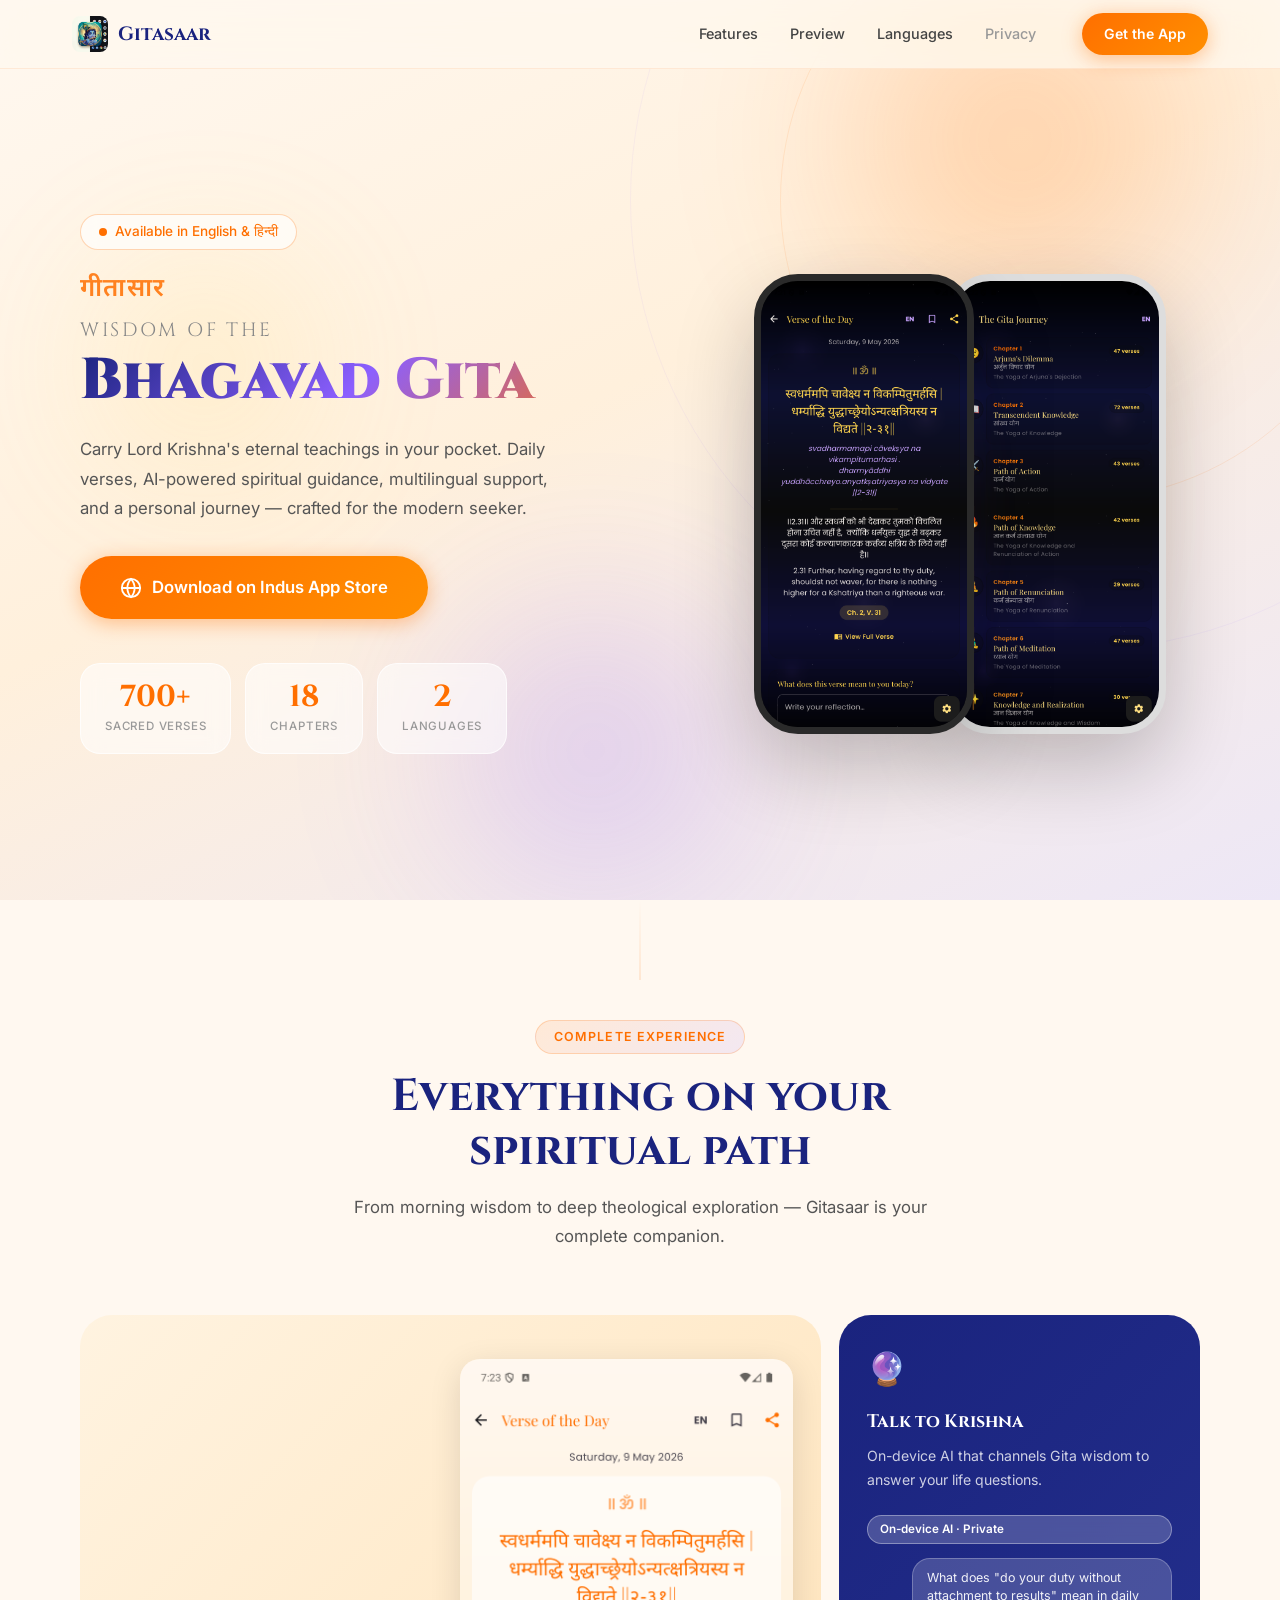
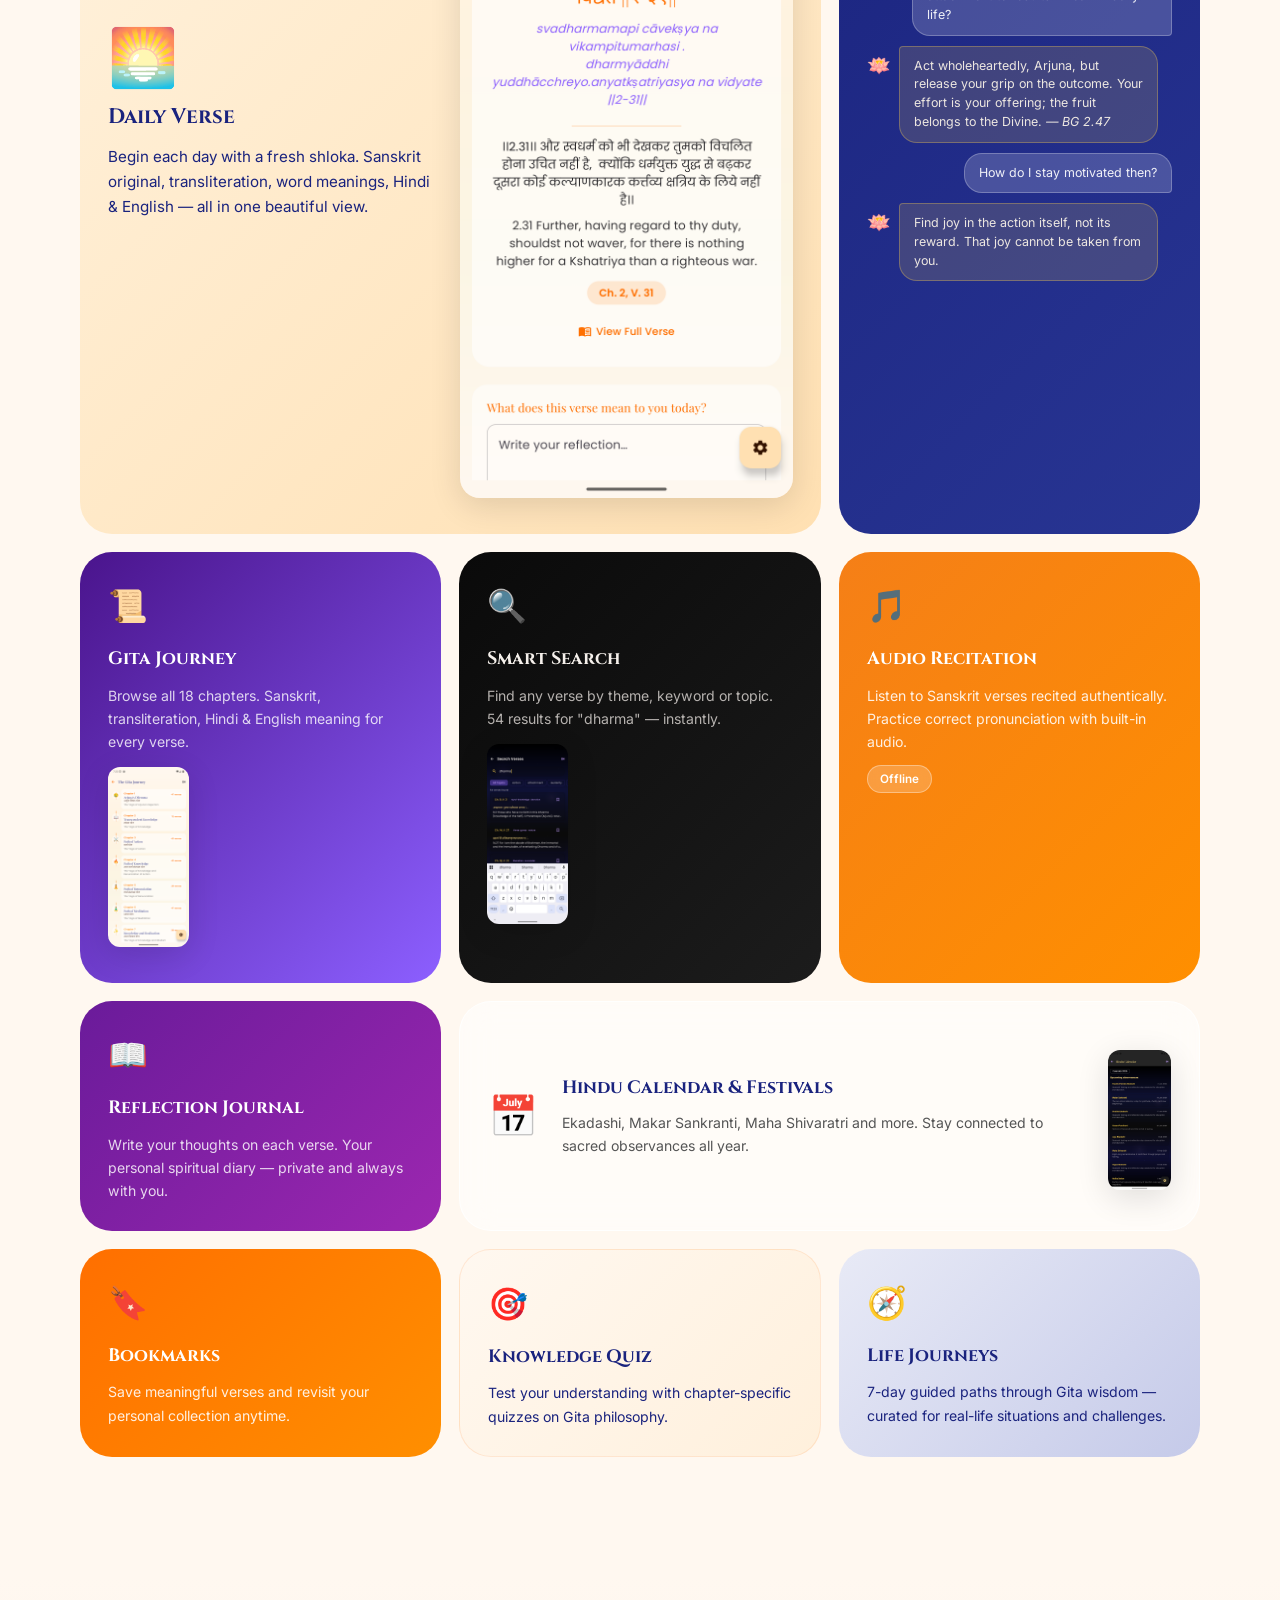
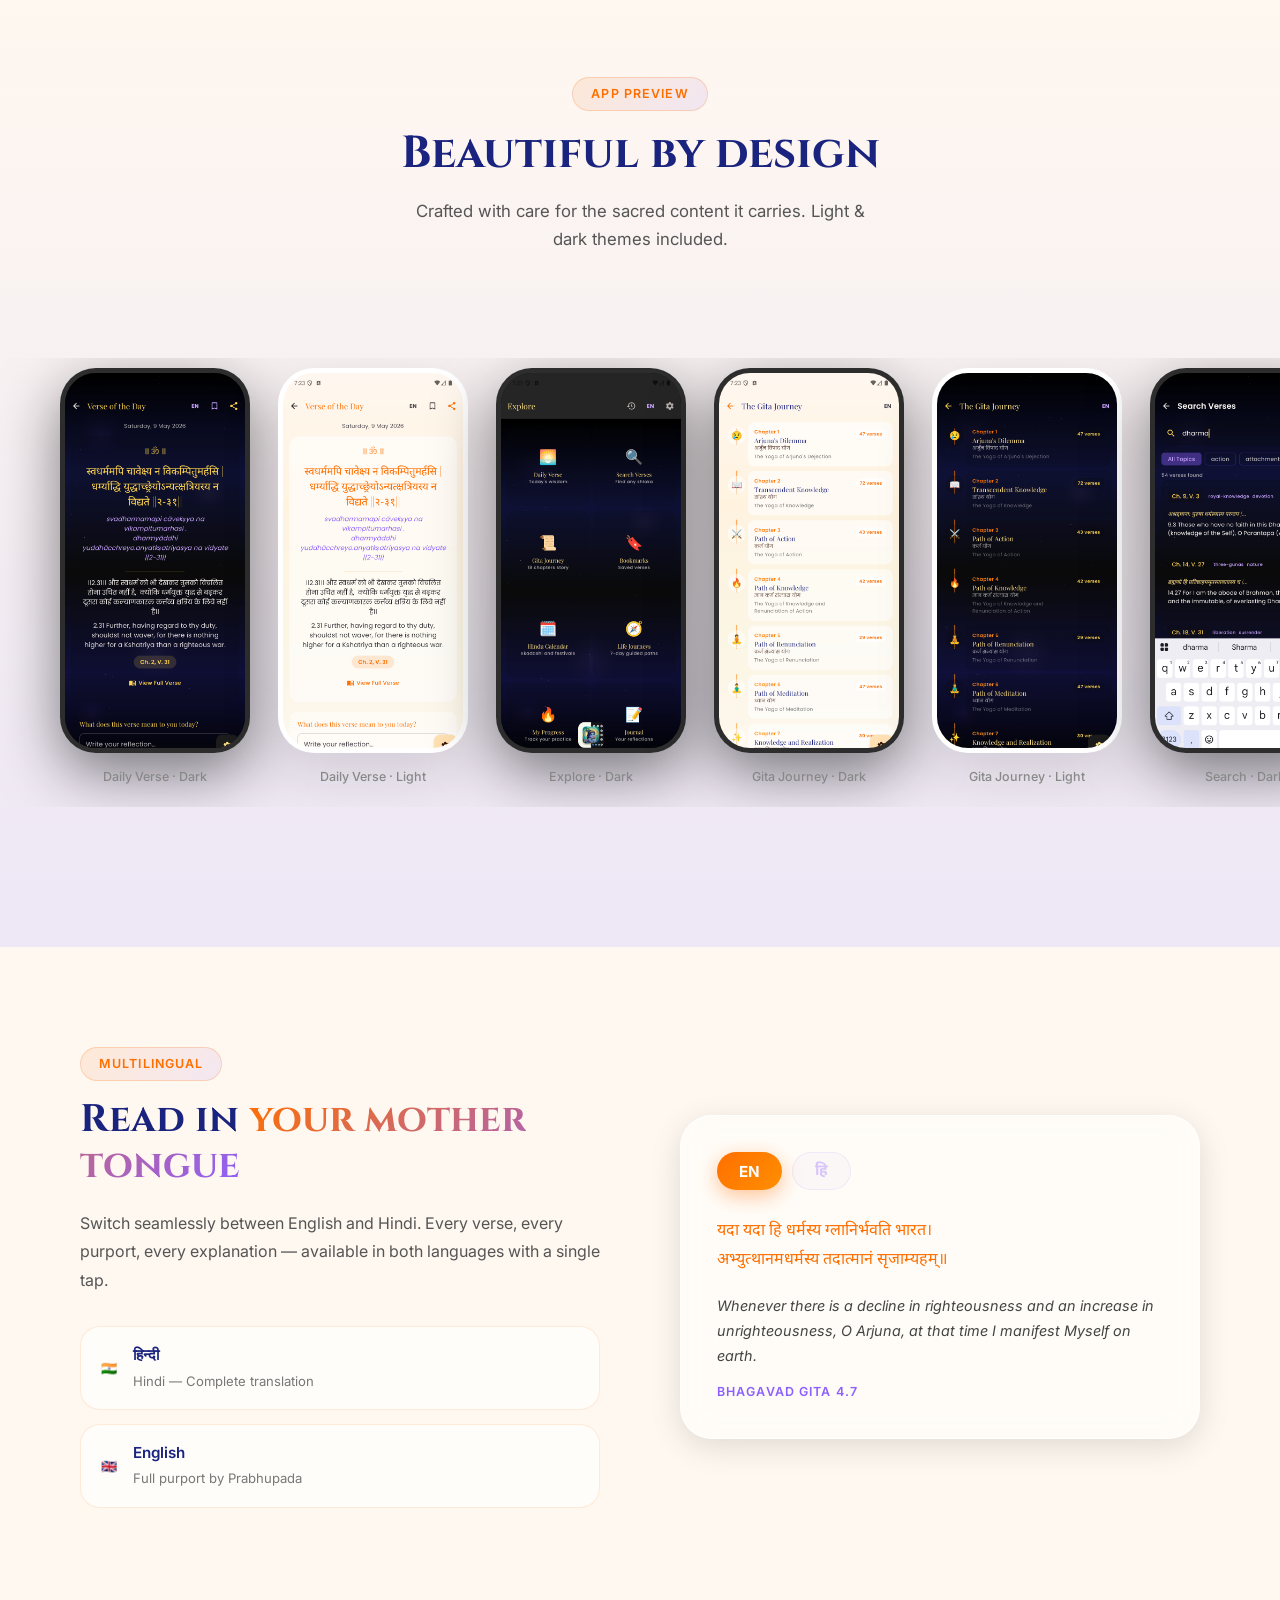
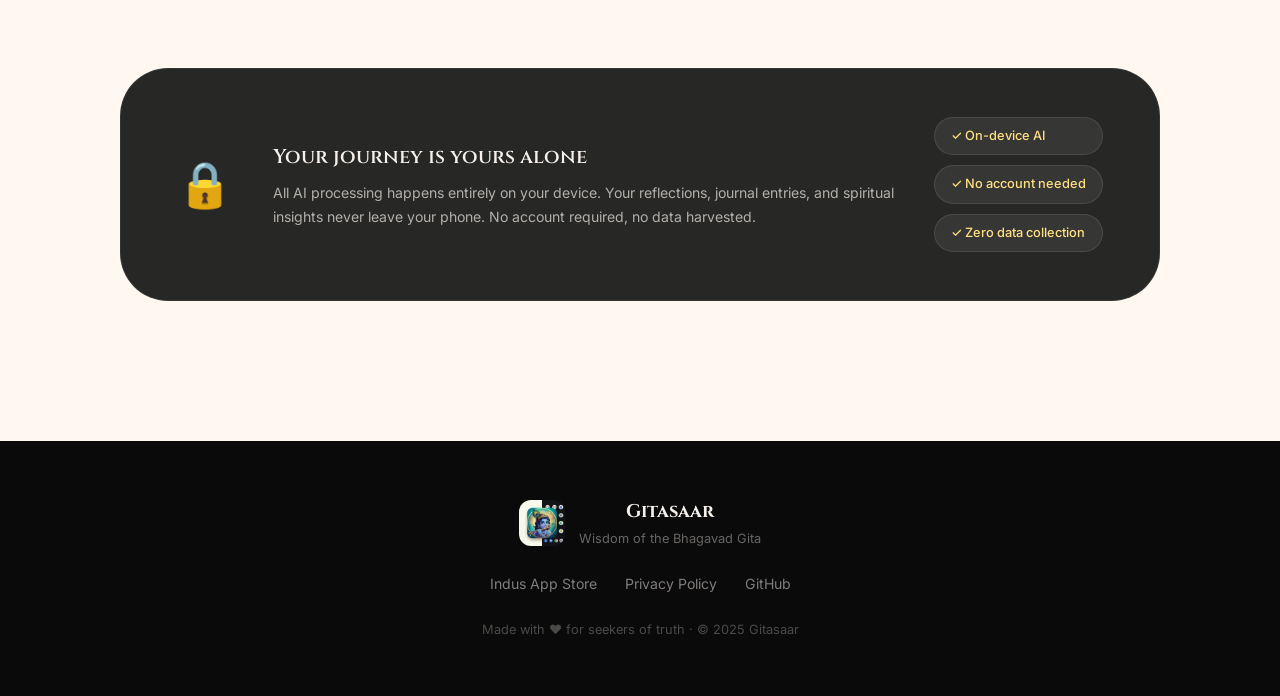
==== commit 37b3e60e: "fix: remove blank Explore Light screenshot from carousel Co-authored-by: Copilot <223556219+Copilot@" ====
--- a/index.html
+++ b/index.html
@@ -247,13 +247,6 @@
             <img src="assets/screenshots/explore-dark.png" alt="Explore Dark" loading="lazy" />
           </div>
           <span class="ss-label">Explore · Dark</span>
-        </div>
-
-        <div class="screenshot-item">
-          <div class="ss-phone-frame">
-            <img src="assets/screenshots/explore-light.png" alt="Explore Light" loading="lazy" />
-          </div>
-          <span class="ss-label">Explore · Light</span>
         </div>
 
         <div class="screenshot-item">
